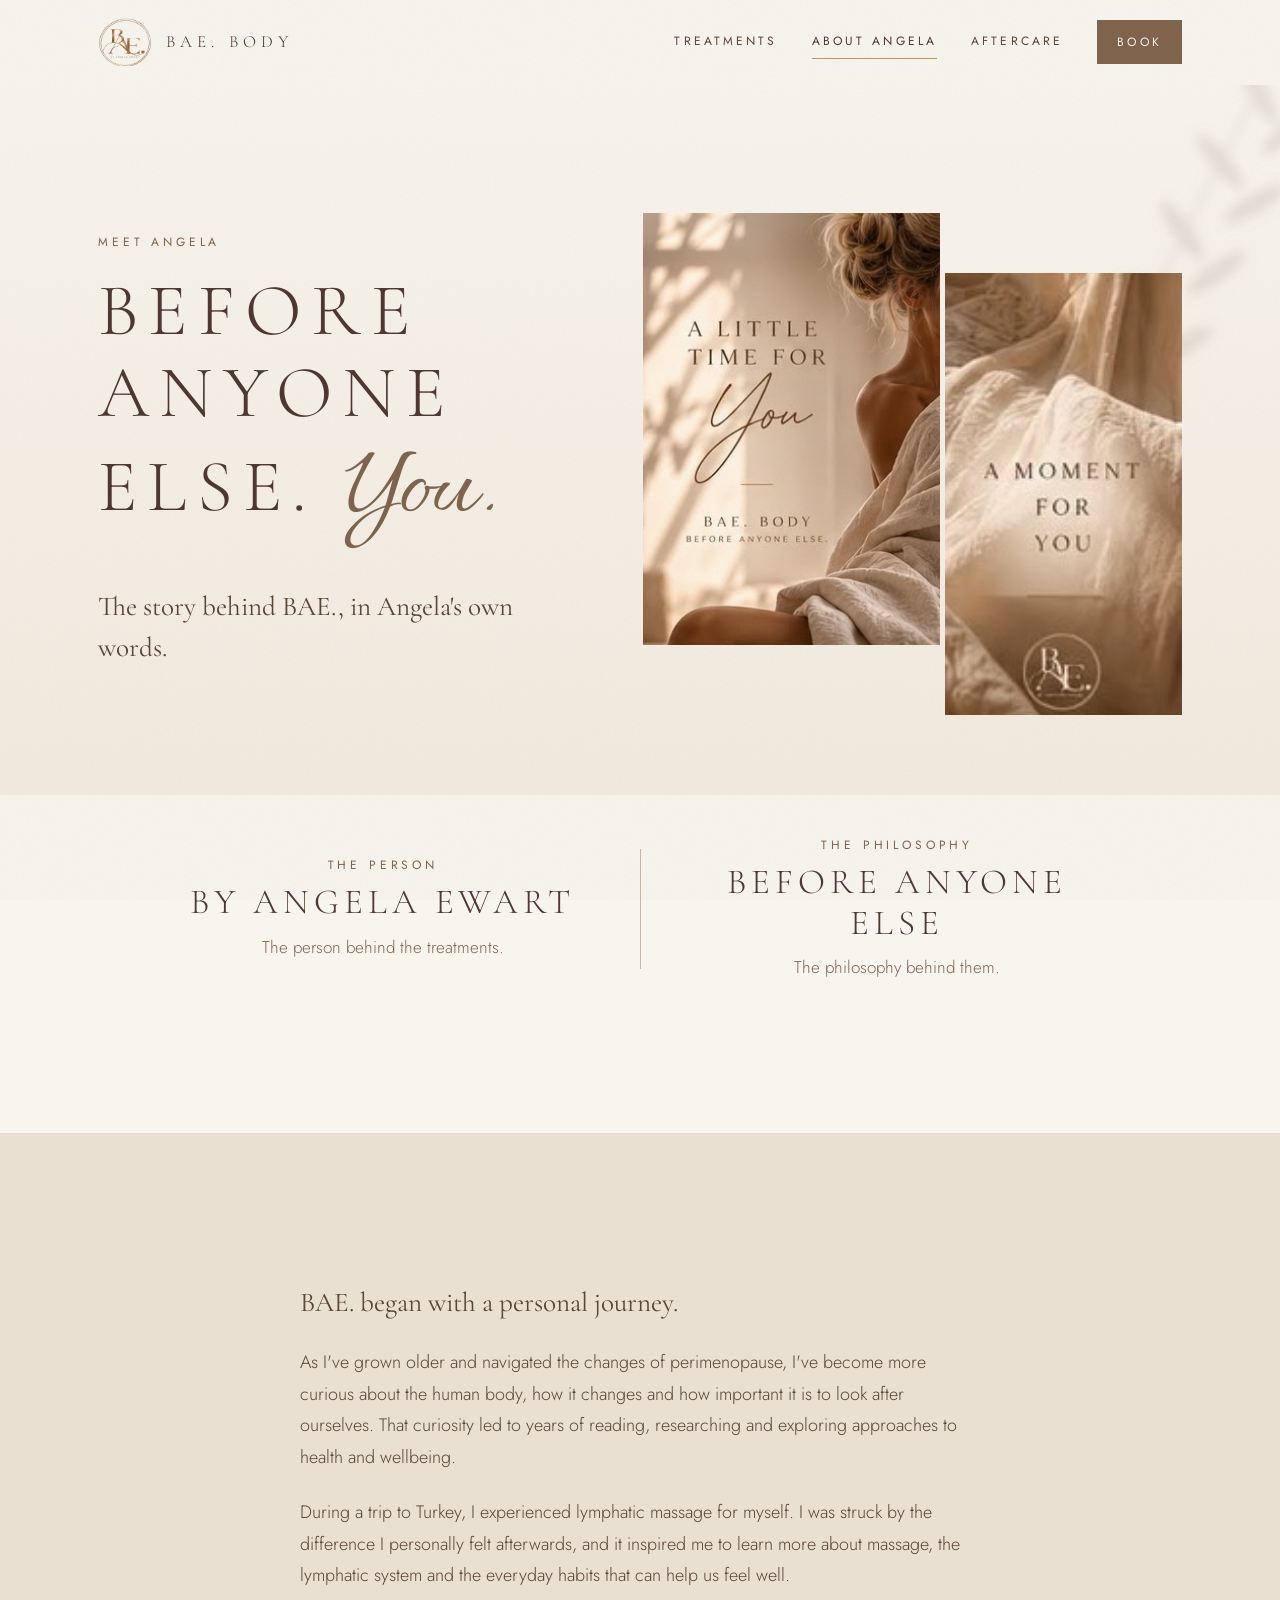
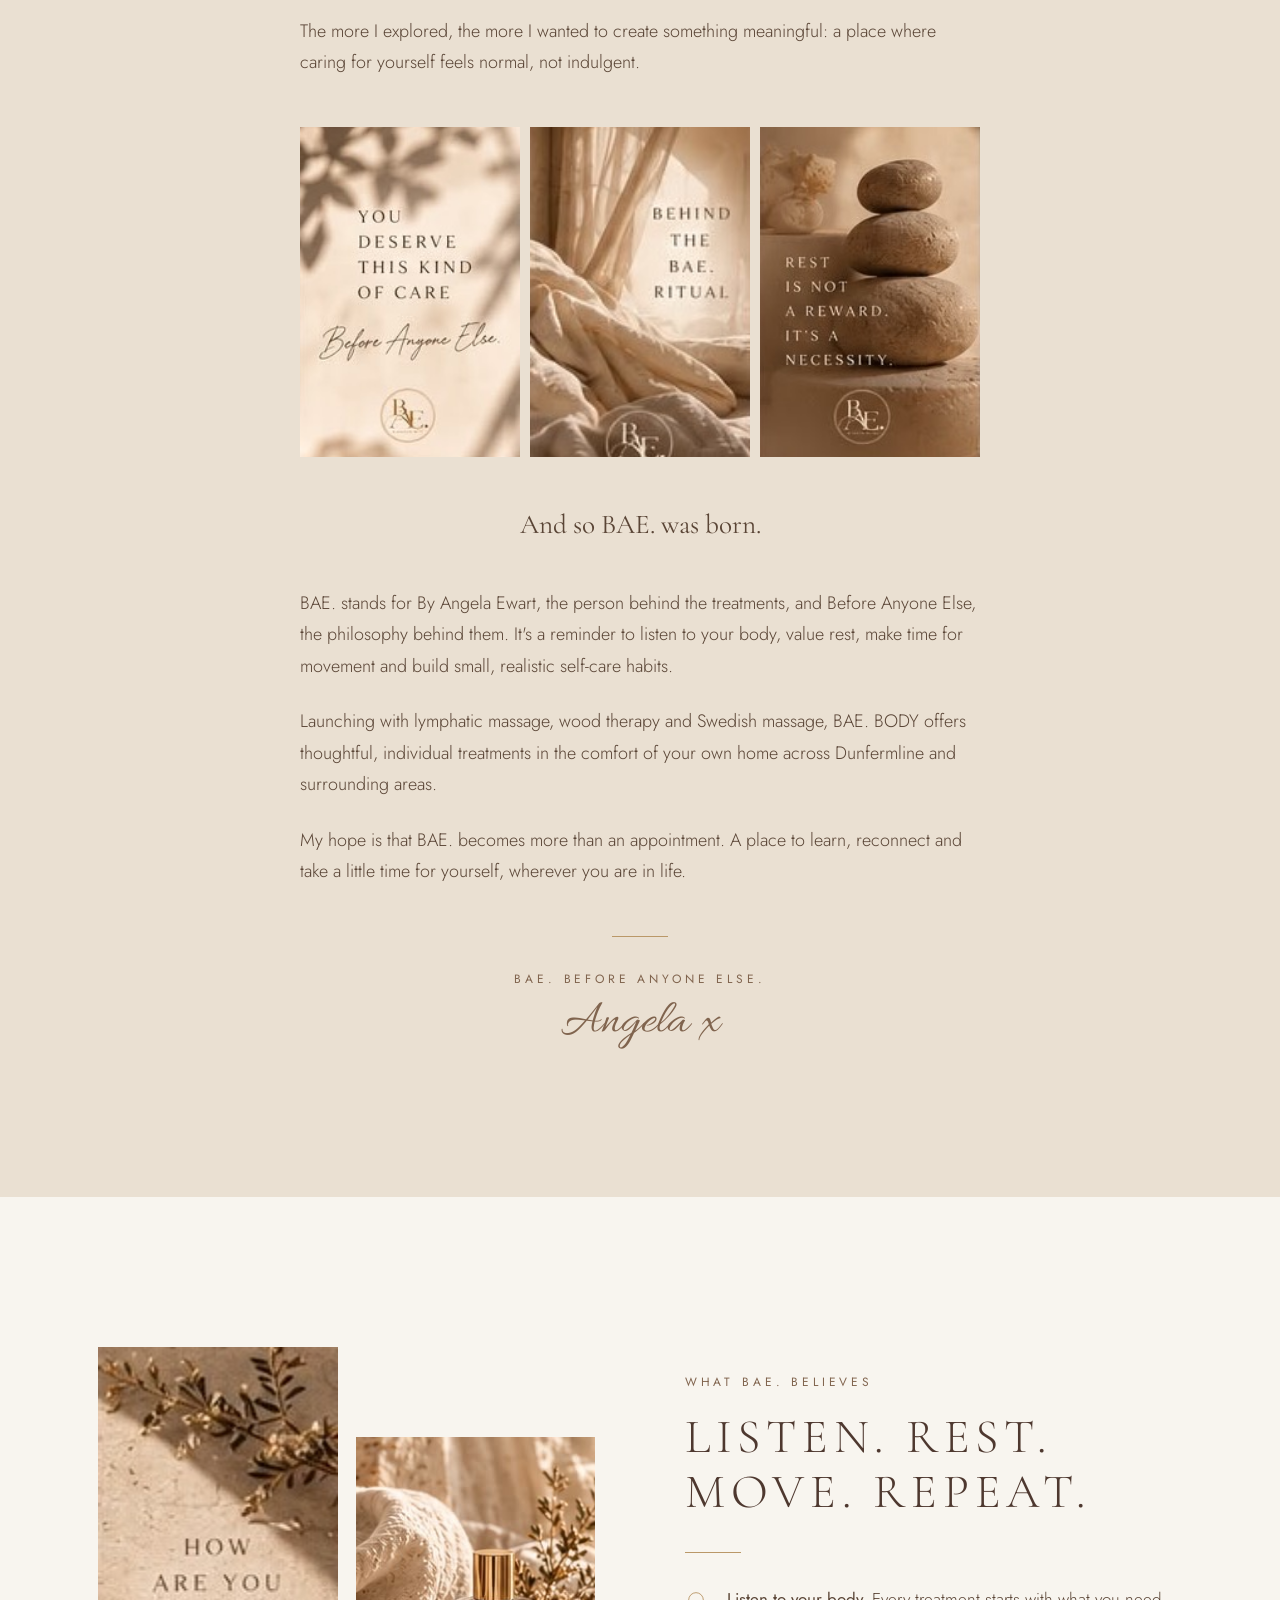
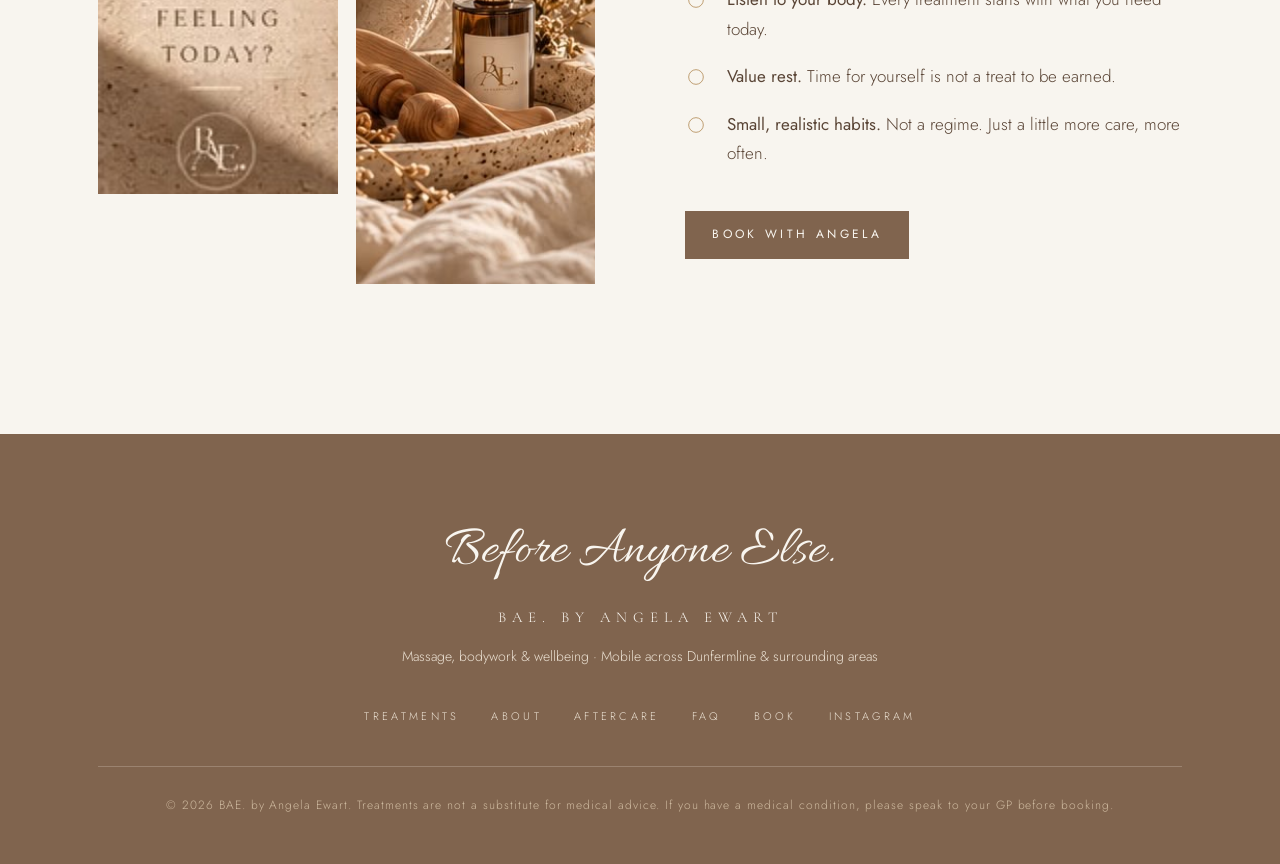
==== about.html @ 6d790719 "BAE. by Angela Ewart: first draft of the BAE. BODY site Four pages (home, treatments, about, book) b" ====
<!doctype html>
<html lang="en-GB">
<head>
  <meta charset="utf-8">
  <meta name="viewport" content="width=device-width, initial-scale=1">
  <!-- Draft: keep out of search results until launch. Remove this line to go live. -->
  <meta name="robots" content="noindex">
  <title>About Angela | BAE. by Angela Ewart</title>
  <meta name="description" content="BAE. stands for By Angela Ewart and Before Anyone Else. The story behind BAE. BODY, mobile massage across Dunfermline.">
  <meta name="theme-color" content="#F8F5EF">
  <link rel="icon" href="assets/img/logo.png">
  <link rel="preconnect" href="https://fonts.googleapis.com">
  <link rel="preconnect" href="https://fonts.gstatic.com" crossorigin>
  <link href="https://fonts.googleapis.com/css2?family=Allura&family=Cormorant+Garamond:wght@300;400;500&family=Jost:wght@300;400&display=swap" rel="stylesheet">
  <link rel="stylesheet" href="css/style.css">
</head>
<body>

<header class="site-header">
  <div class="wrap">
    <a class="brand" href="index.html" aria-label="BAE. by Angela Ewart, home">
      <img src="assets/img/logo.png" alt="">
      <span>BAE. Body</span>
    </a>
    <button class="nav-toggle" aria-label="Menu" aria-expanded="false" aria-controls="nav"><span></span><span></span></button>
    <nav class="nav" id="nav">
      <a href="treatments.html">Treatments</a>
      <a href="about.html" aria-current="page">About Angela</a>
      <a href="treatments.html#aftercare">Aftercare</a>
      <a class="btn" href="contact.html">Book</a>
    </nav>
  </div>
</header>

<main>

  <section class="page-head">
    <div class="leaves" aria-hidden="true"></div>
    <div class="wrap head-split">
      <div class="reveal">
        <span class="eyebrow">Meet Angela</span>
        <h1 class="display">Before anyone else. <span class="script" style="font-size:1.4em">You.</span></h1>
        <p class="lede">The story behind BAE., in Angela's own words.</p>
      </div>
      <div class="head-strip reveal" style="grid-template-columns:1.25fr 1fr">
        <figure class="tile" style="aspect-ratio:293/427"><img src="assets/img/hero-woman.jpg" alt="A woman wrapped in soft linen in warm sunlight. A little time for you."></figure>
        <figure class="tile" style="margin-top:60px"><img src="assets/img/story-moment.jpg" alt="Soft linen in morning light. A moment for you."></figure>
      </div>
    </div>
  </section>

  <section class="pad" style="padding-top:40px">
    <div class="meaning reveal">
      <div>
        <span class="eyebrow" style="margin-bottom:.4rem">The person</span>
        <h3>By Angela Ewart</h3>
        <p class="muted">The person behind the treatments.</p>
      </div>
      <div class="divider" aria-hidden="true"></div>
      <div>
        <span class="eyebrow" style="margin-bottom:.4rem">The philosophy</span>
        <h3>Before Anyone Else</h3>
        <p class="muted">The philosophy behind them.</p>
      </div>
    </div>
  </section>

  <section class="pad tone-linen">
    <div class="wrap">
      <div class="story reveal">
        <p class="lede">BAE. began with a personal journey.</p>
        <p>As I've grown older and navigated the changes of perimenopause, I've become more curious about the human body, how it changes and how important it is to look after ourselves. That curiosity led to years of reading, researching and exploring approaches to health and wellbeing.</p>
        <p>During a trip to Turkey, I experienced lymphatic massage for myself. I was struck by the difference I personally felt afterwards, and it inspired me to learn more about massage, the lymphatic system and the everyday habits that can help us feel well.</p>
        <p>The more I explored, the more I wanted to create something meaningful: a place where caring for yourself feels normal, not indulgent.</p>
        <div class="quotes" style="grid-template-columns:repeat(3,1fr);margin:3rem 0">
          <figure class="tile"><img src="assets/img/quote-care.jpg" alt="You deserve this kind of care. Before Anyone Else."></figure>
          <figure class="tile"><img src="assets/img/story-ritual.jpg" alt="Behind the BAE. ritual."></figure>
          <figure class="tile"><img src="assets/img/quote-rest.jpg" alt="Rest is not a reward. It's a necessity."></figure>
        </div>
        <p class="lede center" style="margin:2.6rem 0">And so BAE. was born.</p>
        <p>BAE. stands for By Angela Ewart, the person behind the treatments, and Before Anyone Else, the philosophy behind them. It's a reminder to listen to your body, value rest, make time for movement and build small, realistic self-care habits.</p>
        <p>Launching with lymphatic massage, wood therapy and Swedish massage, BAE. BODY offers thoughtful, individual treatments in the comfort of your own home across Dunfermline and surrounding areas.</p>
        <p>My hope is that BAE. becomes more than an appointment. A place to learn, reconnect and take a little time for yourself, wherever you are in life.</p>
        <div class="signoff">
          <hr class="rule center">
          <span class="eyebrow" style="margin:0">BAE. Before Anyone Else.</span>
          <span class="script">Angela x</span>
        </div>
      </div>
    </div>
  </section>

  <section class="pad">
    <div class="wrap split">
      <div class="pair reveal">
        <figure class="tile"><img src="assets/img/story-feeling.jpg" alt="An olive branch on natural stone. How are you feeling today?"></figure>
        <figure class="tile"><img src="assets/img/ritual-tray.jpg" alt="Wooden massage tools and a BAE. oil bottle on a speckled stone tray"></figure>
      </div>
      <div class="reveal">
        <span class="eyebrow">What BAE. believes</span>
        <h2 class="title">Listen. Rest. <br>Move. Repeat.</h2>
        <hr class="rule">
        <ul class="points">
          <li>
            <svg viewBox="0 0 24 24" fill="none" stroke="currentColor" stroke-width="1"><circle cx="12" cy="12" r="8"/></svg>
            <span><strong style="font-weight:400">Listen to your body.</strong> Every treatment starts with what you need today.</span>
          </li>
          <li>
            <svg viewBox="0 0 24 24" fill="none" stroke="currentColor" stroke-width="1"><circle cx="12" cy="12" r="8"/></svg>
            <span><strong style="font-weight:400">Value rest.</strong> Time for yourself is not a treat to be earned.</span>
          </li>
          <li>
            <svg viewBox="0 0 24 24" fill="none" stroke="currentColor" stroke-width="1"><circle cx="12" cy="12" r="8"/></svg>
            <span><strong style="font-weight:400">Small, realistic habits.</strong> Not a regime. Just a little more care, more often.</span>
          </li>
        </ul>
        <a class="btn" href="contact.html">Book with Angela</a>
      </div>
    </div>
  </section>

</main>

<footer class="site-footer">
  <div class="wrap">
    <span class="script">Before Anyone Else.</span>
    <p class="name">BAE. by Angela Ewart</p>
    <p>Massage, bodywork &amp; wellbeing · Mobile across Dunfermline &amp; surrounding areas</p>
    <nav class="footer-nav">
      <a href="treatments.html">Treatments</a>
      <a href="about.html">About</a>
      <a href="treatments.html#aftercare">Aftercare</a>
      <a href="treatments.html#faq">FAQ</a>
      <a href="contact.html">Book</a>
      <a href="#" aria-label="Instagram (handle to confirm)">Instagram</a>
    </nav>
    <p class="fine">© <span data-year>2026</span> BAE. by Angela Ewart. Treatments are not a substitute for medical advice. If you have a medical condition, please speak to your GP before booking.</p>
  </div>
</footer>

<script src="js/site.js"></script>
</body>
</html>
---- css/style.css ----
/* BAE. by Angela Ewart — site styles
   Palette and type follow the Brand Bible (Oct 2026), section 03. */

:root {
  --ivory: #F8F5EF;
  --linen: #EAE0D2;
  --oat: #CDB99F;
  --coffee: #80644E;
  --gold: #BA9868;
  /* Deeper coffee for headings and small text, so it reads at AA without harsh black. */
  --espresso: #4E382F;
  --ink: #5A4536;

  --display: "Cormorant Garamond", "Cormorant", Georgia, serif;
  --text: "Jost", "Helvetica Neue", Arial, sans-serif;
  --script: "Allura", "Snell Roundhand", cursive;

  --wrap: 1180px;
  --gutter: clamp(20px, 5vw, 48px);
  --ease: cubic-bezier(.22, .61, .36, 1);
}

*, *::before, *::after { box-sizing: border-box; }

html { scroll-behavior: smooth; }

body {
  margin: 0;
  background: var(--ivory);
  color: var(--ink);
  font-family: var(--text);
  font-weight: 300;
  font-size: 17px;
  line-height: 1.75;
  -webkit-font-smoothing: antialiased;
  overflow-x: hidden;
}

/* Paper grain over everything: the "textured ivory muslin" of the brand. */
body::before {
  content: "";
  position: fixed;
  inset: 0;
  pointer-events: none;
  z-index: 100;
  opacity: .32;
  mix-blend-mode: multiply;
  background-image: url("data:image/svg+xml,%3Csvg xmlns='http://www.w3.org/2000/svg' width='220' height='220'%3E%3Cfilter id='n'%3E%3CfeTurbulence type='fractalNoise' baseFrequency='.85' numOctaves='3' stitchTiles='stitch'/%3E%3CfeColorMatrix values='0 0 0 0 .45 0 0 0 0 .37 0 0 0 0 .29 0 0 0 .22 0'/%3E%3C/filter%3E%3Crect width='100%25' height='100%25' filter='url(%23n)'/%3E%3C/svg%3E");
}

img { max-width: 100%; display: block; }

a { color: inherit; }

::selection { background: var(--oat); color: var(--espresso); }

.wrap {
  width: 100%;
  max-width: var(--wrap);
  margin: 0 auto;
  padding: 0 var(--gutter);
}

/* ---------- Type ---------- */

h1, h2, h3 {
  font-family: var(--display);
  font-weight: 300;
  color: var(--espresso);
  line-height: 1.15;
  margin: 0 0 .5em;
}

.eyebrow {
  display: block;
  font-family: var(--text);
  font-size: 12px;
  font-weight: 400;
  letter-spacing: .32em;
  text-transform: uppercase;
  color: var(--coffee);
  margin-bottom: 1.4em;
}

.caps {
  text-transform: uppercase;
  letter-spacing: .2em;
}

.display {
  font-size: clamp(2.3rem, 6vw, 4.6rem);
  text-transform: uppercase;
  letter-spacing: .14em;
  line-height: 1.12;
}

.title {
  font-size: clamp(1.9rem, 4vw, 3rem);
  text-transform: uppercase;
  letter-spacing: .12em;
}

.script {
  font-family: var(--script);
  font-weight: 400;
  text-transform: none;
  letter-spacing: 0;
  color: var(--coffee);
}

.lede {
  font-family: var(--display);
  font-size: clamp(1.3rem, 2.4vw, 1.7rem);
  font-weight: 400;
  line-height: 1.5;
  color: var(--ink);
}

.rule {
  width: 56px;
  height: 1px;
  background: var(--gold);
  border: 0;
  margin: 2rem 0;
}
.center .rule, .rule.center { margin-left: auto; margin-right: auto; }

.center { text-align: center; }

.muted { color: var(--coffee); }

.small { font-size: 14px; line-height: 1.65; }

/* A value Angela still has to confirm (price, duration, contact). */
.tbc {
  display: inline-block;
  padding: 0 .55em;
  border: 1px dashed var(--gold);
  border-radius: 3px;
  color: var(--coffee);
  font-size: .9em;
  white-space: nowrap;
}

/* ---------- Buttons ---------- */

.btn {
  display: inline-flex;
  align-items: center;
  justify-content: center;
  gap: .6em;
  padding: 1.05em 2.2em;
  border: 1px solid var(--coffee);
  background: var(--coffee);
  color: var(--ivory);
  font-family: var(--text);
  font-size: 12px;
  font-weight: 400;
  letter-spacing: .28em;
  text-transform: uppercase;
  text-decoration: none;
  cursor: pointer;
  transition: background .4s var(--ease), color .4s var(--ease), border-color .4s var(--ease);
}
.btn:hover { background: var(--espresso); border-color: var(--espresso); }
.btn.ghost { background: transparent; color: var(--espresso); }
.btn.ghost:hover { background: var(--espresso); color: var(--ivory); }

.link {
  font-size: 12px;
  font-weight: 400;
  letter-spacing: .28em;
  text-transform: uppercase;
  text-decoration: none;
  color: var(--espresso);
  border-bottom: 1px solid var(--gold);
  padding-bottom: .35em;
  transition: color .3s, border-color .3s;
}
.link:hover { color: var(--gold); }

:focus-visible { outline: 1px solid var(--gold); outline-offset: 4px; }

/* ---------- Header ---------- */

.site-header {
  position: sticky;
  top: 0;
  z-index: 50;
  background: rgba(248, 245, 239, .86);
  -webkit-backdrop-filter: blur(10px);
  backdrop-filter: blur(10px);
  border-bottom: 1px solid transparent;
  transition: border-color .4s var(--ease);
}
.site-header.scrolled { border-bottom-color: rgba(186, 152, 104, .35); }

.site-header .wrap {
  display: flex;
  align-items: center;
  justify-content: space-between;
  height: 84px;
}

.brand {
  display: flex;
  align-items: center;
  gap: 14px;
  text-decoration: none;
}
.brand img {
  width: 54px;
  height: auto;
}
.brand span {
  font-family: var(--display);
  font-size: 17px;
  letter-spacing: .3em;
  text-transform: uppercase;
  color: var(--espresso);
}

.nav { display: flex; align-items: center; gap: 34px; }
.nav a {
  font-size: 12px;
  font-weight: 400;
  letter-spacing: .26em;
  text-transform: uppercase;
  text-decoration: none;
  color: var(--ink);
  padding: 6px 0;
  border-bottom: 1px solid transparent;
  transition: border-color .3s, color .3s;
}
.nav a:hover, .nav a[aria-current="page"] { border-bottom-color: var(--gold); color: var(--espresso); }
.nav .btn { padding: .9em 1.6em; color: var(--ivory); border-bottom: 1px solid var(--coffee); }
.nav .btn:hover { color: var(--ivory); }

.nav-toggle {
  display: none;
  width: 44px;
  height: 44px;
  border: 0;
  background: none;
  padding: 0;
  cursor: pointer;
  color: var(--espresso);
}
.nav-toggle span {
  display: block;
  width: 26px;
  height: 1px;
  background: currentColor;
  margin: 7px auto;
  transition: transform .4s var(--ease), opacity .3s;
}
.nav-open .nav-toggle span:first-child { transform: translateY(4px) rotate(45deg); }
.nav-open .nav-toggle span:last-child { transform: translateY(-4px) rotate(-45deg); }

@media (max-width: 860px) {
  .site-header .wrap { height: 72px; }
  .brand img { width: 46px; }
  .brand span { font-size: 15px; }
  .nav-toggle { display: block; }
  .nav {
    position: fixed;
    inset: 72px 0 auto 0;
    flex-direction: column;
    gap: 6px;
    padding: 28px var(--gutter) 40px;
    background: var(--ivory);
    border-bottom: 1px solid rgba(186, 152, 104, .35);
    transform: translateY(-12px);
    opacity: 0;
    visibility: hidden;
    transition: opacity .35s var(--ease), transform .35s var(--ease), visibility .35s;
  }
  .nav-open .nav { opacity: 1; transform: none; visibility: visible; }
  .nav a { font-size: 13px; padding: 12px 0; }
  .nav .btn { margin-top: 14px; width: 100%; }
}

/* ---------- Sections ---------- */

section { position: relative; }

.pad { padding: clamp(80px, 12vw, 150px) 0; }

.tone-linen { background: var(--linen); }
.tone-coffee { background: var(--coffee); color: var(--ivory); }
.tone-coffee h2, .tone-coffee h3 { color: var(--ivory); }
.tone-coffee .eyebrow, .tone-coffee .script { color: var(--linen); }
.tone-coffee .rule { background: var(--oat); }

.leaves {
  position: absolute;
  pointer-events: none;
  background: url("../assets/img/leaf-shadow.svg") no-repeat center / contain;
  opacity: .11;
  mix-blend-mode: multiply;
  transform-origin: top right;
  animation: sway 14s ease-in-out infinite alternate;
}
@keyframes sway {
  from { transform: rotate(-1.5deg) translateX(0); }
  to { transform: rotate(1.5deg) translateX(-8px); }
}

/* ---------- Hero ---------- */

.hero {
  min-height: calc(100svh - 84px);
  display: flex;
  align-items: center;
  padding: 60px 0 90px;
  overflow: hidden;
  background:
    radial-gradient(ellipse 70% 60% at 80% 20%, rgba(255, 252, 245, .9), transparent 70%),
    linear-gradient(160deg, var(--ivory) 0%, #F1EADF 60%, var(--linen) 100%);
}
.hero .leaves { top: -40px; right: -60px; width: min(620px, 70vw); height: 860px; }

.hero-grid {
  display: grid;
  grid-template-columns: 1.1fr .9fr;
  align-items: center;
  gap: clamp(40px, 6vw, 90px);
}

.hero h1 .script {
  display: block;
  font-size: 1.9em;
  line-height: .8;
  margin: .1em 0 .15em -.04em;
}

.hero .lede { max-width: 30ch; margin: 0 0 2.4rem; }

.hero-actions { display: flex; flex-wrap: wrap; gap: 18px 28px; align-items: center; }

.hero-mark {
  position: relative;
  justify-self: center;
  width: min(420px, 100%);
  aspect-ratio: 1;
  display: grid;
  place-items: center;
}
.hero-mark img {
  width: 62%;
}
.hero-mark .ring {
  position: absolute;
  inset: 0;
  width: 100%;
  height: 100%;
  color: var(--gold);
  animation: turn 90s linear infinite;
}
@keyframes turn { to { transform: rotate(360deg); } }

@media (max-width: 860px) {
  .hero { min-height: auto; padding: 40px 0 100px; }
  .hero-grid { grid-template-columns: 1fr; }
  .hero-mark { order: -1; width: min(300px, 78%); margin-bottom: 8px; }
  .display { letter-spacing: .1em; }
  .hero .lede { max-width: none; }
}

/* ---------- Split (image + text) ---------- */

.split {
  display: grid;
  grid-template-columns: 1fr 1fr;
  align-items: center;
  gap: clamp(40px, 7vw, 110px);
}
.split.flip > :first-child { order: 2; }

.frame {
  position: relative;
  aspect-ratio: 4 / 5;
  overflow: hidden;
  background: var(--oat);
}
.frame img {
  width: 100%;
  height: 100%;
  object-fit: cover;
  filter: saturate(.92) contrast(.97);
}
/* Hairline inset border, like the aftercare cards. */
.frame::after {
  content: "";
  position: absolute;
  inset: 14px;
  border: 1px solid rgba(248, 245, 239, .55);
  pointer-events: none;
}

@media (max-width: 860px) {
  .split { grid-template-columns: 1fr; }
  .split.flip > :first-child { order: 0; }
  .frame { max-width: 460px; }
}

/* ---------- Treatments ---------- */

.cards {
  display: grid;
  grid-template-columns: repeat(3, 1fr);
  gap: 28px;
  margin-top: 60px;
}

.card {
  position: relative;
  display: flex;
  flex-direction: column;
  padding: 48px 36px 40px;
  background: var(--ivory);
  border: 1px solid rgba(186, 152, 104, .4);
  text-decoration: none;
  transition: transform .6s var(--ease), box-shadow .6s var(--ease);
}
.card:hover {
  transform: translateY(-4px);
  box-shadow: 0 24px 50px -30px rgba(78, 56, 47, .45);
}
.card .num {
  font-family: var(--display);
  font-size: 15px;
  letter-spacing: .3em;
  color: var(--gold);
}
.card h3 {
  font-size: 1.85rem;
  text-transform: uppercase;
  letter-spacing: .12em;
  margin: 1.1rem 0 .3rem;
}
.card .words {
  font-size: 11px;
  letter-spacing: .3em;
  text-transform: uppercase;
  color: var(--coffee);
  margin-bottom: 1.4rem;
}
.card p { margin: 0 0 2rem; }
.card .link { margin-top: auto; align-self: flex-start; }

@media (max-width: 960px) {
  .cards { grid-template-columns: 1fr; max-width: 560px; margin-left: auto; margin-right: auto; }
}

/* ---------- Mobile service ---------- */

.points {
  list-style: none;
  padding: 0;
  margin: 2rem 0 2.6rem;
  display: grid;
  gap: 1.1rem;
}
.points li {
  display: grid;
  grid-template-columns: 26px 1fr;
  gap: 16px;
  align-items: start;
}
.points svg { width: 22px; height: 22px; margin-top: 4px; color: var(--gold); }

/* ---------- Quote band ---------- */

.quote {
  text-align: center;
  overflow: hidden;
}
.quote blockquote {
  margin: 0 auto;
  max-width: 18ch;
  font-family: var(--display);
  font-weight: 300;
  font-size: clamp(2rem, 5vw, 3.6rem);
  line-height: 1.25;
  text-transform: uppercase;
  letter-spacing: .14em;
  color: var(--espresso);
}
.quote .script { display: block; font-size: clamp(2rem, 4vw, 3rem); margin-top: 1.6rem; }
.quote .leaves { top: -120px; left: -80px; width: 480px; height: 700px; transform-origin: top left; }

/* ---------- Treatment detail page ---------- */

.page-head {
  padding: clamp(70px, 10vw, 130px) 0 clamp(50px, 7vw, 80px);
  overflow: hidden;
  background: linear-gradient(180deg, var(--ivory), #F2EBE0);
}
.page-head .leaves { top: -60px; right: -40px; width: 460px; height: 640px; }
.page-head .lede { max-width: 38ch; }
.page-head.center .lede { margin-left: auto; margin-right: auto; }

.jump {
  display: flex;
  flex-wrap: wrap;
  gap: 14px 34px;
  margin-top: 2.4rem;
}

.treatment {
  display: grid;
  grid-template-columns: 300px 1fr;
  gap: clamp(30px, 6vw, 90px);
  padding: clamp(60px, 8vw, 100px) 0;
  border-top: 1px solid rgba(186, 152, 104, .35);
  scroll-margin-top: 100px;
}
.treatment:first-of-type { border-top: 0; }
.treatment h2 { font-size: clamp(2rem, 4vw, 2.8rem); text-transform: uppercase; letter-spacing: .12em; }

.facts {
  list-style: none;
  padding: 0;
  margin: 1.6rem 0 0;
  font-size: 14px;
}
.facts li {
  display: flex;
  justify-content: space-between;
  gap: 12px;
  padding: .85rem 0;
  border-bottom: 1px solid rgba(186, 152, 104, .3);
}
.facts li span:first-child { letter-spacing: .22em; text-transform: uppercase; font-size: 11px; color: var(--coffee); padding-top: 3px; }

.treatment h3 {
  font-family: var(--text);
  font-size: 12px;
  font-weight: 400;
  letter-spacing: .3em;
  text-transform: uppercase;
  color: var(--coffee);
  margin: 2.2rem 0 .8rem;
}
.treatment p { margin: 0 0 1rem; max-width: 62ch; }

.note {
  margin-top: 2rem;
  padding: 1.3rem 1.5rem;
  background: rgba(234, 224, 210, .6);
  border-left: 1px solid var(--gold);
  font-size: 15px;
  max-width: 62ch;
}

@media (max-width: 860px) {
  .treatment { grid-template-columns: 1fr; gap: 10px; }
}

/* Aftercare cards — modelled on the moodboard's aftercare sheets. */
.aftercare {
  display: grid;
  grid-template-columns: repeat(3, 1fr);
  gap: 24px;
  margin-top: 56px;
}
.aftercare article {
  padding: 44px 32px 36px;
  background: var(--ivory);
  border: 1px solid rgba(186, 152, 104, .4);
  outline: 1px solid rgba(186, 152, 104, .25);
  outline-offset: -10px;
}
.aftercare h3 {
  font-size: 1.35rem;
  text-transform: uppercase;
  letter-spacing: .16em;
  text-align: center;
  line-height: 1.5;
  margin-bottom: 1.6rem;
}
.aftercare ul { list-style: none; margin: 0; padding: 0; font-size: 15px; }
.aftercare li {
  position: relative;
  padding: .7rem 0 .7rem 1.6rem;
  border-bottom: 1px solid rgba(186, 152, 104, .22);
}
.aftercare li::before {
  content: "";
  position: absolute;
  left: 2px;
  top: 1.32rem;
  width: 6px;
  height: 6px;
  border: 1px solid var(--gold);
  border-radius: 50%;
}
.aftercare .foot {
  margin-top: 1.6rem;
  text-align: center;
  font-size: 11px;
  letter-spacing: .32em;
  text-transform: uppercase;
  color: var(--coffee);
}
@media (max-width: 960px) {
  .aftercare { grid-template-columns: 1fr; max-width: 520px; margin-left: auto; margin-right: auto; }
}

/* ---------- FAQ ---------- */

.faq { max-width: 780px; margin: 50px auto 0; }
.faq details {
  border-top: 1px solid rgba(186, 152, 104, .4);
}
.faq details:last-child { border-bottom: 1px solid rgba(186, 152, 104, .4); }
.faq summary {
  list-style: none;
  display: flex;
  justify-content: space-between;
  align-items: center;
  gap: 20px;
  padding: 1.5rem 0;
  font-family: var(--display);
  font-size: 1.35rem;
  color: var(--espresso);
  cursor: pointer;
}
.faq summary::-webkit-details-marker { display: none; }
.faq summary::after {
  content: "";
  flex: none;
  width: 11px;
  height: 11px;
  border-right: 1px solid var(--gold);
  border-bottom: 1px solid var(--gold);
  transform: rotate(45deg) translateY(-3px);
  transition: transform .4s var(--ease);
}
.faq details[open] summary::after { transform: rotate(-135deg) translateY(-3px); }
.faq details p { margin: 0 0 1.6rem; max-width: 64ch; }

/* ---------- About ---------- */

.story {
  max-width: 680px;
  margin: 0 auto;
  font-size: 18px;
}
.story p { margin: 0 0 1.5rem; }
.story .signoff {
  margin-top: 3rem;
  text-align: center;
}
.story .signoff .script { font-size: 3rem; line-height: 1; display: block; margin-top: .6rem; }

.meaning {
  display: grid;
  grid-template-columns: 1fr auto 1fr;
  align-items: center;
  gap: clamp(20px, 5vw, 70px);
  max-width: 900px;
  margin: 0 auto;
  text-align: center;
}
.meaning .divider { width: 1px; height: 120px; background: var(--oat); }
.meaning h3 { font-size: clamp(1.6rem, 3vw, 2.2rem); text-transform: uppercase; letter-spacing: .14em; margin: .4rem 0 .6rem; }
.meaning p { margin: 0; }
@media (max-width: 700px) {
  .meaning { grid-template-columns: 1fr; }
  .meaning .divider { width: 56px; height: 1px; margin: 0 auto; }
}

/* ---------- Contact ---------- */

.contact-grid {
  display: grid;
  grid-template-columns: .9fr 1.1fr;
  gap: clamp(40px, 7vw, 100px);
  align-items: start;
}
@media (max-width: 860px) { .contact-grid { grid-template-columns: 1fr; } }

.ways { list-style: none; padding: 0; margin: 2rem 0; }
.ways li { padding: 1.2rem 0; border-bottom: 1px solid rgba(186, 152, 104, .35); }
.ways li:first-child { border-top: 1px solid rgba(186, 152, 104, .35); }
.ways .label { display: block; font-size: 11px; letter-spacing: .3em; text-transform: uppercase; color: var(--coffee); }
.ways a, .ways .value { font-family: var(--display); font-size: 1.45rem; color: var(--espresso); text-decoration: none; }
.ways a:hover { color: var(--gold); }

form.enquiry {
  padding: clamp(32px, 5vw, 56px);
  background: var(--ivory);
  border: 1px solid rgba(186, 152, 104, .4);
}
.field { margin-bottom: 1.5rem; }
.field label {
  display: block;
  font-size: 11px;
  font-weight: 400;
  letter-spacing: .28em;
  text-transform: uppercase;
  color: var(--coffee);
  margin-bottom: .5rem;
}
.field input, .field select, .field textarea {
  width: 100%;
  padding: .85rem 0;
  border: 0;
  border-bottom: 1px solid var(--oat);
  border-radius: 0;
  background: transparent;
  font-family: var(--text);
  font-weight: 300;
  font-size: 17px;
  color: var(--espresso);
  -webkit-appearance: none;
  appearance: none;
  transition: border-color .3s;
}
.field select {
  background: url("data:image/svg+xml,%3Csvg xmlns='http://www.w3.org/2000/svg' width='12' height='8'%3E%3Cpath d='M1 1l5 5 5-5' fill='none' stroke='%23BA9868'/%3E%3C/svg%3E") no-repeat right 4px center;
  padding-right: 24px;
}
.field textarea { min-height: 120px; resize: vertical; }
.field input:focus, .field select:focus, .field textarea:focus { outline: 0; border-bottom-color: var(--gold); }
.two { display: grid; grid-template-columns: 1fr 1fr; gap: 0 28px; }
@media (max-width: 560px) { .two { grid-template-columns: 1fr; } }
.privacy { font-size: 13px; line-height: 1.6; color: var(--coffee); margin: 0 0 1.8rem; }
.form-done { display: none; text-align: center; padding: 2rem 0; }
.form-done .script { font-size: 3rem; display: block; }
form.sent .fields { display: none; }
form.sent .form-done { display: block; }

/* ---------- Footer ---------- */

.site-footer {
  background: var(--coffee);
  color: var(--linen);
  padding: 90px 0 36px;
  text-align: center;
  font-size: 14px;
}
.site-footer .script { color: var(--ivory); font-size: clamp(2.4rem, 5vw, 3.4rem); line-height: 1; display: block; }
.site-footer .name {
  font-family: var(--display);
  font-size: 15px;
  letter-spacing: .4em;
  text-transform: uppercase;
  color: var(--ivory);
  margin: 1.6rem 0 .4rem;
}
.footer-nav { display: flex; flex-wrap: wrap; justify-content: center; gap: 10px 32px; margin: 2.4rem 0; }
.footer-nav a { font-size: 11px; letter-spacing: .3em; text-transform: uppercase; text-decoration: none; color: var(--linen); }
.footer-nav a:hover { color: var(--ivory); }
.site-footer .fine {
  border-top: 1px solid rgba(234, 224, 210, .25);
  padding-top: 28px;
  margin-top: 40px;
  font-size: 12px;
  letter-spacing: .08em;
  color: var(--oat);
}
.site-footer .tbc { border-color: var(--oat); color: var(--linen); }

/* ---------- Reveal on scroll ---------- */

.js .reveal {
  opacity: 0;
  transform: translateY(18px);
  transition: opacity 1.1s var(--ease), transform 1.1s var(--ease);
}
.js .reveal.in { opacity: 1; transform: none; }

@media (prefers-reduced-motion: reduce) {
  html { scroll-behavior: auto; }
  .leaves, .hero-mark .ring { animation: none; }
  .js .reveal { opacity: 1; transform: none; transition: none; }
}

/* =========================================================
   Photography-led layout (moodboard tiles)
   ========================================================= */

/* ---------- Photo hero: the moodboard's top row ---------- */

.photo-hero {
  display: grid;
  grid-template-columns: 1.05fr 2.3fr;
  gap: 5px;
  background: var(--ivory);
}
.hero-panel {
  display: flex;
  flex-direction: column;
  align-items: center;
  justify-content: center;
  text-align: center;
  padding: 40px clamp(20px, 3vw, 48px);
}
.hero-panel .mark { width: min(250px, 72%); }
.hero-panel .name {
  font-family: var(--display);
  font-size: clamp(1.5rem, 2.2vw, 2.1rem);
  letter-spacing: .34em;
  text-transform: uppercase;
  color: var(--coffee);
  margin: 1.4rem 0 .2rem;
  padding-top: 1.1rem;
  border-top: 1px solid var(--gold);
  width: 86%;
}
.hero-panel .tag { font-size: 11px; letter-spacing: .4em; text-transform: uppercase; color: var(--coffee); margin: 0 0 1.4rem; }
.hero-panel .words { font-size: 10px; letter-spacing: .34em; text-transform: uppercase; color: var(--coffee); margin: 0 0 1.8rem; }
.hero-panel .words span { color: var(--gold); padding: 0 .6em; }
.hero-panel .hero-actions { justify-content: center; }

.hero-photos {
  display: grid;
  grid-template-columns: .685fr .912fr .698fr;
  gap: 5px;
}
.hero-photos figure, .tile { margin: 0; overflow: hidden; background: var(--oat); position: relative; }
.hero-photos img, .tile img { width: 100%; height: 100%; object-fit: cover; }
.hero-photos figure:nth-child(1) { aspect-ratio: 293 / 427; }
.hero-photos figure:nth-child(2) { aspect-ratio: 391 / 427; }
.hero-photos figure:nth-child(3) { aspect-ratio: 300 / 430; }

@media (max-width: 960px) {
  .photo-hero { grid-template-columns: 1fr; }
  .hero-panel { padding: 48px var(--gutter) 40px; }
  .hero-photos {
    display: flex;
    overflow-x: auto;
    scroll-snap-type: x mandatory;
    scrollbar-width: none;
  }
  .hero-photos::-webkit-scrollbar { display: none; }
  .hero-photos figure { flex: none; height: min(440px, 62vh); scroll-snap-align: start; }
}

/* Slow zoom on hover for any tile, like a reel cover coming alive. */
.tile img, .hero-photos img { transition: transform 1.6s var(--ease); }
.tile:hover img, .hero-photos figure:hover img { transform: scale(1.035); }

/* ---------- Frosted plate ----------
   Sits over the printed words on a moodboard tile and carries our own.
   Used where the tile's words are claims the Brand Bible rules out
   (detox, depuff, sculpt, tone, real results). */
.plate {
  position: absolute;
  left: 8%;
  right: 8%;
  top: 41%;
  height: 39%;
  display: flex;
  flex-direction: column;
  align-items: center;
  justify-content: center;
  gap: .5rem;
  padding: 12px;
  text-align: center;
  color: var(--ivory);
  background: rgba(110, 84, 64, .5);
  -webkit-backdrop-filter: blur(10px) saturate(.9);
  backdrop-filter: blur(10px) saturate(.9);
  border: 1px solid rgba(248, 245, 239, .35);
}
@supports not ((backdrop-filter: blur(1px)) or (-webkit-backdrop-filter: blur(1px))) {
  .plate { background: rgba(110, 84, 64, .94); }
}
.plate strong {
  font-family: var(--display);
  font-weight: 400;
  font-size: clamp(1.05rem, 1.7vw, 1.4rem);
  letter-spacing: .2em;
  line-height: 1.3;
  text-transform: uppercase;
}
.plate span { font-size: 10px; letter-spacing: .32em; text-transform: uppercase; opacity: .9; }
.plate .script { font-size: 2.6rem; text-transform: none; letter-spacing: 0; opacity: 1; color: var(--ivory); line-height: 1; }

/* ---------- Treatment cards with reel-cover photos ---------- */

.tcards {
  display: grid;
  grid-template-columns: repeat(3, 1fr);
  gap: clamp(18px, 3vw, 36px);
  max-width: 1000px;
  margin: 60px auto 0;
}
.tcard { text-decoration: none; display: flex; flex-direction: column; }
.tcard .tile { aspect-ratio: 131 / 244; }
.tcard .body { padding: 26px 4px 0; }
.tcard p { margin: 0 0 1.4rem; font-size: 16px; }
@media (max-width: 860px) {
  .tcards { grid-template-columns: 1fr; max-width: 360px; gap: 56px; }
}

/* ---------- Staggered pair of photos ---------- */

.pair {
  display: grid;
  grid-template-columns: 1fr 1fr;
  gap: 18px;
  align-items: start;
}
.pair .tile { aspect-ratio: 131 / 244; }
.pair .tile:nth-child(2) { margin-top: 90px; }
@media (max-width: 860px) {
  .pair { max-width: 460px; }
  .pair .tile:nth-child(2) { margin-top: 50px; }
}

/* ---------- Quote posts ---------- */

.quotes {
  display: grid;
  grid-template-columns: repeat(3, 1fr);
  gap: 10px;
  max-width: 1000px;
  margin: 56px auto 0;
}
.quotes .tile { aspect-ratio: 177 / 266; }
@media (max-width: 700px) {
  .quotes { grid-template-columns: none; grid-auto-flow: column; grid-auto-columns: 72%; overflow-x: auto; scroll-snap-type: x mandatory; padding: 0 var(--gutter); margin-left: calc(var(--gutter) * -1); margin-right: calc(var(--gutter) * -1); scrollbar-width: none; }
  .quotes .tile { scroll-snap-align: center; }
}

/* ---------- Instagram strip ---------- */

.gram {
  display: grid;
  grid-auto-flow: column;
  grid-auto-columns: minmax(170px, 1fr);
  gap: 5px;
  margin-top: 50px;
  overflow-x: auto;
  scroll-snap-type: x mandatory;
  scrollbar-width: none;
}
.gram::-webkit-scrollbar { display: none; }
.gram .tile { aspect-ratio: 131 / 244; scroll-snap-align: start; }
@media (max-width: 700px) { .gram { grid-auto-columns: 46%; } }

/* ---------- Photo-backed band ---------- */

.photo-band { position: relative; overflow: hidden; isolation: isolate; }
.photo-band > img {
  position: absolute;
  inset: -20px;
  width: calc(100% + 40px);
  height: calc(100% + 40px);
  object-fit: cover;
  filter: blur(3px);
  z-index: -2;
}
.photo-band::before {
  content: "";
  position: absolute;
  inset: 0;
  background: linear-gradient(180deg, rgba(110, 84, 64, .78), rgba(78, 56, 47, .86));
  z-index: -1;
}

/* ---------- Page heads with a photo strip ---------- */

.head-split {
  display: grid;
  grid-template-columns: 1fr 1.15fr;
  gap: clamp(36px, 6vw, 90px);
  align-items: center;
}
.head-strip { display: grid; grid-template-columns: repeat(3, 1fr); gap: 5px; }
.head-strip .tile { aspect-ratio: 131 / 244; }
.head-strip .tile:nth-child(2) { margin-top: 40px; }
@media (max-width: 860px) {
  .head-split { grid-template-columns: 1fr; }
  .head-strip { max-width: 480px; }
}

/* Treatment article photo column */
.treatment .tile { aspect-ratio: 131 / 244; max-width: 260px; margin-bottom: 1.4rem; }
@media (max-width: 860px) { .treatment .tile { max-width: 220px; } }
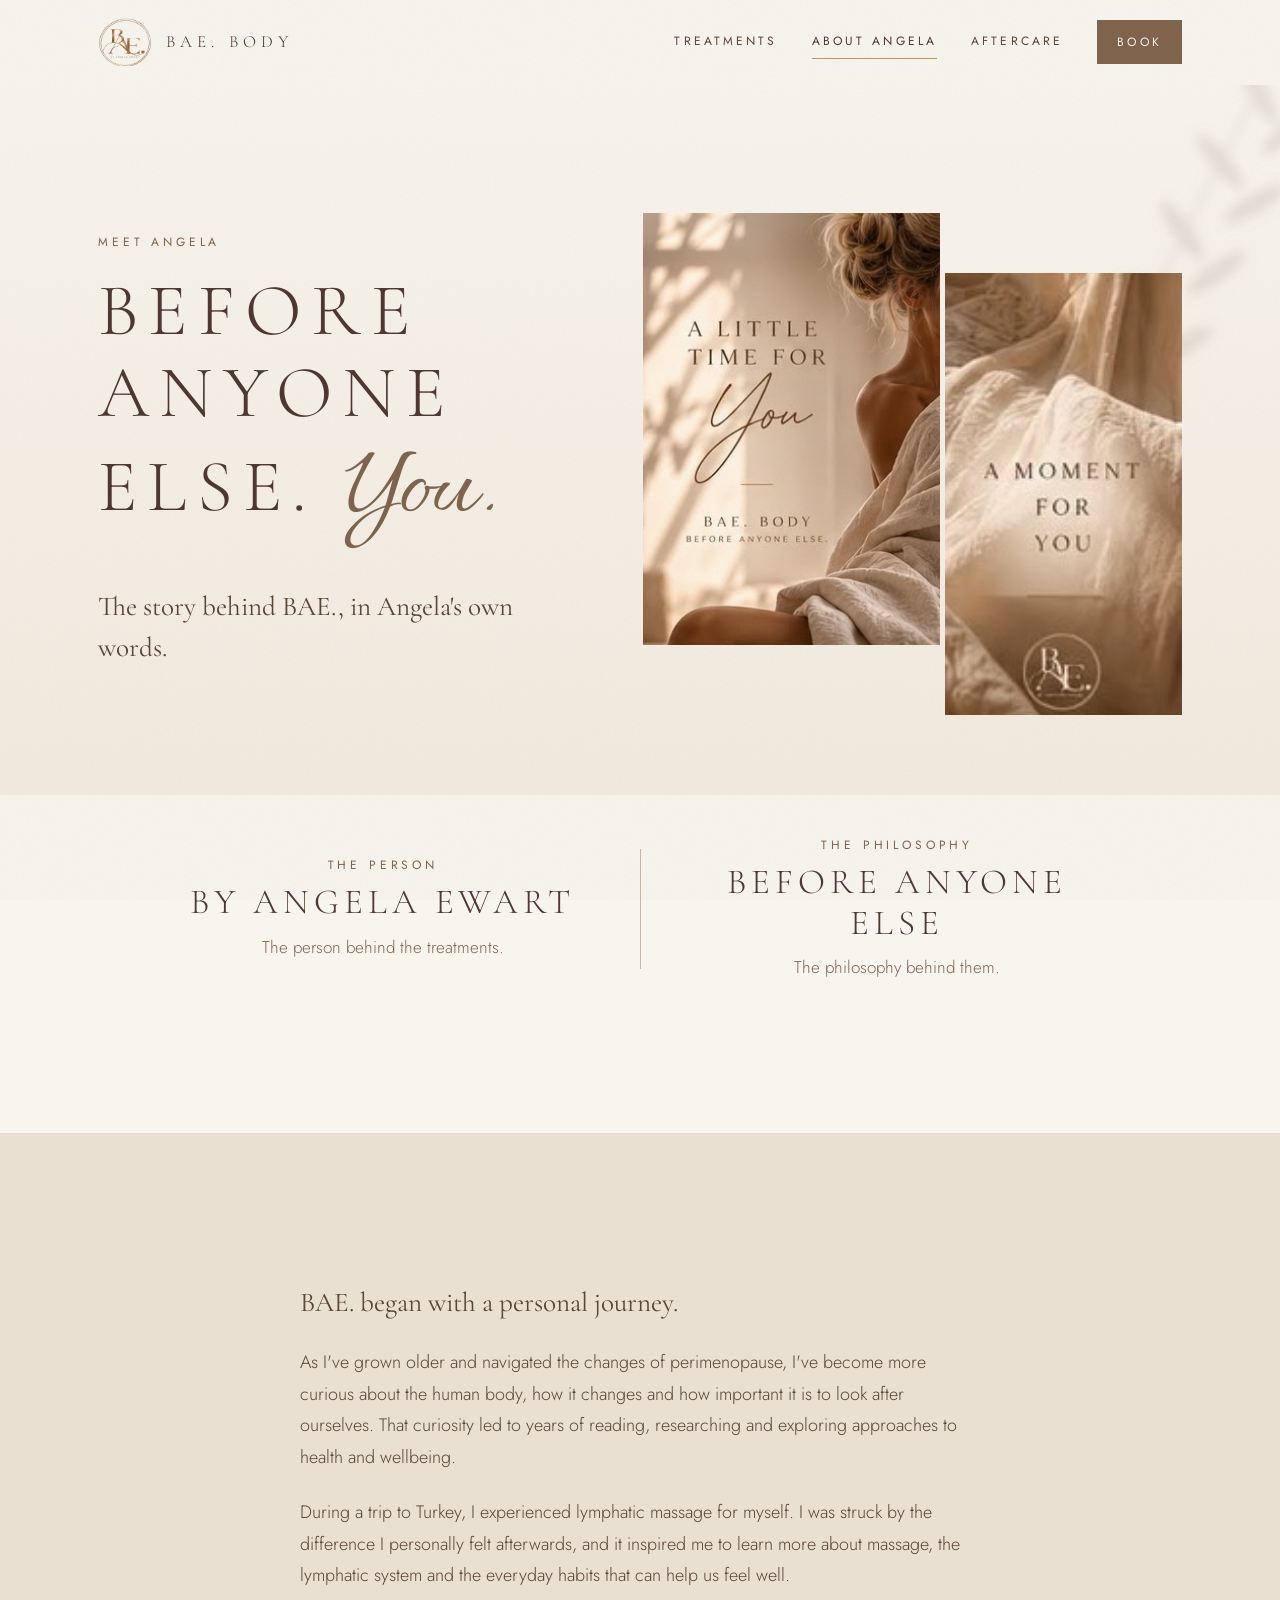
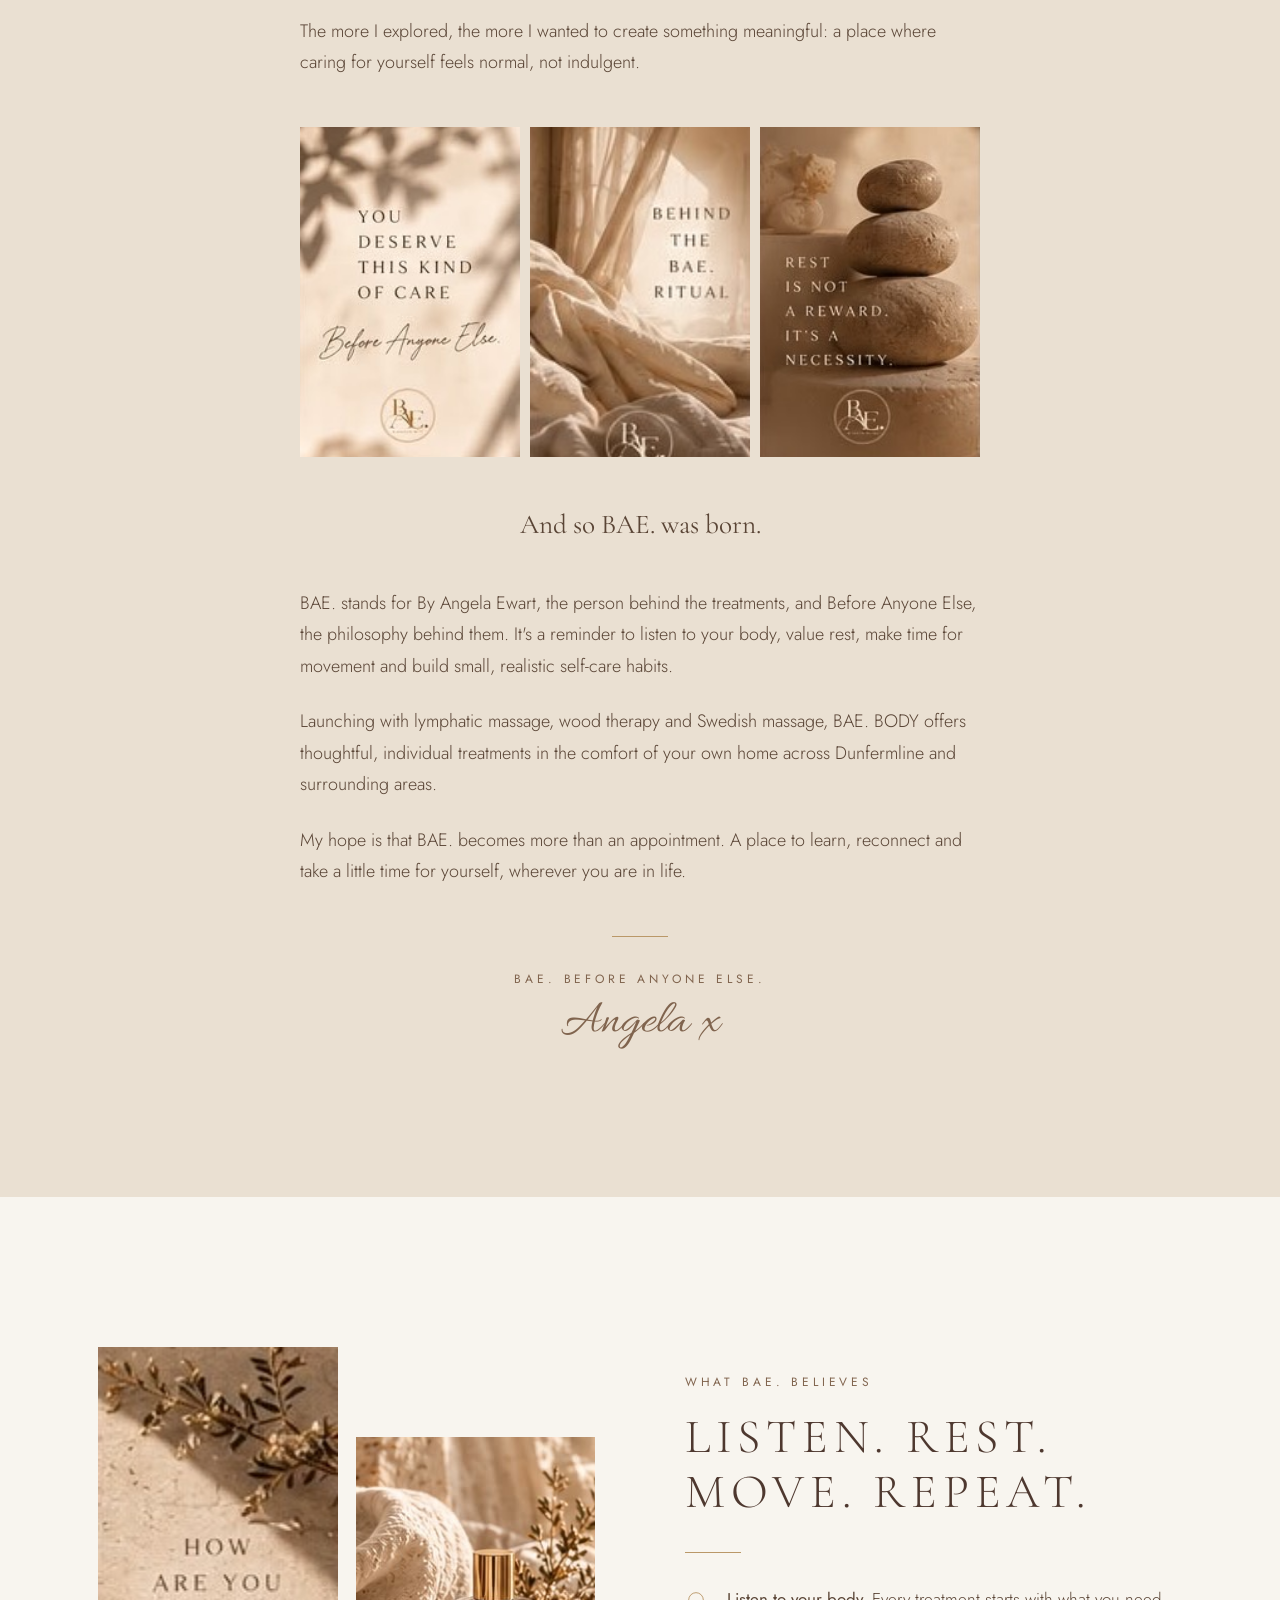
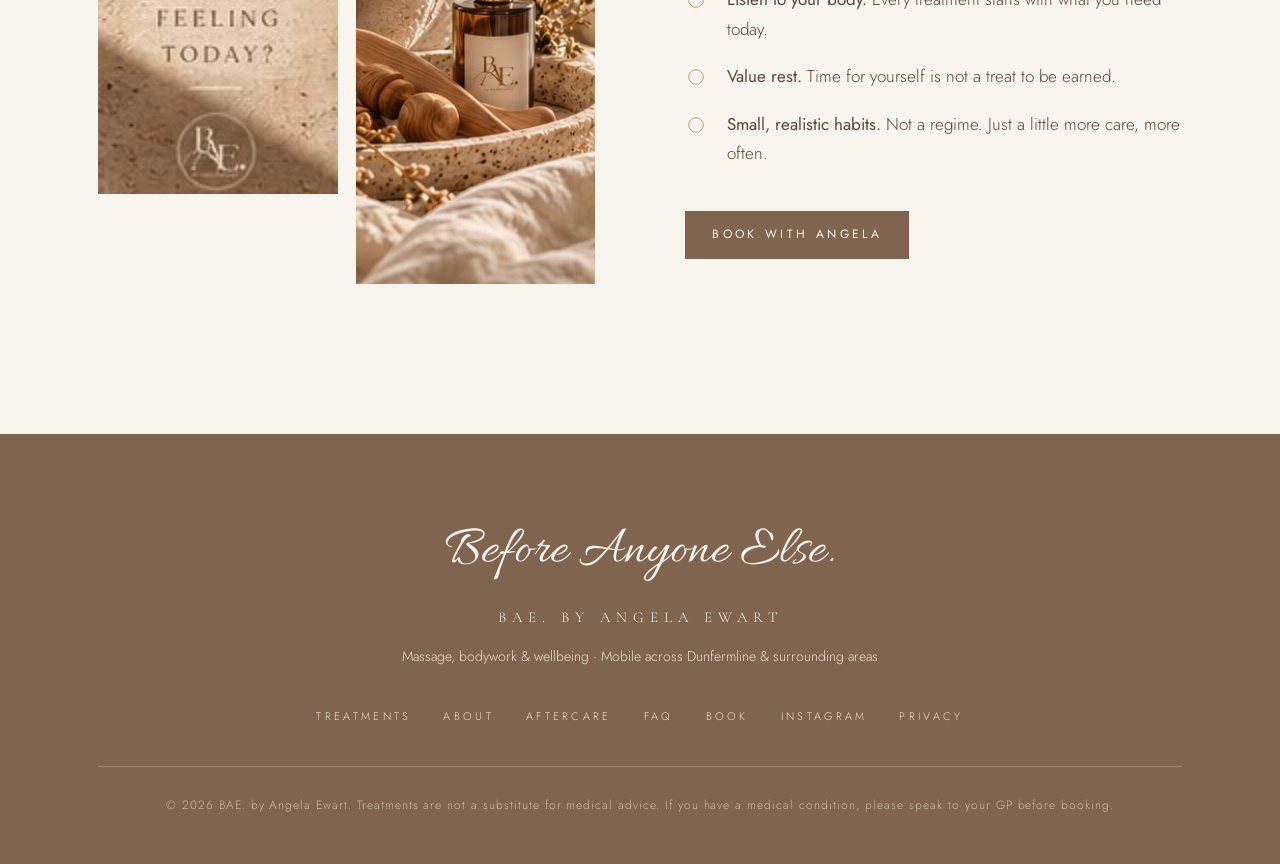
==== commit 23f87d3f: "Cover the rest of the Brand Bible - The BAE. family on Home: BODY now; Movement, Rituals, Retreats a" ====
--- a/about.html
+++ b/about.html
@@ -133,6 +133,7 @@
       <a href="treatments.html#faq">FAQ</a>
       <a href="contact.html">Book</a>
       <a href="#" aria-label="Instagram (handle to confirm)">Instagram</a>
+      <a href="privacy.html">Privacy</a>
     </nav>
     <p class="fine">© <span data-year>2026</span> BAE. by Angela Ewart. Treatments are not a substitute for medical advice. If you have a medical condition, please speak to your GP before booking.</p>
   </div>
--- a/css/style.css
+++ b/css/style.css
@@ -983,3 +983,67 @@
 /* Treatment article photo column */
 .treatment .tile { aspect-ratio: 131 / 244; max-width: 260px; margin-bottom: 1.4rem; }
 @media (max-width: 860px) { .treatment .tile { max-width: 220px; } }
+
+/* ---------- The BAE. family ---------- */
+
+.family {
+  display: grid;
+  grid-template-columns: repeat(5, 1fr);
+  gap: clamp(12px, 2vw, 24px);
+  margin-top: 56px;
+}
+.branch { display: block; text-decoration: none; }
+.branch .tile { aspect-ratio: 131 / 244; }
+.branch:not(.now) .tile img { filter: saturate(.75) brightness(1.04); }
+.branch .when {
+  display: inline-block;
+  margin: 1.1rem 0 .5rem;
+  font-size: 10px;
+  letter-spacing: .3em;
+  text-transform: uppercase;
+  color: var(--coffee);
+  border-bottom: 1px solid var(--oat);
+  padding-bottom: .3em;
+}
+.branch.now .when { color: var(--espresso); border-bottom-color: var(--gold); }
+.branch p { margin: 0; font-size: 15px; line-height: 1.6; }
+@media (max-width: 960px) {
+  .family {
+    grid-template-columns: none;
+    grid-auto-flow: column;
+    grid-auto-columns: 44%;
+    overflow-x: auto;
+    scroll-snap-type: x mandatory;
+    scrollbar-width: none;
+    padding-bottom: 6px;
+  }
+  .family::-webkit-scrollbar { display: none; }
+  .branch { scroll-snap-align: start; }
+}
+@media (max-width: 560px) { .family { grid-auto-columns: 62%; } }
+
+/* ---------- Offers ---------- */
+
+.offers {
+  display: grid;
+  grid-template-columns: repeat(4, 1fr);
+  gap: 20px;
+  margin-top: 56px;
+}
+.offers article {
+  padding: 36px 26px 30px;
+  background: var(--ivory);
+  border: 1px solid rgba(186, 152, 104, .4);
+  text-align: center;
+}
+.offers h3 { font-size: 1.35rem; text-transform: uppercase; letter-spacing: .14em; margin-bottom: .8rem; }
+.offers p { margin: 0 0 1rem; font-size: 15px; line-height: 1.6; }
+@media (max-width: 960px) { .offers { grid-template-columns: 1fr 1fr; } }
+@media (max-width: 560px) { .offers { grid-template-columns: 1fr; } }
+
+/* ---------- Privacy page ---------- */
+
+.prose { max-width: 720px; margin: 0 auto; }
+.prose h2 { font-size: 1.6rem; text-transform: uppercase; letter-spacing: .12em; margin: 2.6rem 0 .8rem; }
+.prose p, .prose li { max-width: 66ch; }
+.prose ul { padding-left: 1.2rem; }
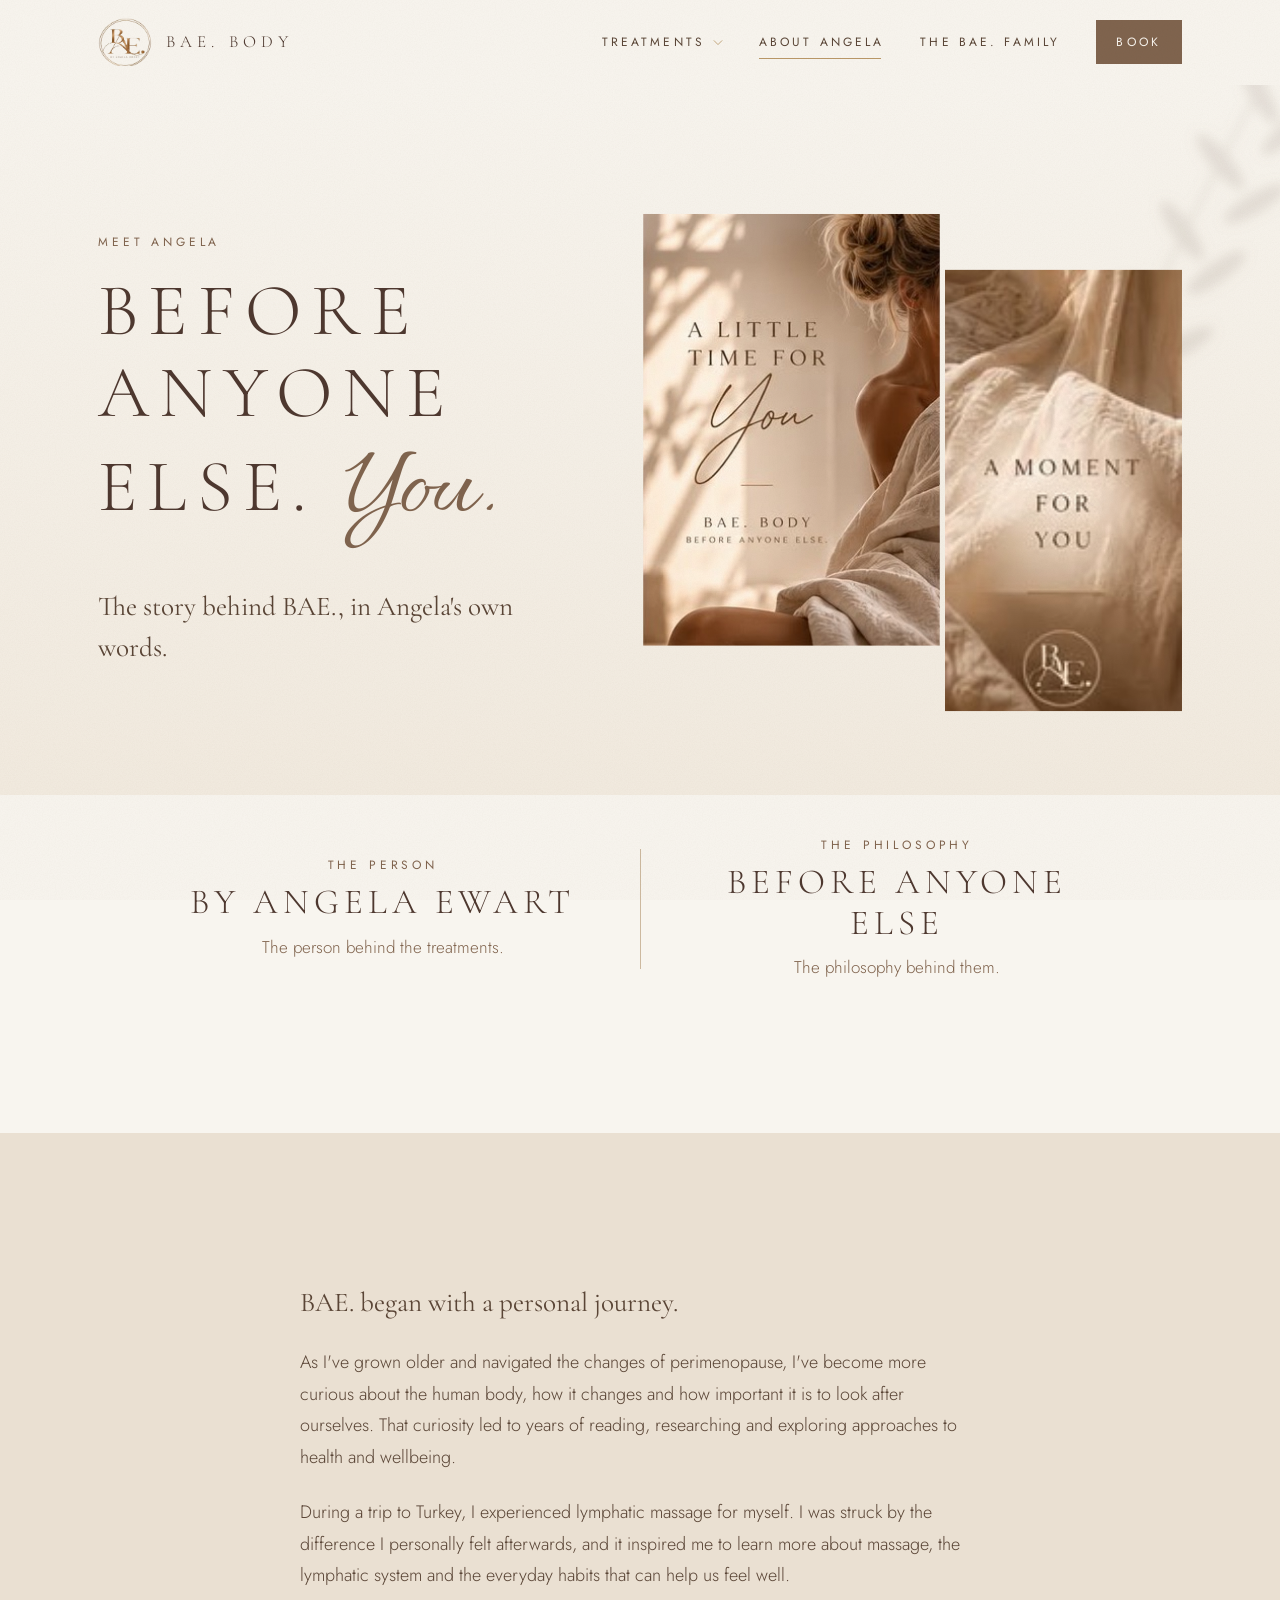
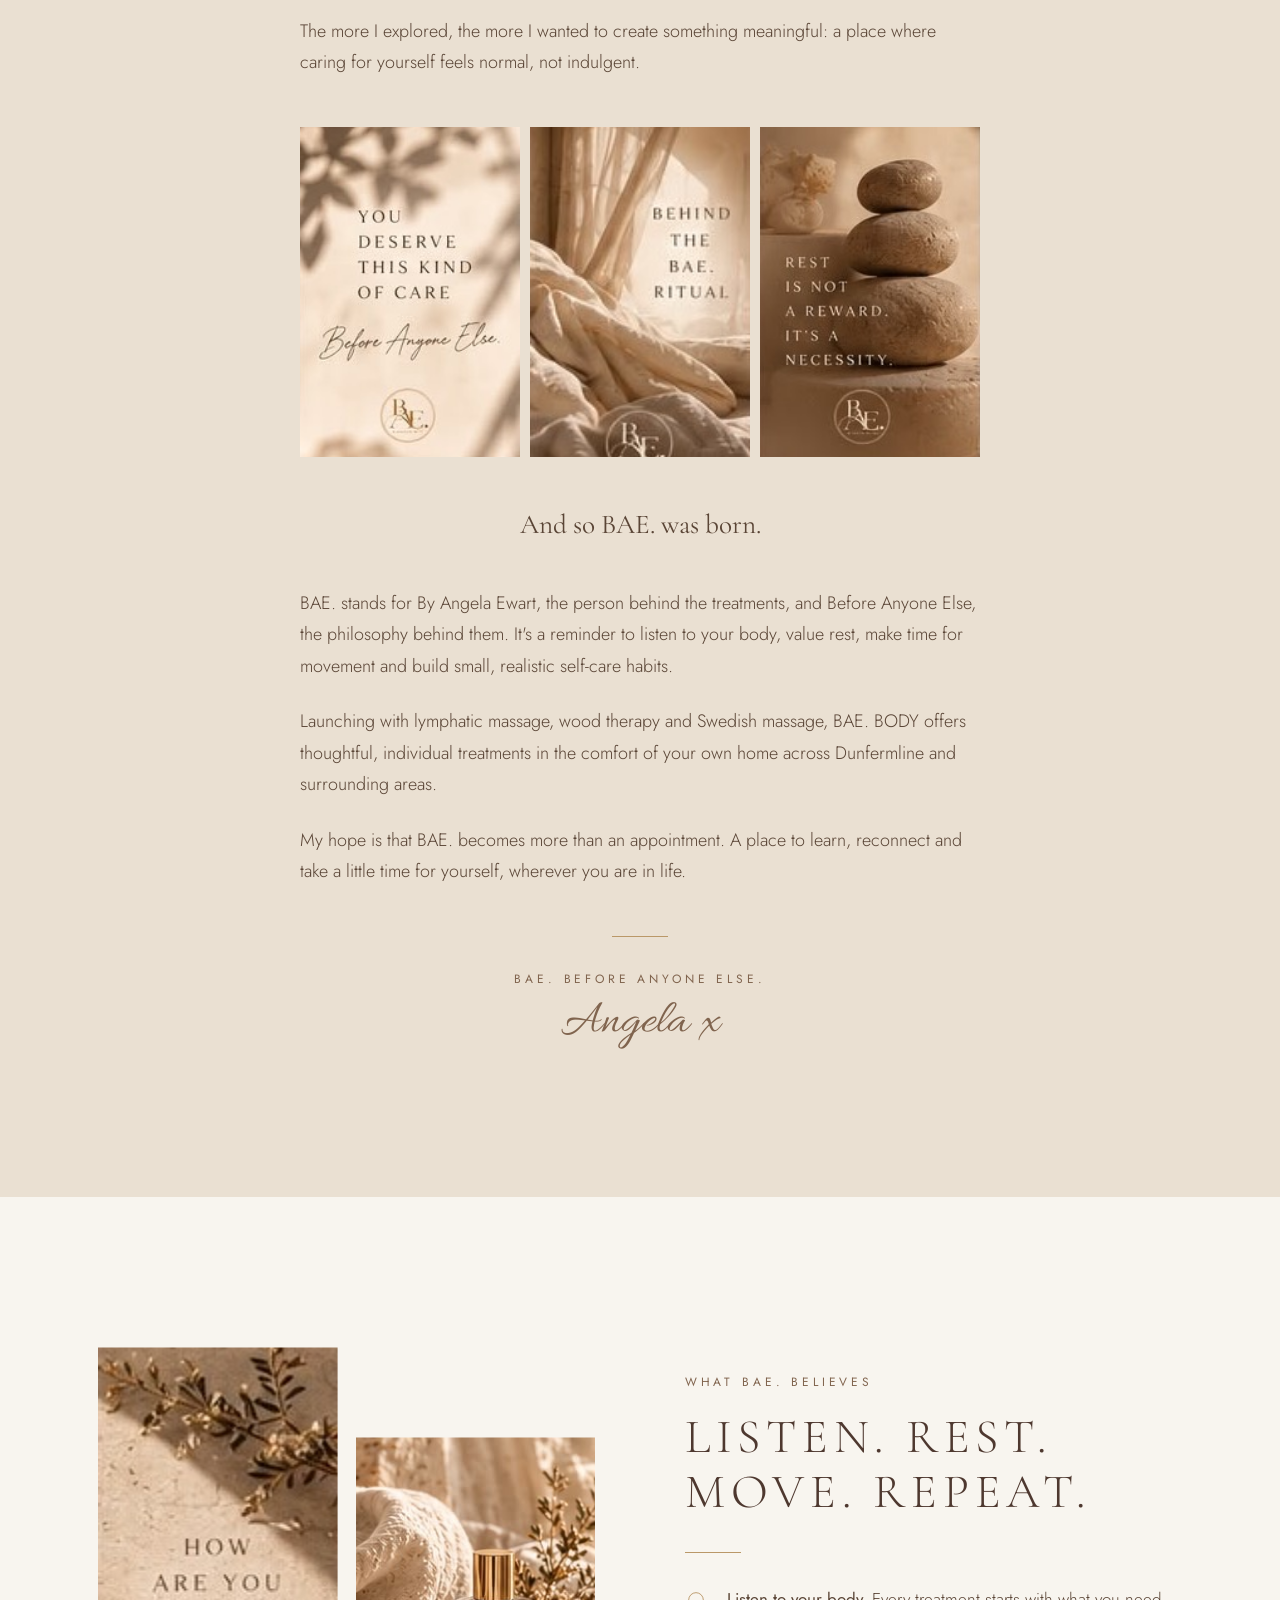
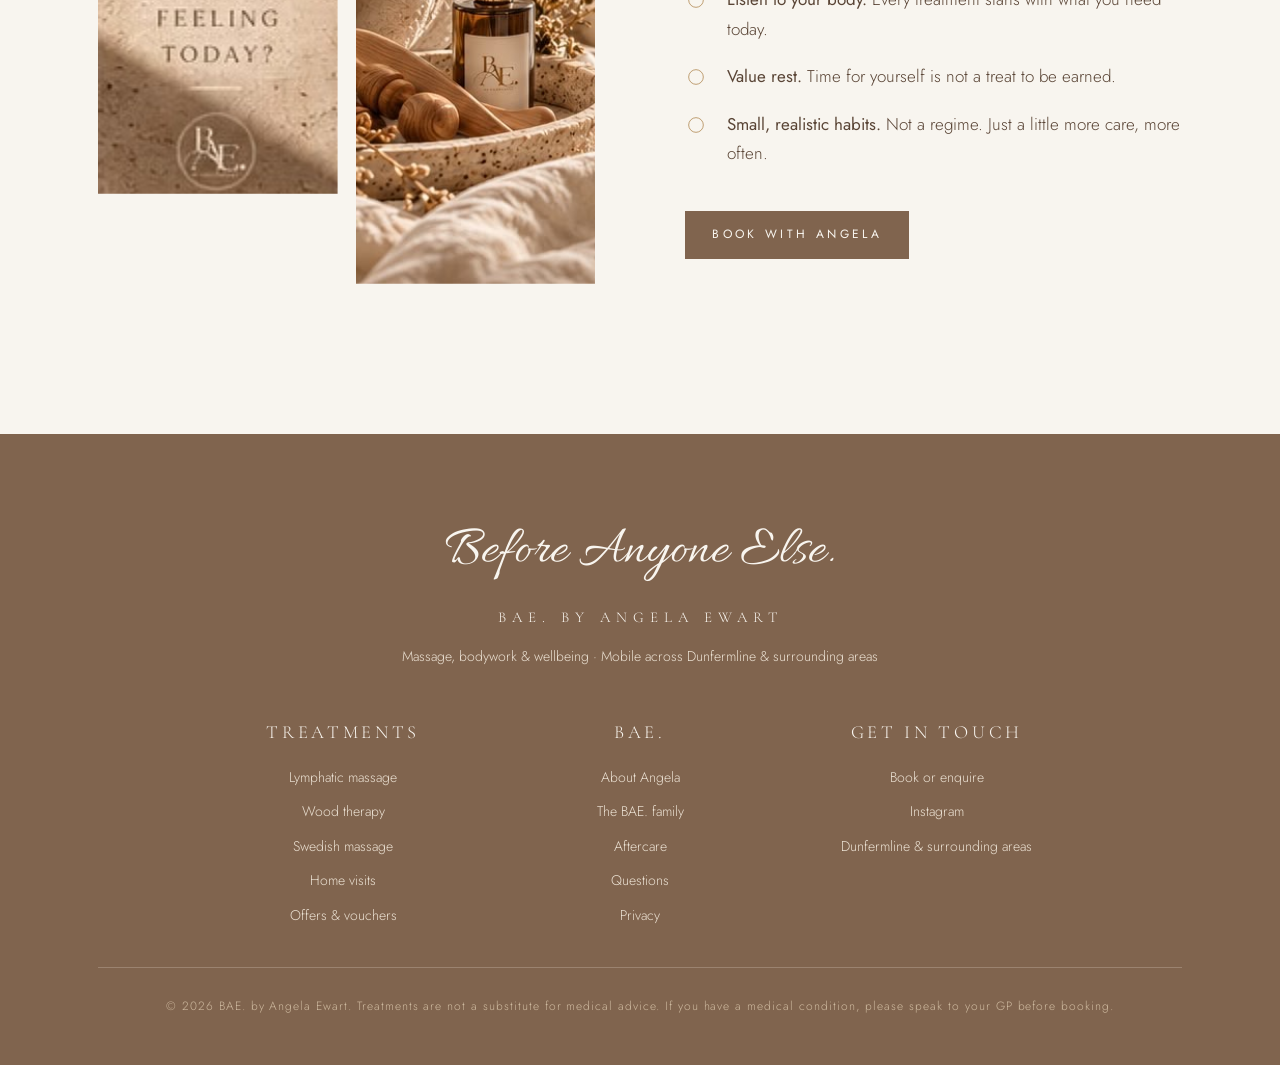
==== commit c729a133: "Clearer way around, and a calmer way of moving Navigation - Header: a Treatments panel (all three tr" ====
--- a/about.html
+++ b/about.html
@@ -23,10 +23,27 @@
       <span>BAE. Body</span>
     </a>
     <button class="nav-toggle" aria-label="Menu" aria-expanded="false" aria-controls="nav"><span></span><span></span></button>
-    <nav class="nav" id="nav">
-      <a href="treatments.html">Treatments</a>
-      <a href="about.html" aria-current="page">About Angela</a>
-      <a href="treatments.html#aftercare">Aftercare</a>
+    <nav class="nav" id="nav" aria-label="Main">
+      <div class="nav-item has-panel">
+        <a class="nav-link" href="treatments.html">Treatments <svg class="chev" viewBox="0 0 12 8" aria-hidden="true"><path d="M1 1.5l5 5 5-5" fill="none" stroke="currentColor"/></svg></a>
+        <div class="panel">
+          <div class="panel-inner">
+            <div class="panel-treatments">
+              <a class="ptreat" href="treatments.html#lymphatic"><img src="assets/img/thumb-lymphatic.jpg" alt=""><span><strong>Lymphatic massage</strong><em>Gentle · Rhythmic · Restful</em></span></a>
+              <a class="ptreat" href="treatments.html#wood-therapy"><img src="assets/img/thumb-wood.jpg" alt=""><span><strong>Wood therapy</strong><em>Warm · Grounding · Rhythmic</em></span></a>
+              <a class="ptreat" href="treatments.html#swedish"><img src="assets/img/thumb-swedish.jpg" alt=""><span><strong>Swedish massage</strong><em>Relax · Release · Rebalance</em></span></a>
+            </div>
+            <div class="panel-more">
+              <a href="treatments.html#mobile">How a home visit works</a>
+              <a href="treatments.html#offers">Offers &amp; vouchers</a>
+              <a href="treatments.html#aftercare">Aftercare</a>
+              <a href="treatments.html#faq">Questions</a>
+            </div>
+          </div>
+        </div>
+      </div>
+      <a class="nav-link" href="about.html" aria-current="page">About Angela</a>
+      <a class="nav-link" href="index.html#family">The BAE. family</a>
       <a class="btn" href="contact.html">Book</a>
     </nav>
   </div>
@@ -43,8 +60,8 @@
         <p class="lede">The story behind BAE., in Angela's own words.</p>
       </div>
       <div class="head-strip reveal" style="grid-template-columns:1.25fr 1fr">
-        <figure class="tile" style="aspect-ratio:293/427"><img src="assets/img/hero-woman.jpg" alt="A woman wrapped in soft linen in warm sunlight. A little time for you."></figure>
-        <figure class="tile" style="margin-top:60px"><img src="assets/img/story-moment.jpg" alt="Soft linen in morning light. A moment for you."></figure>
+        <figure class="tile" data-drift="0.04" style="aspect-ratio:293/427"><img src="assets/img/hero-woman.jpg" alt="A woman wrapped in soft linen in warm sunlight. A little time for you."></figure>
+        <figure class="tile" data-drift="0.08" style="margin-top:60px"><img src="assets/img/story-moment.jpg" alt="Soft linen in morning light. A moment for you."></figure>
       </div>
     </div>
   </section>
@@ -94,7 +111,7 @@
     <div class="wrap split">
       <div class="pair reveal">
         <figure class="tile"><img src="assets/img/story-feeling.jpg" alt="An olive branch on natural stone. How are you feeling today?"></figure>
-        <figure class="tile"><img src="assets/img/ritual-tray.jpg" alt="Wooden massage tools and a BAE. oil bottle on a speckled stone tray"></figure>
+        <figure class="tile" data-drift="0.06"><img src="assets/img/ritual-tray.jpg" alt="Wooden massage tools and a BAE. oil bottle on a speckled stone tray"></figure>
       </div>
       <div class="reveal">
         <span class="eyebrow">What BAE. believes</span>
@@ -126,15 +143,30 @@
     <span class="script">Before Anyone Else.</span>
     <p class="name">BAE. by Angela Ewart</p>
     <p>Massage, bodywork &amp; wellbeing · Mobile across Dunfermline &amp; surrounding areas</p>
-    <nav class="footer-nav">
-      <a href="treatments.html">Treatments</a>
-      <a href="about.html">About</a>
-      <a href="treatments.html#aftercare">Aftercare</a>
-      <a href="treatments.html#faq">FAQ</a>
-      <a href="contact.html">Book</a>
-      <a href="#" aria-label="Instagram (handle to confirm)">Instagram</a>
-      <a href="privacy.html">Privacy</a>
-    </nav>
+    <div class="footer-cols">
+      <nav aria-label="Treatments">
+        <span class="fh">Treatments</span>
+        <a href="treatments.html#lymphatic">Lymphatic massage</a>
+        <a href="treatments.html#wood-therapy">Wood therapy</a>
+        <a href="treatments.html#swedish">Swedish massage</a>
+        <a href="treatments.html#mobile">Home visits</a>
+        <a href="treatments.html#offers">Offers &amp; vouchers</a>
+      </nav>
+      <nav aria-label="BAE.">
+        <span class="fh">BAE.</span>
+        <a href="about.html">About Angela</a>
+        <a href="index.html#family">The BAE. family</a>
+        <a href="treatments.html#aftercare">Aftercare</a>
+        <a href="treatments.html#faq">Questions</a>
+        <a href="privacy.html">Privacy</a>
+      </nav>
+      <nav aria-label="Get in touch">
+        <span class="fh">Get in touch</span>
+        <a href="contact.html">Book or enquire</a>
+        <a href="#" aria-label="Instagram (handle to confirm)">Instagram</a>
+        <span>Dunfermline &amp; surrounding areas</span>
+      </nav>
+    </div>
     <p class="fine">© <span data-year>2026</span> BAE. by Angela Ewart. Treatments are not a substitute for medical advice. If you have a medical condition, please speak to your GP before booking.</p>
   </div>
 </footer>
--- a/css/style.css
+++ b/css/style.css
@@ -17,7 +17,17 @@
 
   --wrap: 1180px;
   --gutter: clamp(20px, 5vw, 48px);
+  --header-h: 84px;
+
+  /* Motion language. Nothing is quick and nothing bounces; everything eases in and out.
+     settle : 1.4s, things arriving (reveals, menus, hovers)
+     breath : 10s, one slow breath (in 4s, hold 1s, out 5s): rings, halos
+     drift  : 26s, light and photographs moving the way afternoon sun does */
   --ease: cubic-bezier(.22, .61, .36, 1);
+  --ease-breath: cubic-bezier(.45, .05, .55, .95);
+  --settle: 1.4s;
+  --breath: 10s;
+  --drift: 26s;
 }
 
 *, *::before, *::after { box-sizing: border-box; }
@@ -160,7 +170,7 @@
   text-transform: uppercase;
   text-decoration: none;
   cursor: pointer;
-  transition: background .4s var(--ease), color .4s var(--ease), border-color .4s var(--ease);
+  transition: background .8s var(--ease), color .8s var(--ease), border-color .8s var(--ease);
 }
 .btn:hover { background: var(--espresso); border-color: var(--espresso); }
 .btn.ghost { background: transparent; color: var(--espresso); }
@@ -181,17 +191,18 @@
 
 :focus-visible { outline: 1px solid var(--gold); outline-offset: 4px; }
 
-/* ---------- Header ---------- */
+/* ---------- Header and navigation ---------- */
 
 .site-header {
   position: sticky;
   top: 0;
   z-index: 50;
-  background: rgba(248, 245, 239, .86);
-  -webkit-backdrop-filter: blur(10px);
-  backdrop-filter: blur(10px);
+  background: rgba(248, 245, 239, .9);
+  -webkit-backdrop-filter: blur(12px);
+  backdrop-filter: blur(12px);
   border-bottom: 1px solid transparent;
-  transition: border-color .4s var(--ease);
+  transition: border-color var(--settle) var(--ease);
+  view-transition-name: site-header;
 }
 .site-header.scrolled { border-bottom-color: rgba(186, 152, 104, .35); }
 
@@ -199,7 +210,7 @@
   display: flex;
   align-items: center;
   justify-content: space-between;
-  height: 84px;
+  height: var(--header-h);
 }
 
 .brand {
@@ -208,10 +219,7 @@
   gap: 14px;
   text-decoration: none;
 }
-.brand img {
-  width: 54px;
-  height: auto;
-}
+.brand img { width: 54px; height: auto; }
 .brand span {
   font-family: var(--display);
   font-size: 17px;
@@ -220,21 +228,97 @@
   color: var(--espresso);
 }
 
-.nav { display: flex; align-items: center; gap: 34px; }
-.nav a {
+.nav { display: flex; align-items: center; gap: 36px; }
+.nav-link {
+  position: relative;
+  display: inline-flex;
+  align-items: center;
+  gap: 8px;
   font-size: 12px;
   font-weight: 400;
   letter-spacing: .26em;
   text-transform: uppercase;
   text-decoration: none;
   color: var(--ink);
-  padding: 6px 0;
-  border-bottom: 1px solid transparent;
-  transition: border-color .3s, color .3s;
-}
-.nav a:hover, .nav a[aria-current="page"] { border-bottom-color: var(--gold); color: var(--espresso); }
-.nav .btn { padding: .9em 1.6em; color: var(--ivory); border-bottom: 1px solid var(--coffee); }
-.nav .btn:hover { color: var(--ivory); }
+  padding: 10px 0;
+}
+/* A hairline that draws out from the middle, slowly. */
+.nav-link::after {
+  content: "";
+  position: absolute;
+  left: 0;
+  right: .26em;
+  bottom: 4px;
+  height: 1px;
+  background: var(--gold);
+  transform: scaleX(0);
+  transition: transform .8s var(--ease);
+}
+.nav-link:hover::after, .nav-link[aria-current="page"]::after, .has-panel:hover > .nav-link::after, .has-panel:focus-within > .nav-link::after { transform: scaleX(1); }
+.nav-link .chev { width: 10px; height: 7px; color: var(--gold); transition: transform .8s var(--ease); }
+.has-panel:hover .chev, .has-panel:focus-within .chev { transform: rotate(180deg); }
+.nav .btn { padding: .9em 1.6em; }
+
+/* Treatments panel: drifts down under the header on hover or focus. */
+.panel {
+  position: absolute;
+  top: 100%;
+  left: 50%;
+  width: min(880px, calc(100vw - 2 * var(--gutter)));
+  padding-top: 1px;
+  opacity: 0;
+  visibility: hidden;
+  transform: translate(-50%, -8px);
+  transition: opacity .6s var(--ease) .15s, transform .8s var(--ease) .15s, visibility 0s linear .95s;
+}
+.has-panel:hover .panel, .has-panel:focus-within .panel {
+  opacity: 1;
+  visibility: visible;
+  transform: translate(-50%, 0);
+  transition: opacity .7s var(--ease) .08s, transform .9s var(--ease) .08s, visibility 0s;
+}
+.panel-inner {
+  display: grid;
+  grid-template-columns: 1.6fr 1fr;
+  gap: 36px;
+  padding: 30px 34px;
+  background: var(--ivory);
+  border: 1px solid rgba(186, 152, 104, .35);
+  box-shadow: 0 30px 60px -40px rgba(78, 56, 47, .45);
+}
+.panel-treatments { display: grid; gap: 6px; }
+.ptreat {
+  display: grid;
+  grid-template-columns: 88px 1fr;
+  gap: 20px;
+  align-items: center;
+  padding: 8px;
+  text-decoration: none;
+  transition: background .8s var(--ease);
+}
+.ptreat:hover, .ptreat:focus-visible { background: rgba(234, 224, 210, .6); }
+.ptreat img { width: 88px; height: 67px; object-fit: cover; transition: transform 1.6s var(--ease); }
+.ptreat:hover img { transform: scale(1.04); }
+.ptreat strong { display: block; font-family: var(--display); font-weight: 400; font-size: 1.35rem; color: var(--espresso); line-height: 1.2; }
+.ptreat em { font-style: normal; font-size: 10px; letter-spacing: .28em; text-transform: uppercase; color: var(--coffee); }
+.panel-more {
+  display: flex;
+  flex-direction: column;
+  justify-content: center;
+  gap: 4px;
+  padding-left: 34px;
+  border-left: 1px solid rgba(186, 152, 104, .3);
+}
+.panel-more a {
+  padding: 9px 0;
+  font-size: 12px;
+  letter-spacing: .22em;
+  text-transform: uppercase;
+  text-decoration: none;
+  color: var(--ink);
+  transition: color .6s var(--ease), padding-left .8s var(--ease);
+}
+.panel-more a:hover { color: var(--gold); padding-left: 6px; }
 
 .nav-toggle {
   display: none;
@@ -252,32 +336,65 @@
   height: 1px;
   background: currentColor;
   margin: 7px auto;
-  transition: transform .4s var(--ease), opacity .3s;
+  transition: transform .6s var(--ease);
 }
 .nav-open .nav-toggle span:first-child { transform: translateY(4px) rotate(45deg); }
 .nav-open .nav-toggle span:last-child { transform: translateY(-4px) rotate(-45deg); }
 
-@media (max-width: 860px) {
-  .site-header .wrap { height: 72px; }
+@media (max-width: 960px) {
+  :root { --header-h: 72px; }
   .brand img { width: 46px; }
   .brand span { font-size: 15px; }
   .nav-toggle { display: block; }
+  /* Phone menu: a quiet full-height page, every treatment visible at once. */
+  /* The header's backdrop blur makes it the containing block for this fixed layer,
+     so it hangs from the header's bottom edge with an explicit height. */
   .nav {
     position: fixed;
-    inset: 72px 0 auto 0;
+    top: 100%;
+    left: 0;
+    right: 0;
+    height: calc(100dvh - var(--header-h));
     flex-direction: column;
-    gap: 6px;
-    padding: 28px var(--gutter) 40px;
+    align-items: stretch;
+    gap: 0;
+    padding: 18px var(--gutter) 40px;
+    overflow-y: auto;
     background: var(--ivory);
-    border-bottom: 1px solid rgba(186, 152, 104, .35);
-    transform: translateY(-12px);
     opacity: 0;
     visibility: hidden;
-    transition: opacity .35s var(--ease), transform .35s var(--ease), visibility .35s;
+    transition: opacity .7s var(--ease), visibility 0s linear .7s;
   }
-  .nav-open .nav { opacity: 1; transform: none; visibility: visible; }
-  .nav a { font-size: 13px; padding: 12px 0; }
-  .nav .btn { margin-top: 14px; width: 100%; }
+  .nav-open { overflow: hidden; }
+  .nav-open .nav { opacity: 1; visibility: visible; transition: opacity .7s var(--ease); }
+  .nav > * {
+    opacity: 0;
+    transform: translateY(10px);
+    transition: opacity .8s var(--ease), transform .9s var(--ease);
+  }
+  .nav-open .nav > * {
+    opacity: 1;
+    transform: none;
+    transition-delay: calc(.12s + var(--i, 0) * .09s);
+  }
+  .nav-link { font-size: 13px; padding: 16px 0; border-bottom: 1px solid rgba(186, 152, 104, .25); }
+  .nav-link::after, .nav-link .chev { display: none; }
+  .has-panel > .nav-link { border-bottom: 0; padding-bottom: 6px; }
+  .panel, .has-panel:hover .panel, .has-panel:focus-within .panel {
+    position: static;
+    width: auto;
+    opacity: 1;
+    visibility: visible;
+    transform: none;
+    transition: none;
+  }
+  .panel-inner { grid-template-columns: 1fr; gap: 6px; padding: 0 0 14px; background: none; border: 0; box-shadow: none; border-bottom: 1px solid rgba(186, 152, 104, .25); }
+  .ptreat { grid-template-columns: 72px 1fr; gap: 16px; padding: 6px 0; }
+  .ptreat img { width: 72px; height: 55px; }
+  .ptreat strong { font-size: 1.25rem; }
+  .panel-more { padding: 8px 0 0; border-left: 0; flex-direction: row; flex-wrap: wrap; gap: 0 22px; }
+  .panel-more a { font-size: 11px; }
+  .nav .btn { margin-top: 26px; width: 100%; padding: 1.2em; }
 }
 
 /* ---------- Sections ---------- */
@@ -299,72 +416,7 @@
   opacity: .11;
   mix-blend-mode: multiply;
   transform-origin: top right;
-  animation: sway 14s ease-in-out infinite alternate;
-}
-@keyframes sway {
-  from { transform: rotate(-1.5deg) translateX(0); }
-  to { transform: rotate(1.5deg) translateX(-8px); }
-}
-
-/* ---------- Hero ---------- */
-
-.hero {
-  min-height: calc(100svh - 84px);
-  display: flex;
-  align-items: center;
-  padding: 60px 0 90px;
-  overflow: hidden;
-  background:
-    radial-gradient(ellipse 70% 60% at 80% 20%, rgba(255, 252, 245, .9), transparent 70%),
-    linear-gradient(160deg, var(--ivory) 0%, #F1EADF 60%, var(--linen) 100%);
-}
-.hero .leaves { top: -40px; right: -60px; width: min(620px, 70vw); height: 860px; }
-
-.hero-grid {
-  display: grid;
-  grid-template-columns: 1.1fr .9fr;
-  align-items: center;
-  gap: clamp(40px, 6vw, 90px);
-}
-
-.hero h1 .script {
-  display: block;
-  font-size: 1.9em;
-  line-height: .8;
-  margin: .1em 0 .15em -.04em;
-}
-
-.hero .lede { max-width: 30ch; margin: 0 0 2.4rem; }
-
-.hero-actions { display: flex; flex-wrap: wrap; gap: 18px 28px; align-items: center; }
-
-.hero-mark {
-  position: relative;
-  justify-self: center;
-  width: min(420px, 100%);
-  aspect-ratio: 1;
-  display: grid;
-  place-items: center;
-}
-.hero-mark img {
-  width: 62%;
-}
-.hero-mark .ring {
-  position: absolute;
-  inset: 0;
-  width: 100%;
-  height: 100%;
-  color: var(--gold);
-  animation: turn 90s linear infinite;
-}
-@keyframes turn { to { transform: rotate(360deg); } }
-
-@media (max-width: 860px) {
-  .hero { min-height: auto; padding: 40px 0 100px; }
-  .hero-grid { grid-template-columns: 1fr; }
-  .hero-mark { order: -1; width: min(300px, 78%); margin-bottom: 8px; }
-  .display { letter-spacing: .1em; }
-  .hero .lede { max-width: none; }
+  animation: breeze 19s var(--ease-breath) infinite;
 }
 
 /* ---------- Split (image + text) ---------- */
@@ -404,55 +456,6 @@
   .frame { max-width: 460px; }
 }
 
-/* ---------- Treatments ---------- */
-
-.cards {
-  display: grid;
-  grid-template-columns: repeat(3, 1fr);
-  gap: 28px;
-  margin-top: 60px;
-}
-
-.card {
-  position: relative;
-  display: flex;
-  flex-direction: column;
-  padding: 48px 36px 40px;
-  background: var(--ivory);
-  border: 1px solid rgba(186, 152, 104, .4);
-  text-decoration: none;
-  transition: transform .6s var(--ease), box-shadow .6s var(--ease);
-}
-.card:hover {
-  transform: translateY(-4px);
-  box-shadow: 0 24px 50px -30px rgba(78, 56, 47, .45);
-}
-.card .num {
-  font-family: var(--display);
-  font-size: 15px;
-  letter-spacing: .3em;
-  color: var(--gold);
-}
-.card h3 {
-  font-size: 1.85rem;
-  text-transform: uppercase;
-  letter-spacing: .12em;
-  margin: 1.1rem 0 .3rem;
-}
-.card .words {
-  font-size: 11px;
-  letter-spacing: .3em;
-  text-transform: uppercase;
-  color: var(--coffee);
-  margin-bottom: 1.4rem;
-}
-.card p { margin: 0 0 2rem; }
-.card .link { margin-top: auto; align-self: flex-start; }
-
-@media (max-width: 960px) {
-  .cards { grid-template-columns: 1fr; max-width: 560px; margin-left: auto; margin-right: auto; }
-}
-
 /* ---------- Mobile service ---------- */
 
 .points {
@@ -469,26 +472,6 @@
   align-items: start;
 }
 .points svg { width: 22px; height: 22px; margin-top: 4px; color: var(--gold); }
-
-/* ---------- Quote band ---------- */
-
-.quote {
-  text-align: center;
-  overflow: hidden;
-}
-.quote blockquote {
-  margin: 0 auto;
-  max-width: 18ch;
-  font-family: var(--display);
-  font-weight: 300;
-  font-size: clamp(2rem, 5vw, 3.6rem);
-  line-height: 1.25;
-  text-transform: uppercase;
-  letter-spacing: .14em;
-  color: var(--espresso);
-}
-.quote .script { display: block; font-size: clamp(2rem, 4vw, 3rem); margin-top: 1.6rem; }
-.quote .leaves { top: -120px; left: -80px; width: 480px; height: 700px; transform-origin: top left; }
 
 /* ---------- Treatment detail page ---------- */
 
@@ -751,9 +734,18 @@
   color: var(--ivory);
   margin: 1.6rem 0 .4rem;
 }
-.footer-nav { display: flex; flex-wrap: wrap; justify-content: center; gap: 10px 32px; margin: 2.4rem 0; }
-.footer-nav a { font-size: 11px; letter-spacing: .3em; text-transform: uppercase; text-decoration: none; color: var(--linen); }
-.footer-nav a:hover { color: var(--ivory); }
+.footer-cols {
+  display: grid;
+  grid-template-columns: repeat(3, minmax(0, 220px));
+  justify-content: center;
+  gap: 40px clamp(30px, 6vw, 90px);
+  margin: 3rem 0 1rem;
+}
+.footer-cols nav { display: flex; flex-direction: column; gap: 10px; }
+.footer-cols .fh { font-family: var(--display); font-size: 1.15rem; letter-spacing: .2em; text-transform: uppercase; color: var(--ivory); margin-bottom: 6px; }
+.footer-cols a, .footer-cols span:not(.fh) { font-size: 14px; text-decoration: none; color: var(--linen); transition: color .6s var(--ease); }
+.footer-cols a:hover { color: var(--ivory); }
+@media (max-width: 700px) { .footer-cols { grid-template-columns: 1fr; } }
 .site-footer .fine {
   border-top: 1px solid rgba(234, 224, 210, .25);
   padding-top: 28px;
@@ -764,21 +756,6 @@
 }
 .site-footer .tbc { border-color: var(--oat); color: var(--linen); }
 
-/* ---------- Reveal on scroll ---------- */
-
-.js .reveal {
-  opacity: 0;
-  transform: translateY(18px);
-  transition: opacity 1.1s var(--ease), transform 1.1s var(--ease);
-}
-.js .reveal.in { opacity: 1; transform: none; }
-
-@media (prefers-reduced-motion: reduce) {
-  html { scroll-behavior: auto; }
-  .leaves, .hero-mark .ring { animation: none; }
-  .js .reveal { opacity: 1; transform: none; transition: none; }
-}
-
 /* =========================================================
    Photography-led layout (moodboard tiles)
    ========================================================= */
@@ -814,6 +791,7 @@
 .hero-panel .tag { font-size: 11px; letter-spacing: .4em; text-transform: uppercase; color: var(--coffee); margin: 0 0 1.4rem; }
 .hero-panel .words { font-size: 10px; letter-spacing: .34em; text-transform: uppercase; color: var(--coffee); margin: 0 0 1.8rem; }
 .hero-panel .words span { color: var(--gold); padding: 0 .6em; }
+.hero-actions { display: flex; flex-wrap: wrap; gap: 18px 28px; align-items: center; }
 .hero-panel .hero-actions { justify-content: center; }
 
 .hero-photos {
@@ -841,8 +819,8 @@
 }
 
 /* Slow zoom on hover for any tile, like a reel cover coming alive. */
-.tile img, .hero-photos img { transition: transform 1.6s var(--ease); }
-.tile:hover img, .hero-photos figure:hover img { transform: scale(1.035); }
+.tile img { transition: transform 1.8s var(--ease); }
+.tile:hover img { transform: scale(1.035); }
 
 /* ---------- Frosted plate ----------
    Sits over the printed words on a moodboard tile and carries our own.
@@ -1047,3 +1025,226 @@
 .prose h2 { font-size: 1.6rem; text-transform: uppercase; letter-spacing: .12em; margin: 2.6rem 0 .8rem; }
 .prose p, .prose li { max-width: 66ch; }
 .prose ul { padding-left: 1.2rem; }
+
+/* ---------- Section bar (treatments page) ---------- */
+
+.subnav {
+  position: sticky;
+  top: var(--header-h);
+  z-index: 40;
+  background: rgba(248, 245, 239, .92);
+  -webkit-backdrop-filter: blur(12px);
+  backdrop-filter: blur(12px);
+  border-top: 1px solid rgba(186, 152, 104, .25);
+  border-bottom: 1px solid rgba(186, 152, 104, .25);
+}
+.subnav-track {
+  position: relative;
+  display: flex;
+  justify-content: center;
+  gap: clamp(22px, 3.4vw, 46px);
+  max-width: var(--wrap);
+  margin: 0 auto;
+  padding: 0 var(--gutter);
+  overflow-x: auto;
+  scrollbar-width: none;
+}
+.subnav-track::-webkit-scrollbar { display: none; }
+.subnav a {
+  flex: none;
+  padding: 17px 0 16px;
+  font-size: 11px;
+  letter-spacing: .26em;
+  text-transform: uppercase;
+  text-decoration: none;
+  color: var(--coffee);
+  transition: color .8s var(--ease);
+}
+.subnav a:hover, .subnav a.active { color: var(--espresso); }
+/* The gold line glides to whichever section you're reading. */
+.subnav-ink {
+  position: absolute;
+  left: 0;
+  bottom: 0;
+  height: 1px;
+  width: 0;
+  background: var(--gold);
+  transition: transform 1.1s var(--ease), width 1.1s var(--ease);
+}
+@media (max-width: 960px) { .subnav-track { justify-content: flex-start; } }
+
+.treatment, #mobile, #offers, #aftercare, #faq { scroll-margin-top: calc(var(--header-h) + 54px); }
+#treatments, #family { scroll-margin-top: var(--header-h); }
+
+.next { margin: 2.6rem 0 0; }
+.next a {
+  display: inline-flex;
+  align-items: baseline;
+  gap: 14px;
+  font-size: 11px;
+  letter-spacing: .3em;
+  text-transform: uppercase;
+  text-decoration: none;
+  color: var(--coffee);
+}
+.next span {
+  font-family: var(--display);
+  font-size: 1.5rem;
+  letter-spacing: .06em;
+  text-transform: none;
+  color: var(--espresso);
+  border-bottom: 1px solid var(--gold);
+  transition: color .8s var(--ease);
+}
+.next a::after { content: "→"; color: var(--gold); transition: transform 1s var(--ease); }
+.next a:hover::after { transform: translateX(6px); }
+.next a:hover span { color: var(--gold); }
+
+.hero-panel .words a { text-decoration: none; color: inherit; transition: color .8s var(--ease); }
+.hero-panel .words a:hover { color: var(--espresso); }
+
+/* =========================================================
+   Motion language (tokens at the top of the file)
+   ========================================================= */
+
+/* Arriving: content fades up out of a soft blur, photos unveil
+   from the top like linen drawn back. Siblings arrive one after another. */
+.js .reveal {
+  opacity: 0;
+  transform: translateY(26px);
+  filter: blur(6px);
+  transition:
+    opacity var(--settle) var(--ease) var(--delay, 0s),
+    transform calc(var(--settle) * 1.2) var(--ease) var(--delay, 0s),
+    filter var(--settle) var(--ease) var(--delay, 0s);
+}
+.js .reveal.in { opacity: 1; transform: none; filter: none; }
+.js .reveal .tile, .js .tile.reveal {
+  clip-path: inset(0 0 16% 0);
+  transition: clip-path 2.2s var(--ease) calc(var(--delay, 0s) + .1s);
+}
+.js .reveal.in .tile, .js .tile.reveal.in { clip-path: inset(0); }
+
+/* Hero photographs: arrive one by one, then breathe with the light. */
+.js .hero-photos figure { opacity: 0; animation: arrive 2.2s var(--ease) forwards; }
+.js .hero-photos figure:nth-child(1) { animation-delay: .25s; }
+.js .hero-photos figure:nth-child(2) { animation-delay: .6s; }
+.js .hero-photos figure:nth-child(3) { animation-delay: .95s; }
+@keyframes arrive {
+  from { opacity: 0; transform: translateY(14px); }
+  to { opacity: 1; transform: none; }
+}
+.hero-photos img { animation: drift var(--drift) var(--ease-breath) infinite alternate; transform-origin: 35% 40%; }
+.hero-photos figure:nth-child(2) img { animation-delay: -9s; transform-origin: 65% 55%; }
+.hero-photos figure:nth-child(3) img { animation-delay: -17s; transform-origin: 50% 30%; }
+@keyframes drift {
+  from { transform: scale(1.01); }
+  to { transform: scale(1.075) translate(-1%, -.6%); }
+}
+/* Sunlight wandering slowly across the photographs. */
+.hero-photos figure::after, .tcard .tile::after {
+  content: "";
+  position: absolute;
+  inset: -30%;
+  pointer-events: none;
+  background: radial-gradient(closest-side, rgba(255, 238, 210, .42), rgba(255, 238, 210, 0) 70%);
+  mix-blend-mode: soft-light;
+  animation: sun calc(var(--drift) * 1.2) var(--ease-breath) infinite alternate;
+}
+.hero-photos figure:nth-child(2)::after, .tcard:nth-child(2) .tile::after { animation-delay: -11s; }
+.hero-photos figure:nth-child(3)::after, .tcard:nth-child(3) .tile::after { animation-delay: -21s; }
+@keyframes sun {
+  from { transform: translate(-22%, -14%); }
+  to { transform: translate(22%, 16%); }
+}
+
+/* The hero logo breathes, barely. */
+.hero-panel .mark { animation: breathe-soft var(--breath) var(--ease-breath) infinite; }
+@keyframes breathe-soft {
+  0%, 100% { transform: scale(.985); }
+  40%, 50% { transform: scale(1.015); }
+}
+
+/* Leaf shadows: a branch outside the window in a light breeze. */
+@keyframes breeze {
+  0%   { transform: rotate(-1.2deg) translate(0, 0); opacity: .10; }
+  28%  { transform: rotate(.9deg) translate(-7px, 3px); opacity: .13; }
+  52%  { transform: rotate(-.3deg) translate(-2px, -2px); opacity: .11; }
+  78%  { transform: rotate(1.5deg) translate(-10px, 5px); opacity: .14; }
+  100% { transform: rotate(-1.2deg) translate(0, 0); opacity: .10; }
+}
+section { overflow: clip; }
+
+/* ---------- Take a breath ---------- */
+
+.breathe {
+  position: relative;
+  width: min(260px, 64vw);
+  aspect-ratio: 1;
+  margin: 8px auto 18px;
+  display: grid;
+  place-items: center;
+}
+.breathe .ring, .breathe .halo {
+  position: absolute;
+  inset: 0;
+  border-radius: 50%;
+  animation: breath var(--breath) var(--ease-breath) infinite;
+}
+.breathe .ring { border: 1px solid var(--gold); }
+.breathe .ring.two { inset: 9%; border-color: rgba(186, 152, 104, .45); animation-delay: -.35s; }
+.breathe .halo {
+  inset: -14%;
+  background: radial-gradient(circle, rgba(205, 185, 159, .5), rgba(205, 185, 159, 0) 66%);
+}
+.breathe img { width: 42%; animation: breath-logo var(--breath) var(--ease-breath) infinite; }
+@keyframes breath {
+  0%, 100% { transform: scale(.8); opacity: .5; }
+  40%, 50% { transform: scale(1); opacity: 1; }
+}
+@keyframes breath-logo {
+  0%, 100% { transform: scale(.94); }
+  40%, 50% { transform: scale(1.02); }
+}
+.breathe-words {
+  position: relative;
+  height: 3.4rem;
+  margin: 0 0 .4rem;
+  font-family: var(--script);
+  font-size: 2.8rem;
+  color: var(--coffee);
+}
+.breathe-words span {
+  position: absolute;
+  inset: 0;
+  opacity: 0;
+  animation: word-in var(--breath) var(--ease-breath) infinite;
+}
+.breathe-words span + span { animation-name: word-out; }
+@keyframes word-in {
+  0% { opacity: 0; } 8%, 34% { opacity: 1; } 44%, 100% { opacity: 0; }
+}
+@keyframes word-out {
+  0%, 48% { opacity: 0; } 58%, 88% { opacity: 1; } 100% { opacity: 0; }
+}
+
+/* ---------- Between pages: a slow cross-fade (where supported) ---------- */
+
+@view-transition { navigation: auto; }
+::view-transition-old(root), ::view-transition-new(root) {
+  animation-duration: .9s;
+  animation-timing-function: var(--ease);
+}
+
+/* ---------- Reduced motion: everything still, nothing hidden ---------- */
+
+@media (prefers-reduced-motion: reduce) {
+  html { scroll-behavior: auto; }
+  *, *::before, *::after { animation: none !important; }
+  .js .reveal, .js .reveal .tile, .js .tile.reveal { opacity: 1; transform: none; filter: none; clip-path: none; transition: none; }
+  .js .hero-photos figure { opacity: 1; }
+  .breathe-words span:first-child { opacity: 1; }
+  .breathe-words span:first-child::after { content: ", slowly"; }
+  .subnav-ink, .panel, .nav, .nav > * { transition: none !important; }
+  ::view-transition-old(root), ::view-transition-new(root) { animation: none; }
+}
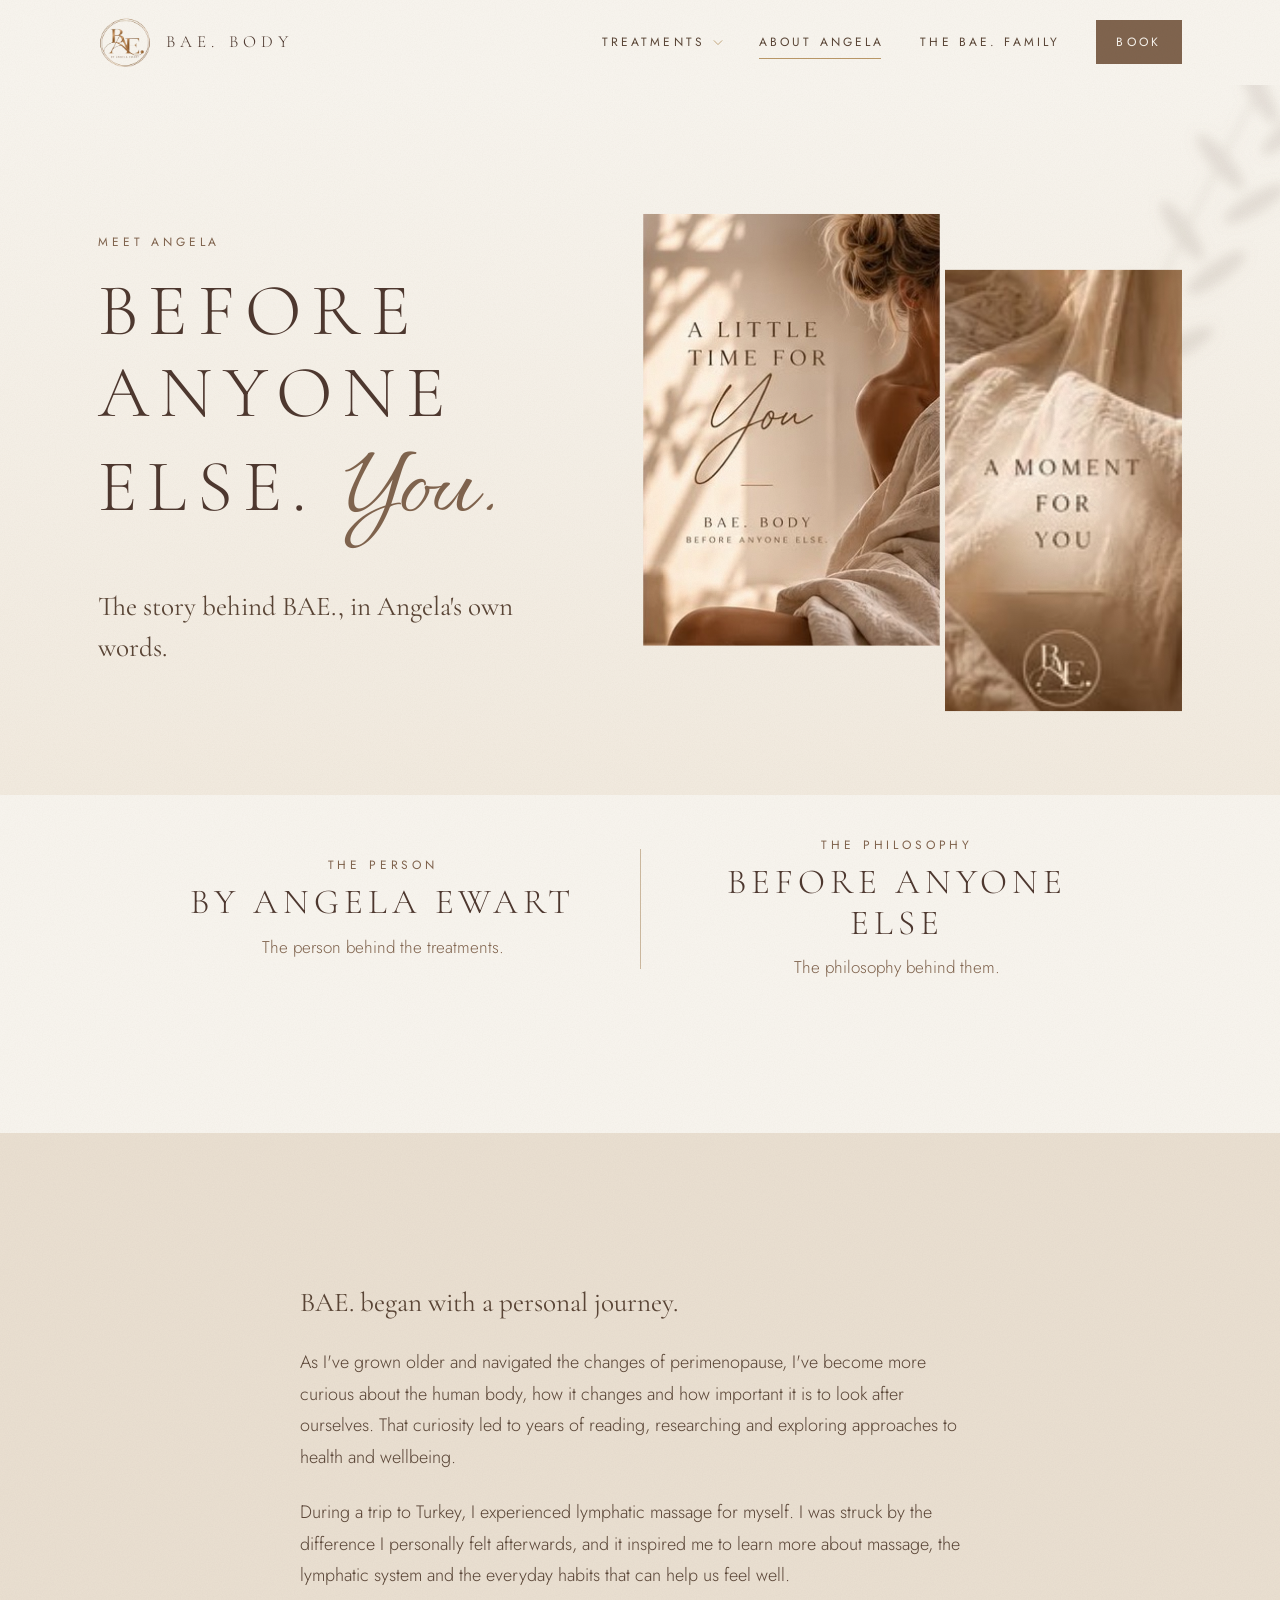
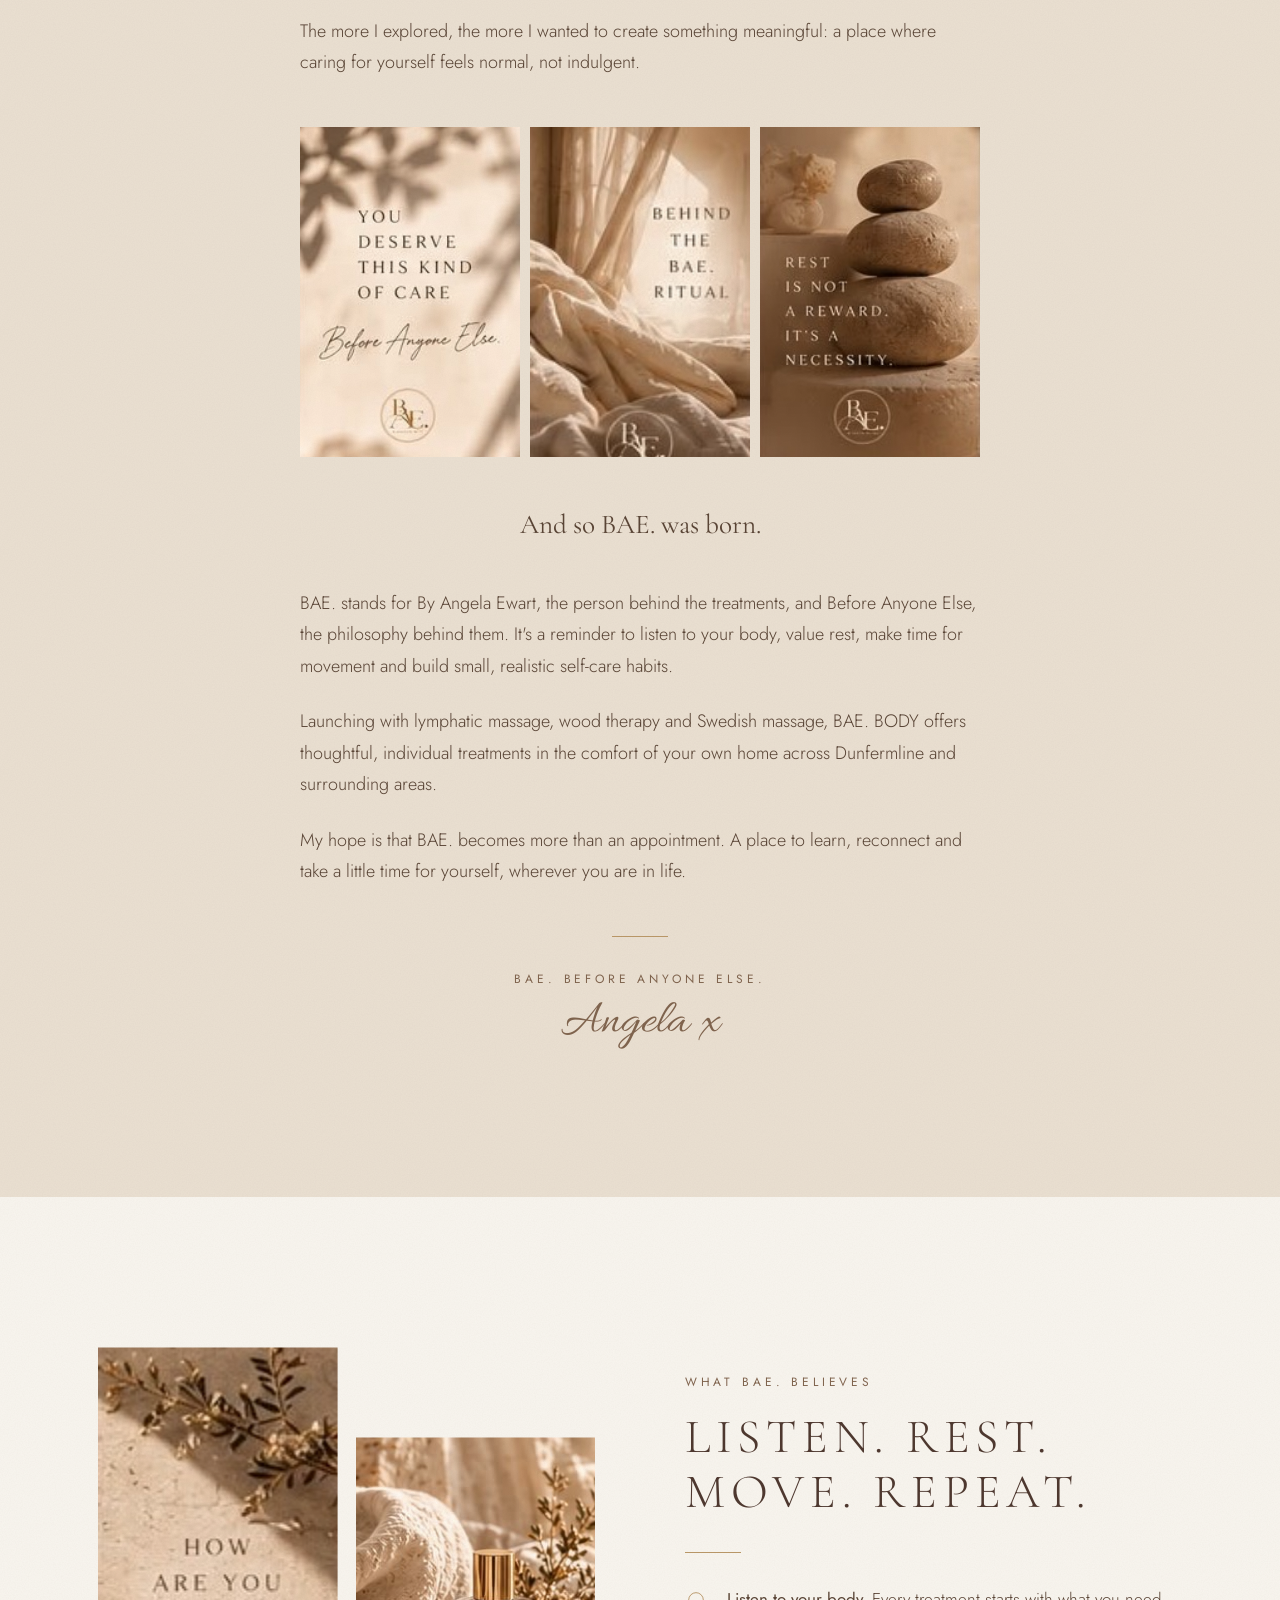
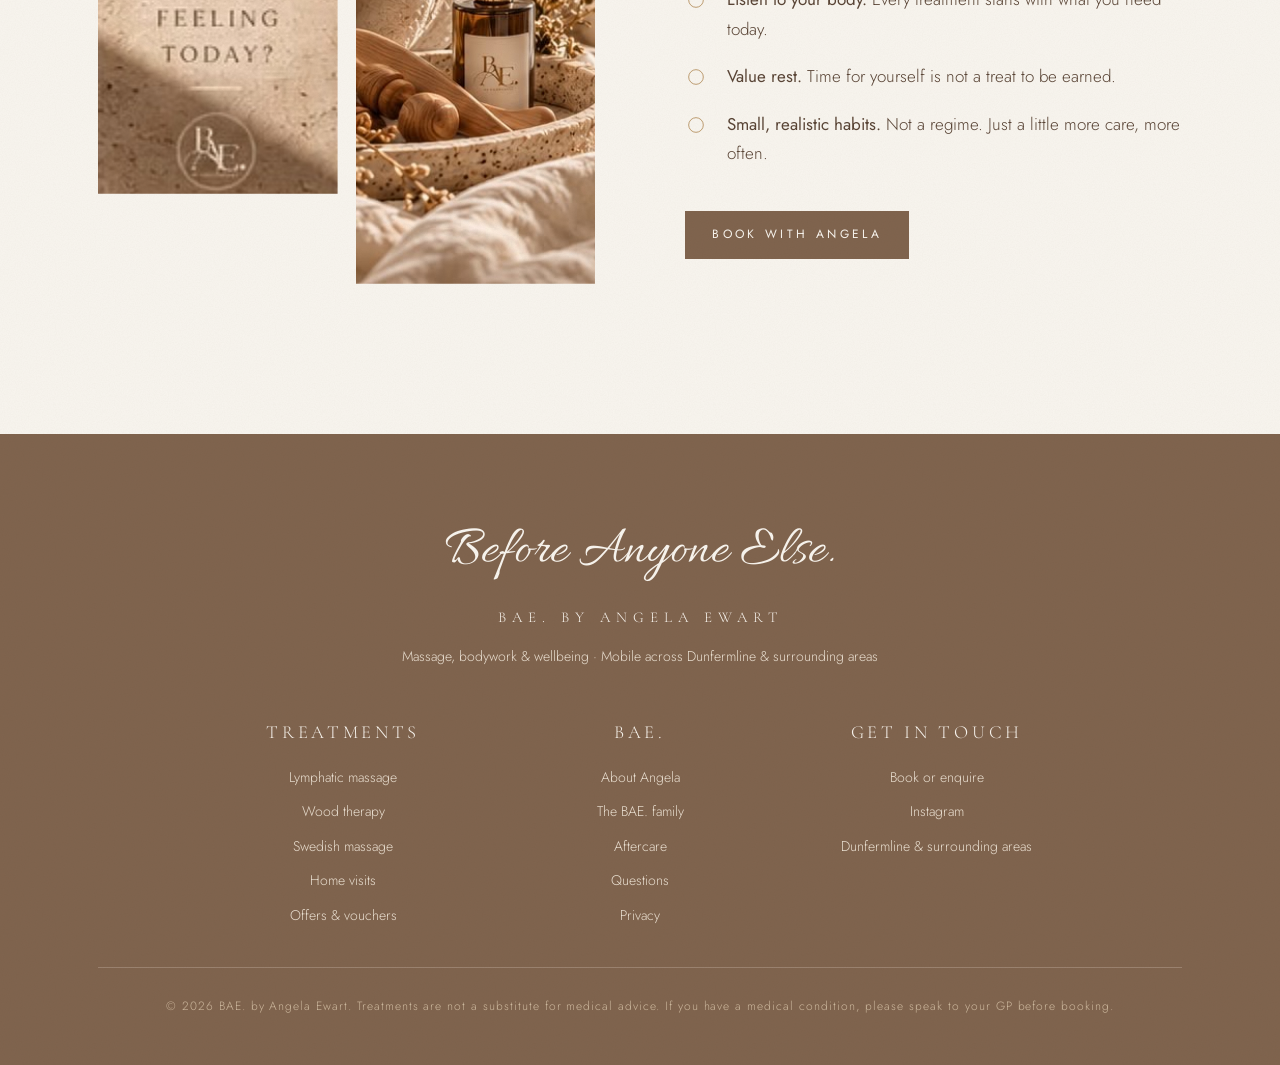
==== commit 4a819bd1: "Phone header fills the status bar; a page for every BAE. branch - iPhone Safari: the header now runs" ====
--- a/about.html
+++ b/about.html
@@ -2,24 +2,24 @@
 <html lang="en-GB">
 <head>
   <meta charset="utf-8">
-  <meta name="viewport" content="width=device-width, initial-scale=1">
+  <meta name="viewport" content="width=device-width, initial-scale=1, viewport-fit=cover">
   <!-- Draft: keep out of search results until launch. Remove this line to go live. -->
   <meta name="robots" content="noindex">
   <title>About Angela | BAE. by Angela Ewart</title>
   <meta name="description" content="BAE. stands for By Angela Ewart and Before Anyone Else. The story behind BAE. BODY, mobile massage across Dunfermline.">
   <meta name="theme-color" content="#F8F5EF">
-  <link rel="icon" href="assets/img/logo.png">
+  <link rel="icon" href="assets/img/logo.png?v=2">
   <link rel="preconnect" href="https://fonts.googleapis.com">
   <link rel="preconnect" href="https://fonts.gstatic.com" crossorigin>
   <link href="https://fonts.googleapis.com/css2?family=Allura&family=Cormorant+Garamond:wght@300;400;500&family=Jost:wght@300;400&display=swap" rel="stylesheet">
-  <link rel="stylesheet" href="css/style.css">
+  <link rel="stylesheet" href="css/style.css?v=7">
 </head>
 <body>
 
 <header class="site-header">
   <div class="wrap">
     <a class="brand" href="index.html" aria-label="BAE. by Angela Ewart, home">
-      <img src="assets/img/logo.png" alt="">
+      <img src="assets/img/logo.png?v=2" alt="">
       <span>BAE. Body</span>
     </a>
     <button class="nav-toggle" aria-label="Menu" aria-expanded="false" aria-controls="nav"><span></span><span></span></button>
@@ -43,7 +43,7 @@
         </div>
       </div>
       <a class="nav-link" href="about.html" aria-current="page">About Angela</a>
-      <a class="nav-link" href="index.html#family">The BAE. family</a>
+      <a class="nav-link" href="family.html">The BAE. family</a>
       <a class="btn" href="contact.html">Book</a>
     </nav>
   </div>
@@ -155,7 +155,7 @@
       <nav aria-label="BAE.">
         <span class="fh">BAE.</span>
         <a href="about.html">About Angela</a>
-        <a href="index.html#family">The BAE. family</a>
+        <a href="family.html">The BAE. family</a>
         <a href="treatments.html#aftercare">Aftercare</a>
         <a href="treatments.html#faq">Questions</a>
         <a href="privacy.html">Privacy</a>
@@ -171,6 +171,6 @@
   </div>
 </footer>
 
-<script src="js/site.js"></script>
+<script src="js/site.js?v=7"></script>
 </body>
 </html>
--- a/css/style.css
+++ b/css/style.css
@@ -16,8 +16,12 @@
   --script: "Allura", "Snell Roundhand", cursive;
 
   --wrap: 1180px;
-  --gutter: clamp(20px, 5vw, 48px);
+  /* Pages draw edge to edge on phones (viewport-fit=cover); keep text clear of notches. */
+  --gutter: max(clamp(20px, 5vw, 48px), env(safe-area-inset-left, 0px), env(safe-area-inset-right, 0px));
+  --safe-top: env(safe-area-inset-top, 0px);
   --header-h: 84px;
+  /* Header plus the status bar it sits under on a phone */
+  --header-total: calc(var(--header-h) + var(--safe-top));
 
   /* Motion language. Nothing is quick and nothing bounces; everything eases in and out.
      settle : 1.4s, things arriving (reveals, menus, hovers)
@@ -46,10 +50,13 @@
   overflow-x: hidden;
 }
 
-/* Paper grain over everything: the "textured ivory muslin" of the brand. */
+/* Paper grain over everything: the "textured ivory muslin" of the brand.
+   Pinned to the page, not the screen: iOS Safari tints its status bar from fixed
+   layers at the top edge, and a fixed full-screen grain would be the one it reads. */
+body { position: relative; }
 body::before {
   content: "";
-  position: fixed;
+  position: absolute;
   inset: 0;
   pointer-events: none;
   z-index: 100;
@@ -203,6 +210,8 @@
   border-bottom: 1px solid transparent;
   transition: border-color var(--settle) var(--ease);
   view-transition-name: site-header;
+  /* Reach up under the phone's status bar, so the page never shows above the header. */
+  padding-top: var(--safe-top);
 }
 .site-header.scrolled { border-bottom-color: rgba(186, 152, 104, .35); }
 
@@ -343,6 +352,9 @@
 
 @media (max-width: 960px) {
   :root { --header-h: 72px; }
+  /* Solid, no blur: iOS Safari fills the status-bar strip with the colour of a solid
+     header pinned to the top; a translucent one leaves the page showing up there. */
+  .site-header { background: var(--ivory); -webkit-backdrop-filter: none; backdrop-filter: none; }
   .brand img { width: 46px; }
   .brand span { font-size: 15px; }
   .nav-toggle { display: block; }
@@ -354,7 +366,7 @@
     top: 100%;
     left: 0;
     right: 0;
-    height: calc(100dvh - var(--header-h));
+    height: calc(100dvh - var(--header-total));
     flex-direction: column;
     align-items: stretch;
     gap: 0;
@@ -985,20 +997,33 @@
 }
 .branch.now .when { color: var(--espresso); border-bottom-color: var(--gold); }
 .branch p { margin: 0; font-size: 15px; line-height: 1.6; }
-@media (max-width: 960px) {
-  .family {
-    grid-template-columns: none;
-    grid-auto-flow: column;
-    grid-auto-columns: 44%;
-    overflow-x: auto;
-    scroll-snap-type: x mandatory;
-    scrollbar-width: none;
-    padding-bottom: 6px;
+.branch .bname { display: none; }
+/* Phones: all five as a list, photo beside words, so none hide off-screen. */
+@media (max-width: 860px) {
+  .family { grid-template-columns: 1fr; gap: 0; margin-top: 40px; }
+  .branch {
+    display: grid;
+    grid-template-columns: 104px 1fr;
+    gap: 20px;
+    align-items: center;
+    padding: 14px 0;
+    border-bottom: 1px solid rgba(186, 152, 104, .25);
   }
-  .family::-webkit-scrollbar { display: none; }
-  .branch { scroll-snap-align: start; }
-}
-@media (max-width: 560px) { .family { grid-auto-columns: 62%; } }
+  .branch:first-child { border-top: 1px solid rgba(186, 152, 104, .25); }
+  .branch .plate { left: 6%; right: 6%; padding: 4px; }
+  .branch .plate strong { font-size: 10px; letter-spacing: .14em; }
+  .branch .plate span { font-size: 8px; letter-spacing: .2em; }
+  .branch .bname {
+    display: block;
+    font-family: var(--display);
+    font-size: 1.45rem;
+    letter-spacing: .12em;
+    text-transform: uppercase;
+    color: var(--espresso);
+    line-height: 1.2;
+  }
+  .branch .when { margin: .4rem 0 .4rem; }
+}
 
 /* ---------- Offers ---------- */
 
@@ -1030,7 +1055,7 @@
 
 .subnav {
   position: sticky;
-  top: var(--header-h);
+  top: var(--header-total);
   z-index: 40;
   background: rgba(248, 245, 239, .92);
   -webkit-backdrop-filter: blur(12px);
@@ -1073,8 +1098,8 @@
 }
 @media (max-width: 960px) { .subnav-track { justify-content: flex-start; } }
 
-.treatment, #mobile, #offers, #aftercare, #faq { scroll-margin-top: calc(var(--header-h) + 54px); }
-#treatments, #family { scroll-margin-top: var(--header-h); }
+.treatment, #mobile, #offers, #aftercare, #faq, .branch-row { scroll-margin-top: calc(var(--header-total) + 54px); }
+#treatments, #family { scroll-margin-top: var(--header-total); }
 
 .next { margin: 2.6rem 0 0; }
 .next a {
@@ -1248,3 +1273,48 @@
   .subnav-ink, .panel, .nav, .nav > * { transition: none !important; }
   ::view-transition-old(root), ::view-transition-new(root) { animation: none; }
 }
+
+/* ---------- The BAE. family page ---------- */
+
+.branch-list { padding-bottom: clamp(40px, 6vw, 80px); }
+.branch-row {
+  padding: clamp(60px, 9vw, 120px) 0;
+  border-top: 1px solid rgba(186, 152, 104, .3);
+}
+.branch-row:first-child { border-top: 0; }
+.branch-row > .tile { aspect-ratio: 131 / 244; width: min(320px, 100%); justify-self: center; }
+.branch-row .status {
+  display: inline-block;
+  margin-bottom: 1.2rem;
+  padding: .45em 1.1em;
+  border: 1px solid var(--oat);
+  border-radius: 999px;
+  font-size: 10px;
+  letter-spacing: .3em;
+  text-transform: uppercase;
+  color: var(--coffee);
+}
+.branch-row .status.now { border-color: var(--gold); background: var(--coffee); color: var(--ivory); }
+.includes { list-style: none; padding: 0; margin: 1.6rem 0 2.2rem; }
+.includes li {
+  padding: .75rem 0 .75rem 1.6rem;
+  border-bottom: 1px solid rgba(186, 152, 104, .25);
+  position: relative;
+}
+.includes li::before {
+  content: "";
+  position: absolute;
+  left: 2px;
+  top: 1.35rem;
+  width: 6px;
+  height: 6px;
+  border: 1px solid var(--gold);
+  border-radius: 50%;
+}
+@media (max-width: 860px) {
+  .branch-row > .tile { width: min(240px, 70%); }
+}
+/* Small tiles in a page-head strip: caption text scales with the tile */
+.head-strip .plate { left: 6%; right: 6%; padding: 6px; }
+.head-strip .plate strong { font-size: clamp(10px, 1.15vw, 1.15rem); letter-spacing: .14em; }
+.head-strip .plate span { font-size: clamp(8px, .7vw, 10px); }
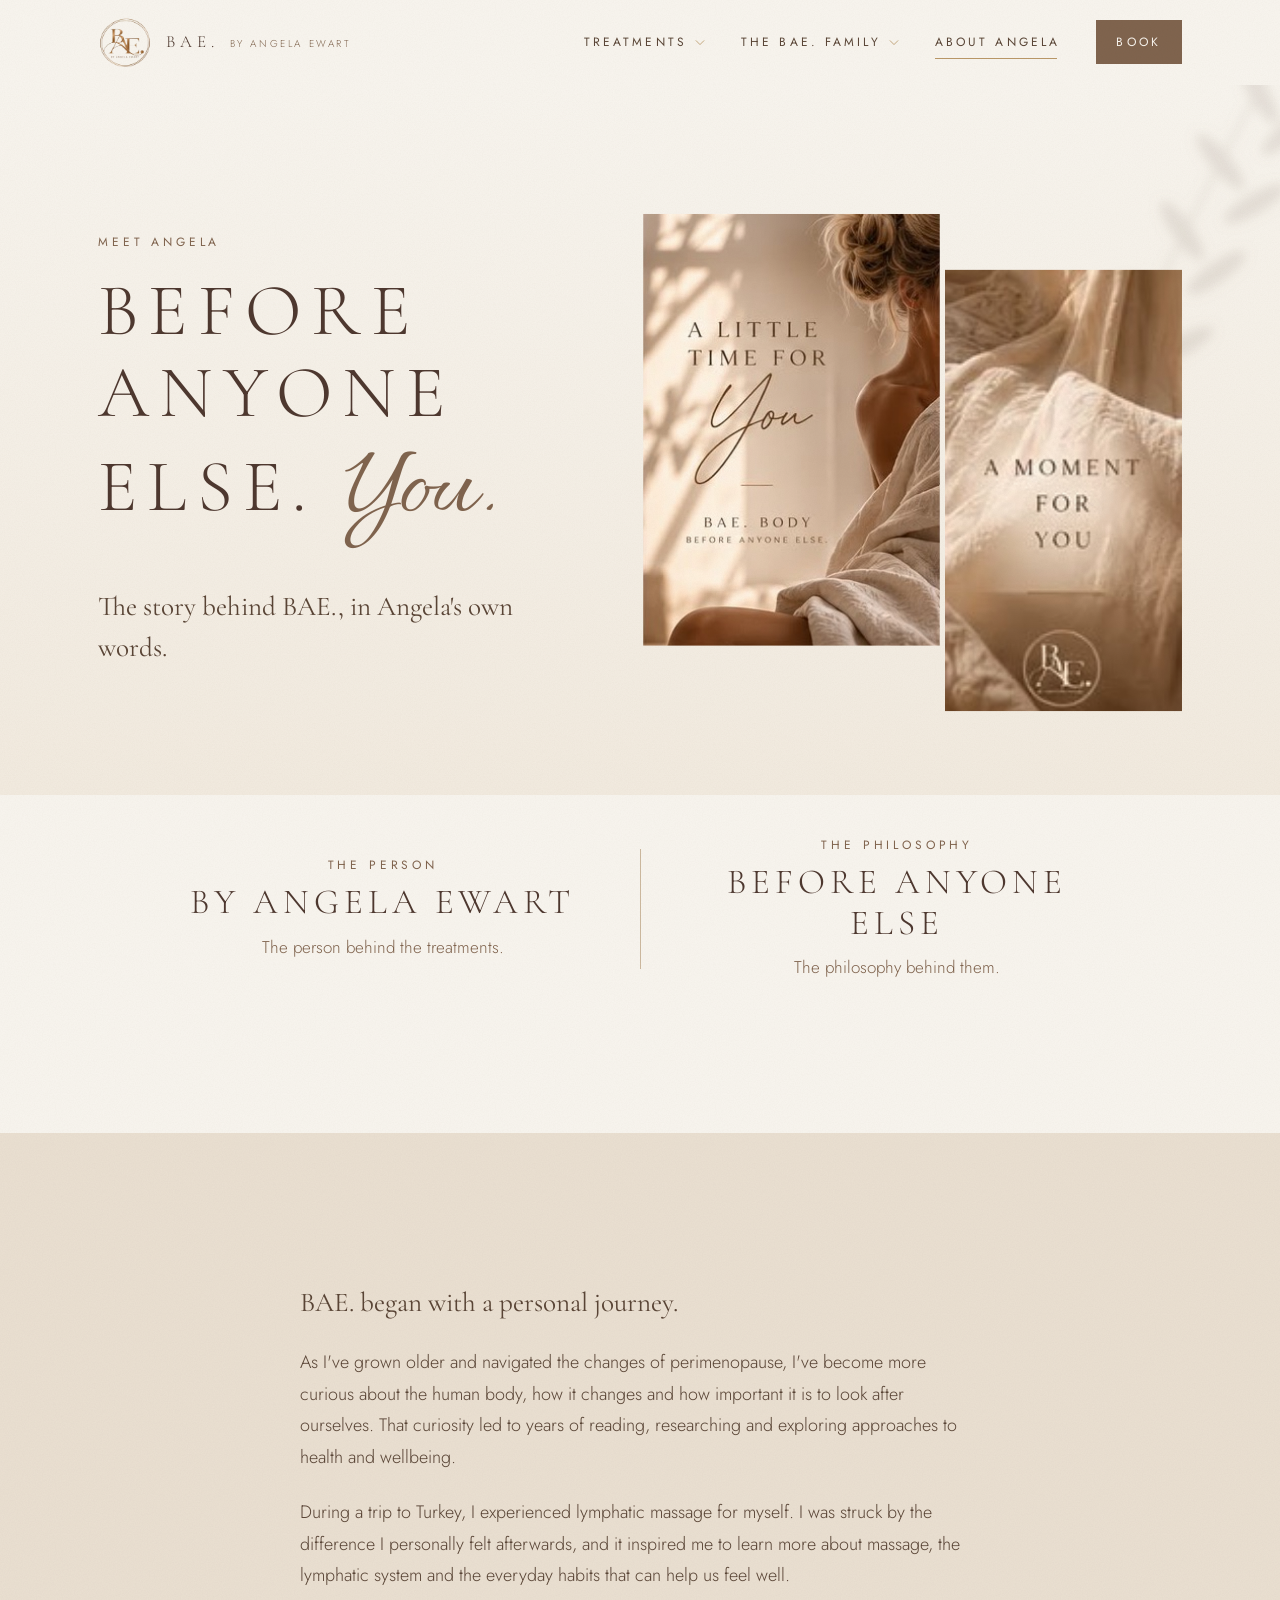
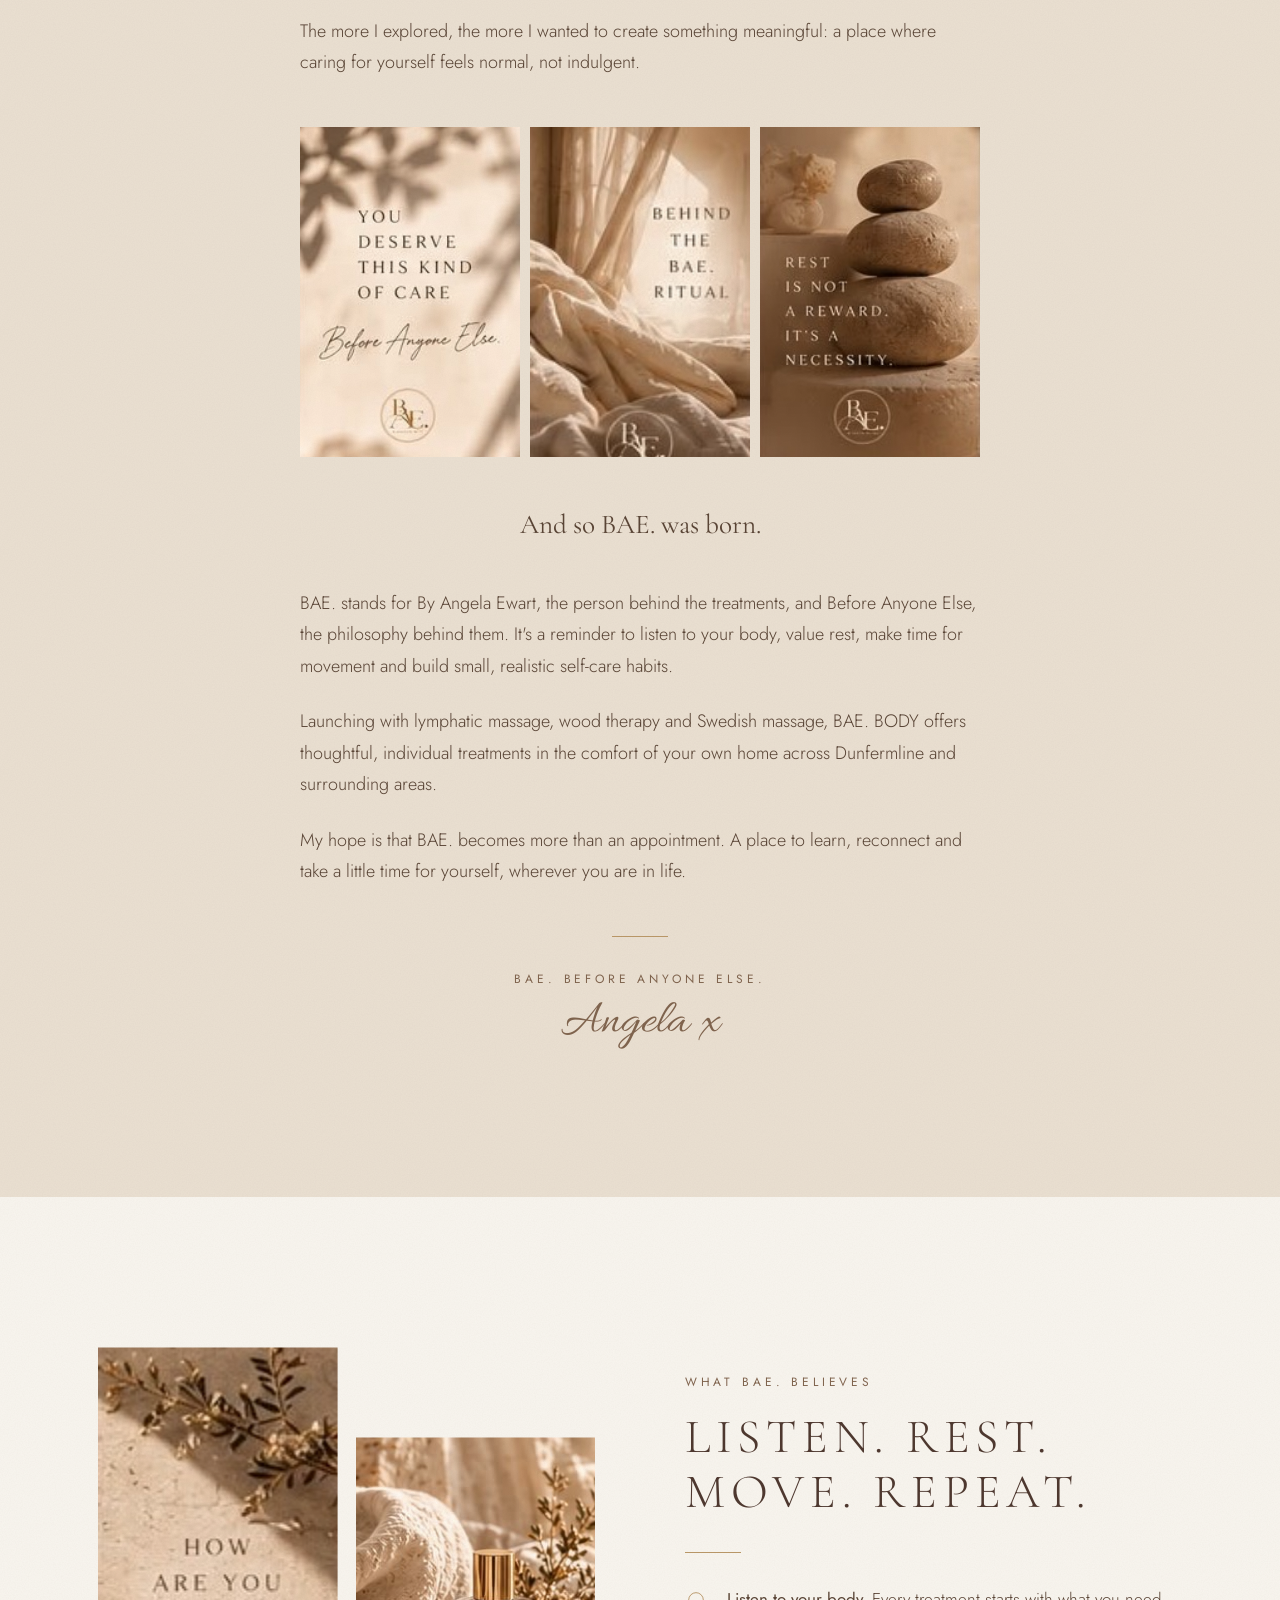
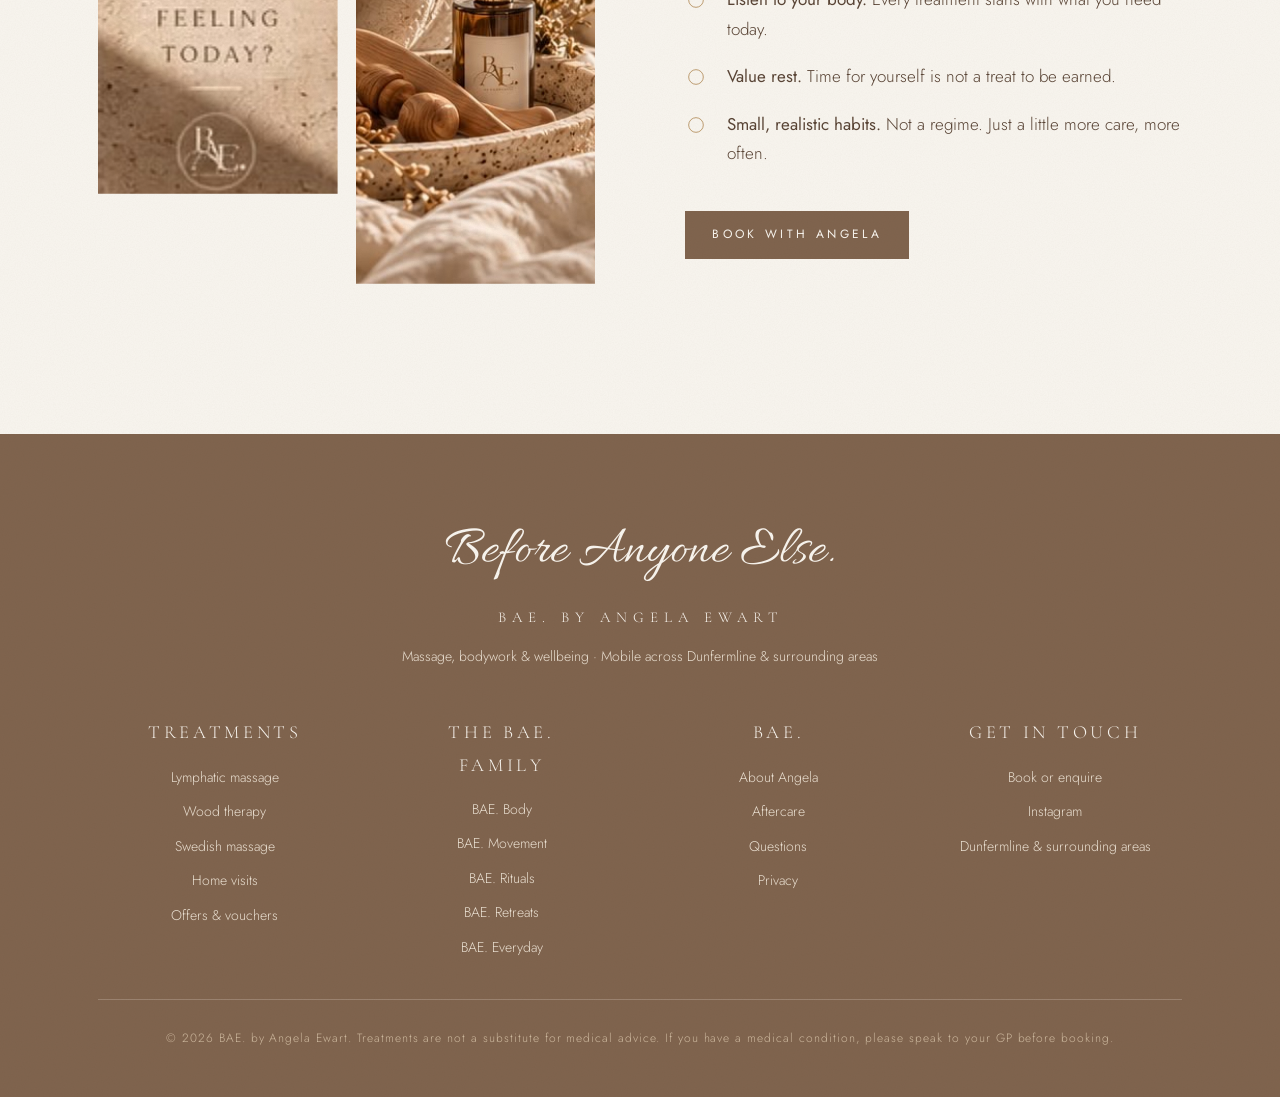
==== commit df3e22f9: "Phone menu opens again; every BAE. branch in the menu; calm logo transitions - Phone menu: it hung f" ====
--- a/about.html
+++ b/about.html
@@ -2,6 +2,8 @@
 <html lang="en-GB">
 <head>
   <meta charset="utf-8">
+  <!-- Ivory screen until the logo fade takes over, so nothing flashes on arrival -->
+  <script>document.documentElement.classList.add('js');if(!matchMedia('(prefers-reduced-motion: reduce)').matches)document.documentElement.classList.add('veiled');</script>
   <meta name="viewport" content="width=device-width, initial-scale=1, viewport-fit=cover">
   <!-- Draft: keep out of search results until launch. Remove this line to go live. -->
   <meta name="robots" content="noindex">
@@ -12,15 +14,15 @@
   <link rel="preconnect" href="https://fonts.googleapis.com">
   <link rel="preconnect" href="https://fonts.gstatic.com" crossorigin>
   <link href="https://fonts.googleapis.com/css2?family=Allura&family=Cormorant+Garamond:wght@300;400;500&family=Jost:wght@300;400&display=swap" rel="stylesheet">
-  <link rel="stylesheet" href="css/style.css?v=7">
+  <link rel="stylesheet" href="css/style.css?v=13">
 </head>
-<body>
+<body data-brand="by Angela Ewart">
 
 <header class="site-header">
   <div class="wrap">
     <a class="brand" href="index.html" aria-label="BAE. by Angela Ewart, home">
       <img src="assets/img/logo.png?v=2" alt="">
-      <span>BAE. Body</span>
+      <span class="brand-word" aria-hidden="true"><span class="bae">BAE.</span><span class="sub master">by Angela Ewart</span></span>
     </a>
     <button class="nav-toggle" aria-label="Menu" aria-expanded="false" aria-controls="nav"><span></span><span></span></button>
     <nav class="nav" id="nav" aria-label="Main">
@@ -42,8 +44,25 @@
           </div>
         </div>
       </div>
+      <div class="nav-item has-panel">
+        <a class="nav-link" href="family.html">The BAE. family <svg class="chev" viewBox="0 0 12 8" aria-hidden="true"><path d="M1 1.5l5 5 5-5" fill="none" stroke="currentColor"/></svg></a>
+        <div class="panel">
+          <div class="panel-inner">
+            <div class="panel-treatments">
+              <a class="ptreat" href="family.html#body"><img src="assets/img/thumb-swedish.jpg" alt=""><span><strong>BAE. Body</strong><em>Available now</em></span></a>
+              <a class="ptreat" href="family.html#movement"><img src="assets/img/thumb-movement.jpg" alt=""><span><strong>BAE. Movement</strong><em>In the future</em></span></a>
+              <a class="ptreat" href="family.html#rituals"><img src="assets/img/thumb-rituals.jpg" alt=""><span><strong>BAE. Rituals</strong><em>In the future</em></span></a>
+              <a class="ptreat" href="family.html#retreats"><img src="assets/img/thumb-retreats.jpg" alt=""><span><strong>BAE. Retreats</strong><em>In the future</em></span></a>
+              <a class="ptreat" href="family.html#everyday"><img src="assets/img/thumb-everyday.jpg" alt=""><span><strong>BAE. Everyday</strong><em>One day, perhaps</em></span></a>
+            </div>
+            <div class="panel-more">
+              <a href="family.html">Explore the BAE. family</a>
+              <p class="panel-note">Only BAE. Body can be booked at the moment. The rest are on their way.</p>
+            </div>
+          </div>
+        </div>
+      </div>
       <a class="nav-link" href="about.html" aria-current="page">About Angela</a>
-      <a class="nav-link" href="family.html">The BAE. family</a>
       <a class="btn" href="contact.html">Book</a>
     </nav>
   </div>
@@ -152,10 +171,17 @@
         <a href="treatments.html#mobile">Home visits</a>
         <a href="treatments.html#offers">Offers &amp; vouchers</a>
       </nav>
+      <nav aria-label="The BAE. family">
+        <span class="fh">The BAE. family</span>
+        <a href="family.html#body">BAE. Body</a>
+        <a href="family.html#movement">BAE. Movement</a>
+        <a href="family.html#rituals">BAE. Rituals</a>
+        <a href="family.html#retreats">BAE. Retreats</a>
+        <a href="family.html#everyday">BAE. Everyday</a>
+      </nav>
       <nav aria-label="BAE.">
         <span class="fh">BAE.</span>
         <a href="about.html">About Angela</a>
-        <a href="family.html">The BAE. family</a>
         <a href="treatments.html#aftercare">Aftercare</a>
         <a href="treatments.html#faq">Questions</a>
         <a href="privacy.html">Privacy</a>
@@ -171,6 +197,6 @@
   </div>
 </footer>
 
-<script src="js/site.js?v=7"></script>
+<script src="js/site.js?v=13"></script>
 </body>
 </html>
--- a/css/style.css
+++ b/css/style.css
@@ -36,7 +36,6 @@
 
 *, *::before, *::after { box-sizing: border-box; }
 
-html { scroll-behavior: smooth; }
 
 body {
   margin: 0;
@@ -47,6 +46,8 @@
   font-size: 17px;
   line-height: 1.75;
   -webkit-font-smoothing: antialiased;
+  /* No grey flash on tap (iOS); focus rings still show for keyboards */
+  -webkit-tap-highlight-color: transparent;
   overflow-x: hidden;
 }
 
@@ -209,7 +210,6 @@
   backdrop-filter: blur(12px);
   border-bottom: 1px solid transparent;
   transition: border-color var(--settle) var(--ease);
-  view-transition-name: site-header;
   /* Reach up under the phone's status bar, so the page never shows above the header. */
   padding-top: var(--safe-top);
 }
@@ -229,13 +229,24 @@
   text-decoration: none;
 }
 .brand img { width: 54px; height: auto; }
-.brand span {
+/* "BAE." stays; the word after it follows the part of BAE. you're looking at */
+.brand-word {
+  display: flex;
+  align-items: baseline;
+  gap: .6em;
   font-family: var(--display);
   font-size: 17px;
   letter-spacing: .3em;
   text-transform: uppercase;
   color: var(--espresso);
-}
+  white-space: nowrap;
+}
+.brand .sub {
+  display: inline-block;
+  transition: opacity .5s var(--ease), filter .5s var(--ease), transform .6s var(--ease);
+}
+.brand .sub.master { font-family: var(--text); font-size: 10px; letter-spacing: .26em; color: var(--coffee); }
+.brand .sub.out { opacity: 0; filter: blur(4px); transform: translateY(-5px); }
 
 .nav { display: flex; align-items: center; gap: 36px; }
 .nav-link {
@@ -328,6 +339,7 @@
   transition: color .6s var(--ease), padding-left .8s var(--ease);
 }
 .panel-more a:hover { color: var(--gold); padding-left: 6px; }
+.panel-note { margin: 10px 0 0; font-size: 13px; line-height: 1.6; color: var(--coffee); }
 
 .nav-toggle {
   display: none;
@@ -356,14 +368,15 @@
      header pinned to the top; a translucent one leaves the page showing up there. */
   .site-header { background: var(--ivory); -webkit-backdrop-filter: none; backdrop-filter: none; }
   .brand img { width: 46px; }
-  .brand span { font-size: 15px; }
+  .brand-word { font-size: 15px; gap: .5em; }
+  .brand .sub.master { font-size: 9px; letter-spacing: .2em; }
   .nav-toggle { display: block; }
   /* Phone menu: a quiet full-height page, every treatment visible at once. */
-  /* The header's backdrop blur makes it the containing block for this fixed layer,
-     so it hangs from the header's bottom edge with an explicit height. */
+  /* Hangs just under the header. (The header has no blur on phones, so this is
+     measured from the screen; with a blur it would be measured from the header.) */
   .nav {
     position: fixed;
-    top: 100%;
+    top: var(--header-total);
     left: 0;
     right: 0;
     height: calc(100dvh - var(--header-total));
@@ -748,7 +761,7 @@
 }
 .footer-cols {
   display: grid;
-  grid-template-columns: repeat(3, minmax(0, 220px));
+  grid-template-columns: repeat(4, minmax(0, 200px));
   justify-content: center;
   gap: 40px clamp(30px, 6vw, 90px);
   margin: 3rem 0 1rem;
@@ -757,7 +770,8 @@
 .footer-cols .fh { font-family: var(--display); font-size: 1.15rem; letter-spacing: .2em; text-transform: uppercase; color: var(--ivory); margin-bottom: 6px; }
 .footer-cols a, .footer-cols span:not(.fh) { font-size: 14px; text-decoration: none; color: var(--linen); transition: color .6s var(--ease); }
 .footer-cols a:hover { color: var(--ivory); }
-@media (max-width: 700px) { .footer-cols { grid-template-columns: 1fr; } }
+@media (max-width: 860px) { .footer-cols { grid-template-columns: 1fr 1fr; } }
+@media (max-width: 520px) { .footer-cols { grid-template-columns: 1fr; } }
 .site-footer .fine {
   border-top: 1px solid rgba(234, 224, 210, .25);
   padding-top: 28px;
@@ -817,17 +831,18 @@
 .hero-photos figure:nth-child(2) { aspect-ratio: 391 / 427; }
 .hero-photos figure:nth-child(3) { aspect-ratio: 300 / 430; }
 
+/* Phones: the three photos sit still in a mosaic. A sideways-scrolling strip here
+   caught the first upward swipe on iPhone, moving the photos instead of the page. */
 @media (max-width: 960px) {
   .photo-hero { grid-template-columns: 1fr; }
   .hero-panel { padding: 48px var(--gutter) 40px; }
-  .hero-photos {
-    display: flex;
-    overflow-x: auto;
-    scroll-snap-type: x mandatory;
-    scrollbar-width: none;
-  }
-  .hero-photos::-webkit-scrollbar { display: none; }
-  .hero-photos figure { flex: none; height: min(440px, 62vh); scroll-snap-align: start; }
+  .hero-photos { grid-template-columns: 1.15fr 1fr; grid-template-rows: 1fr 1fr; }
+  .hero-photos figure:nth-child(1) { grid-row: 1 / 3; aspect-ratio: 293 / 427; }
+  /* The tall photo sets the height; the two beside it fill half each */
+  .hero-photos figure:nth-child(2), .hero-photos figure:nth-child(3) { aspect-ratio: auto; min-height: 0; }
+  .hero-photos figure:nth-child(2) img, .hero-photos figure:nth-child(3) img { position: absolute; inset: 0; }
+  .hero-photos figure:nth-child(2) img { object-position: 50% 12%; }
+  .hero-photos figure:nth-child(3) img { object-position: 50% 42%; }
 }
 
 /* Slow zoom on hover for any tile, like a reel cover coming alive. */
@@ -1253,12 +1268,60 @@
   0%, 48% { opacity: 0; } 58%, 88% { opacity: 1; } 100% { opacity: 0; }
 }
 
-/* ---------- Between pages: a slow cross-fade (where supported) ---------- */
-
-@view-transition { navigation: auto; }
-::view-transition-old(root), ::view-transition-new(root) {
-  animation-duration: .9s;
-  animation-timing-function: var(--ease);
+/* ---------- Between places: the logo veil ----------
+   Every link, to another page or a section of this one, fades to ivory, lets the
+   logo breathe while its ring draws, moves there out of sight, then fades back.
+   No fast scrolling anywhere. */
+
+html.veiled::after {
+  content: "";
+  position: fixed;
+  inset: 0;
+  z-index: 300;
+  background: var(--ivory);
+  /* Failsafe: if the script never runs, the page still appears */
+  animation: veil-failsafe 0s linear 3.5s forwards;
+}
+@keyframes veil-failsafe { to { visibility: hidden; } }
+.veil {
+  position: fixed;
+  inset: 0;
+  z-index: 300;
+  display: grid;
+  place-content: center;
+  justify-items: center;
+  gap: 22px;
+  background: var(--ivory);
+  opacity: 0;
+  visibility: hidden;
+  transition: opacity .9s var(--ease), visibility 0s linear .9s;
+}
+.veil.on { opacity: 1; visibility: visible; transition: opacity .65s var(--ease), visibility 0s; }
+.veil-mark { position: relative; width: 132px; aspect-ratio: 1; display: grid; place-items: center; }
+.veil-mark img { width: 74%; animation: veil-breathe 3.2s var(--ease-breath) infinite; }
+.veil-ring { position: absolute; inset: 0; width: 100%; height: 100%; transform: rotate(-90deg); }
+.veil-ring circle {
+  fill: none;
+  stroke: var(--gold);
+  stroke-width: .6;
+  stroke-dasharray: 296;
+  stroke-dashoffset: 296;
+}
+.veil.on.drawing .veil-ring circle { animation: veil-draw 1.5s var(--ease) forwards; }
+.veil-word {
+  min-height: 1.4em;
+  font-size: 11px;
+  letter-spacing: .34em;
+  text-transform: uppercase;
+  color: var(--coffee);
+  opacity: 0;
+  transition: opacity .8s var(--ease) .2s;
+}
+.veil.on .veil-word { opacity: 1; }
+@keyframes veil-draw { to { stroke-dashoffset: 0; } }
+@keyframes veil-breathe {
+  0%, 100% { transform: scale(.96); opacity: .82; }
+  50% { transform: scale(1.02); opacity: 1; }
 }
 
 /* ---------- Reduced motion: everything still, nothing hidden ---------- */
@@ -1271,7 +1334,7 @@
   .breathe-words span:first-child { opacity: 1; }
   .breathe-words span:first-child::after { content: ", slowly"; }
   .subnav-ink, .panel, .nav, .nav > * { transition: none !important; }
-  ::view-transition-old(root), ::view-transition-new(root) { animation: none; }
+  html.veiled::after, .veil { display: none; }
 }
 
 /* ---------- The BAE. family page ---------- */
@@ -1318,3 +1381,8 @@
 .head-strip .plate { left: 6%; right: 6%; padding: 6px; }
 .head-strip .plate strong { font-size: clamp(10px, 1.15vw, 1.15rem); letter-spacing: .14em; }
 .head-strip .plate span { font-size: clamp(8px, .7vw, 10px); }
+
+/* Sideways strips scroll sideways only, so an upward swipe that starts on one
+   always moves the page. */
+.gram, .subnav-track { overflow-y: hidden; overscroll-behavior-x: contain; }
+@media (max-width: 700px) { .quotes { overflow-y: hidden; overscroll-behavior-x: contain; } }
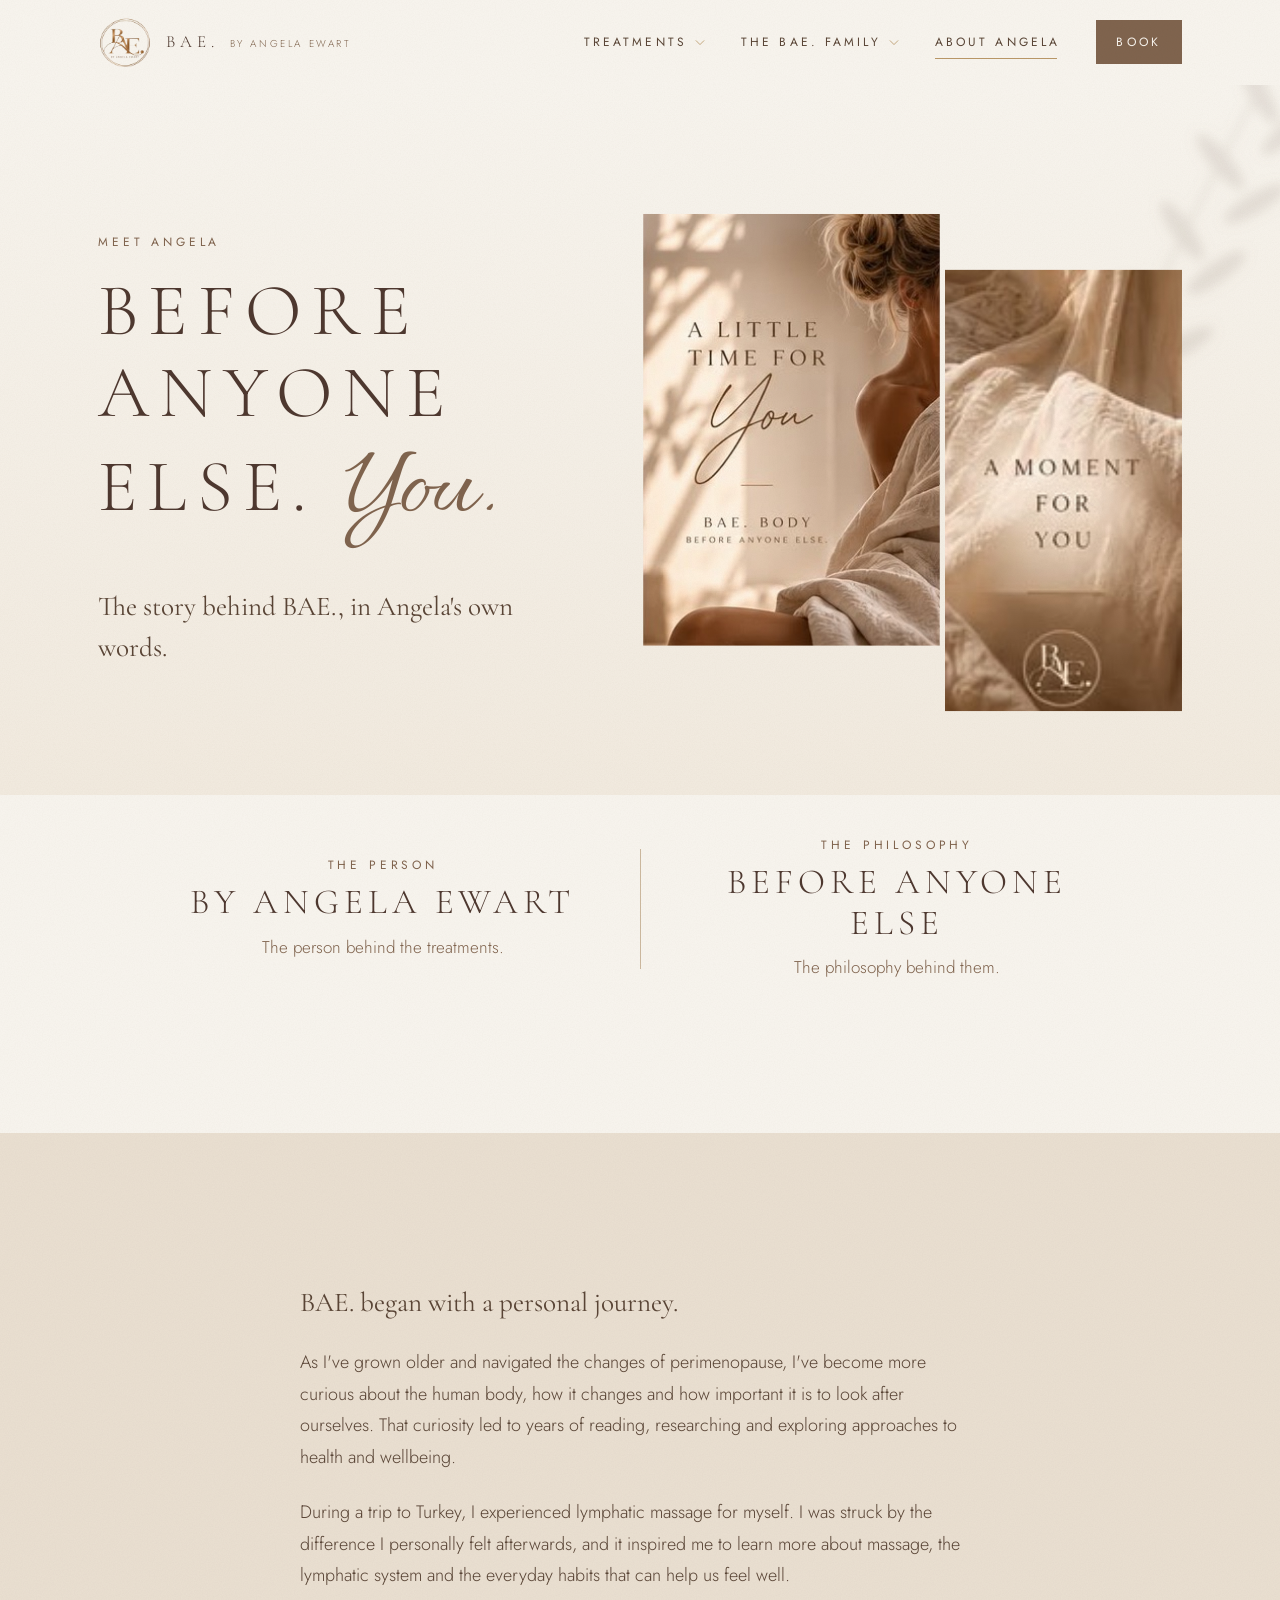
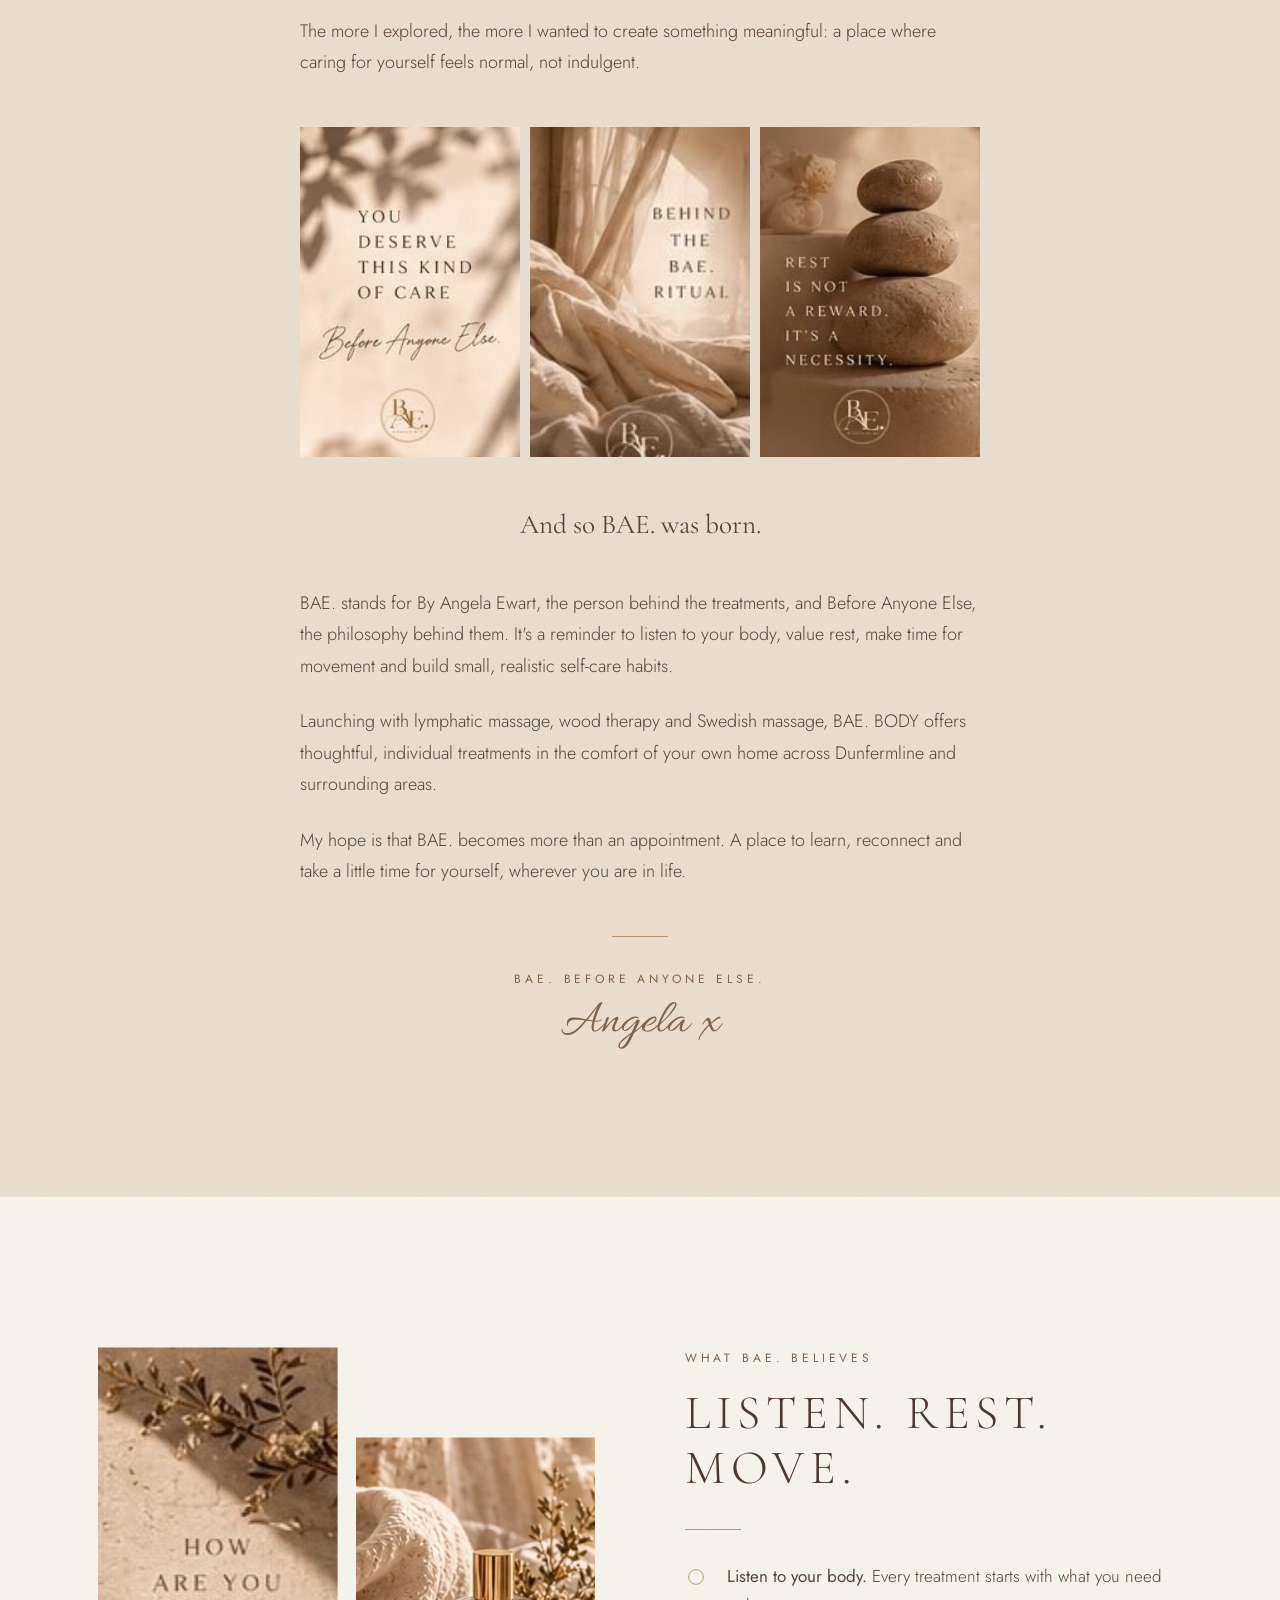
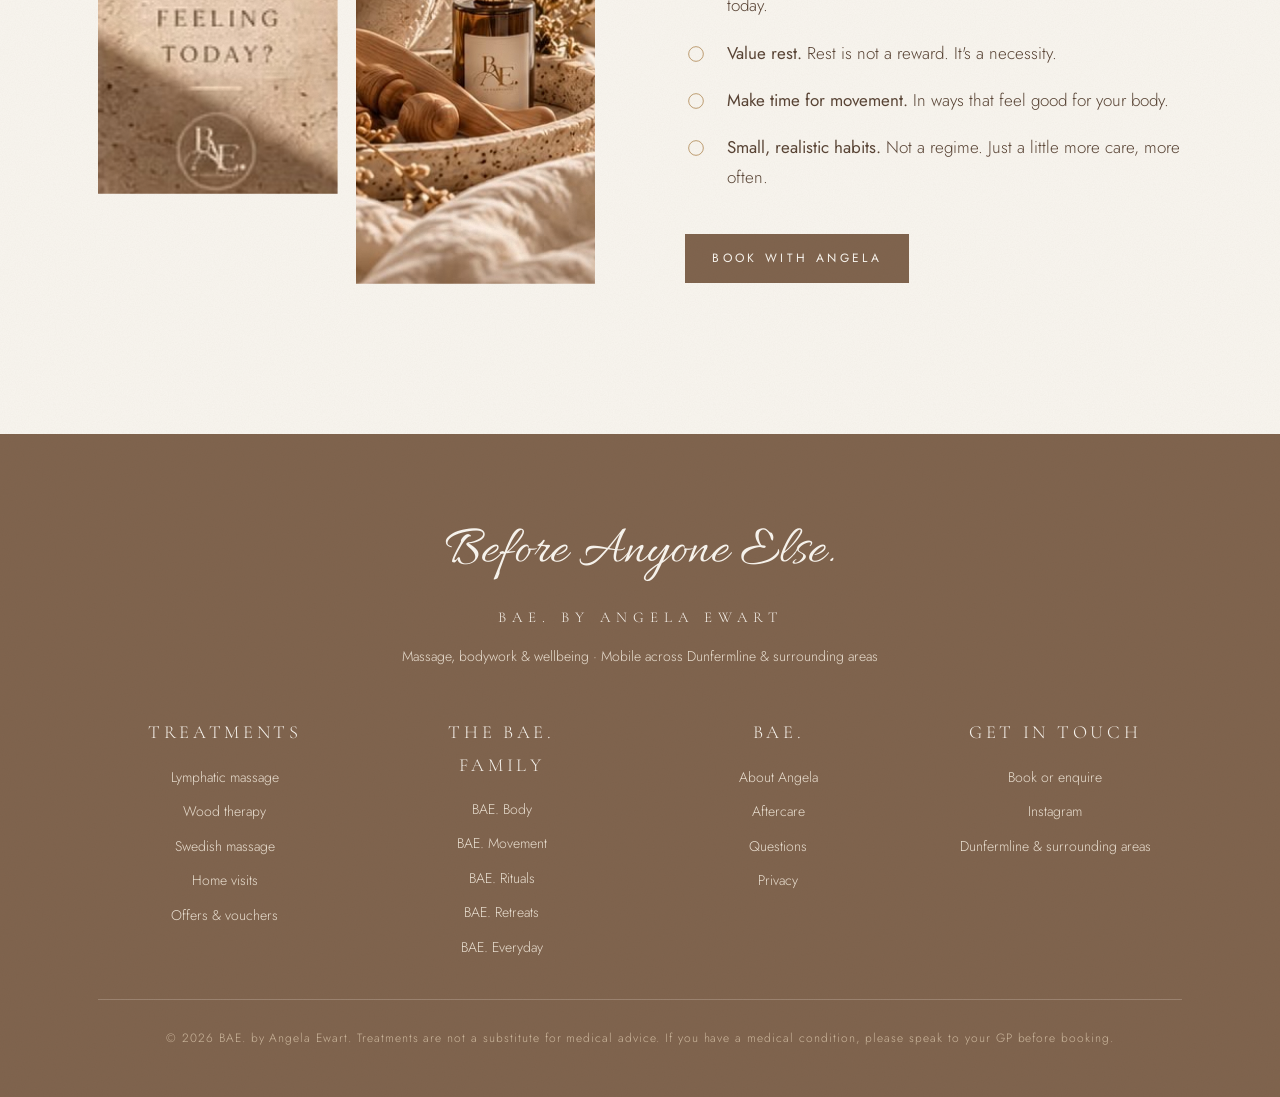
==== commit 50e4b052: "Copy pass: clear lines, in the Brand Bible's own words - Family heading 'One philosophy, five ways i" ====
--- a/about.html
+++ b/about.html
@@ -134,7 +134,7 @@
       </div>
       <div class="reveal">
         <span class="eyebrow">What BAE. believes</span>
-        <h2 class="title">Listen. Rest. <br>Move. Repeat.</h2>
+        <h2 class="title">Listen. Rest. <br>Move.</h2>
         <hr class="rule">
         <ul class="points">
           <li>
@@ -143,7 +143,11 @@
           </li>
           <li>
             <svg viewBox="0 0 24 24" fill="none" stroke="currentColor" stroke-width="1"><circle cx="12" cy="12" r="8"/></svg>
-            <span><strong style="font-weight:400">Value rest.</strong> Time for yourself is not a treat to be earned.</span>
+            <span><strong style="font-weight:400">Value rest.</strong> Rest is not a reward. It's a necessity.</span>
+          </li>
+          <li>
+            <svg viewBox="0 0 24 24" fill="none" stroke="currentColor" stroke-width="1"><circle cx="12" cy="12" r="8"/></svg>
+            <span><strong style="font-weight:400">Make time for movement.</strong> In ways that feel good for your body.</span>
           </li>
           <li>
             <svg viewBox="0 0 24 24" fill="none" stroke="currentColor" stroke-width="1"><circle cx="12" cy="12" r="8"/></svg>
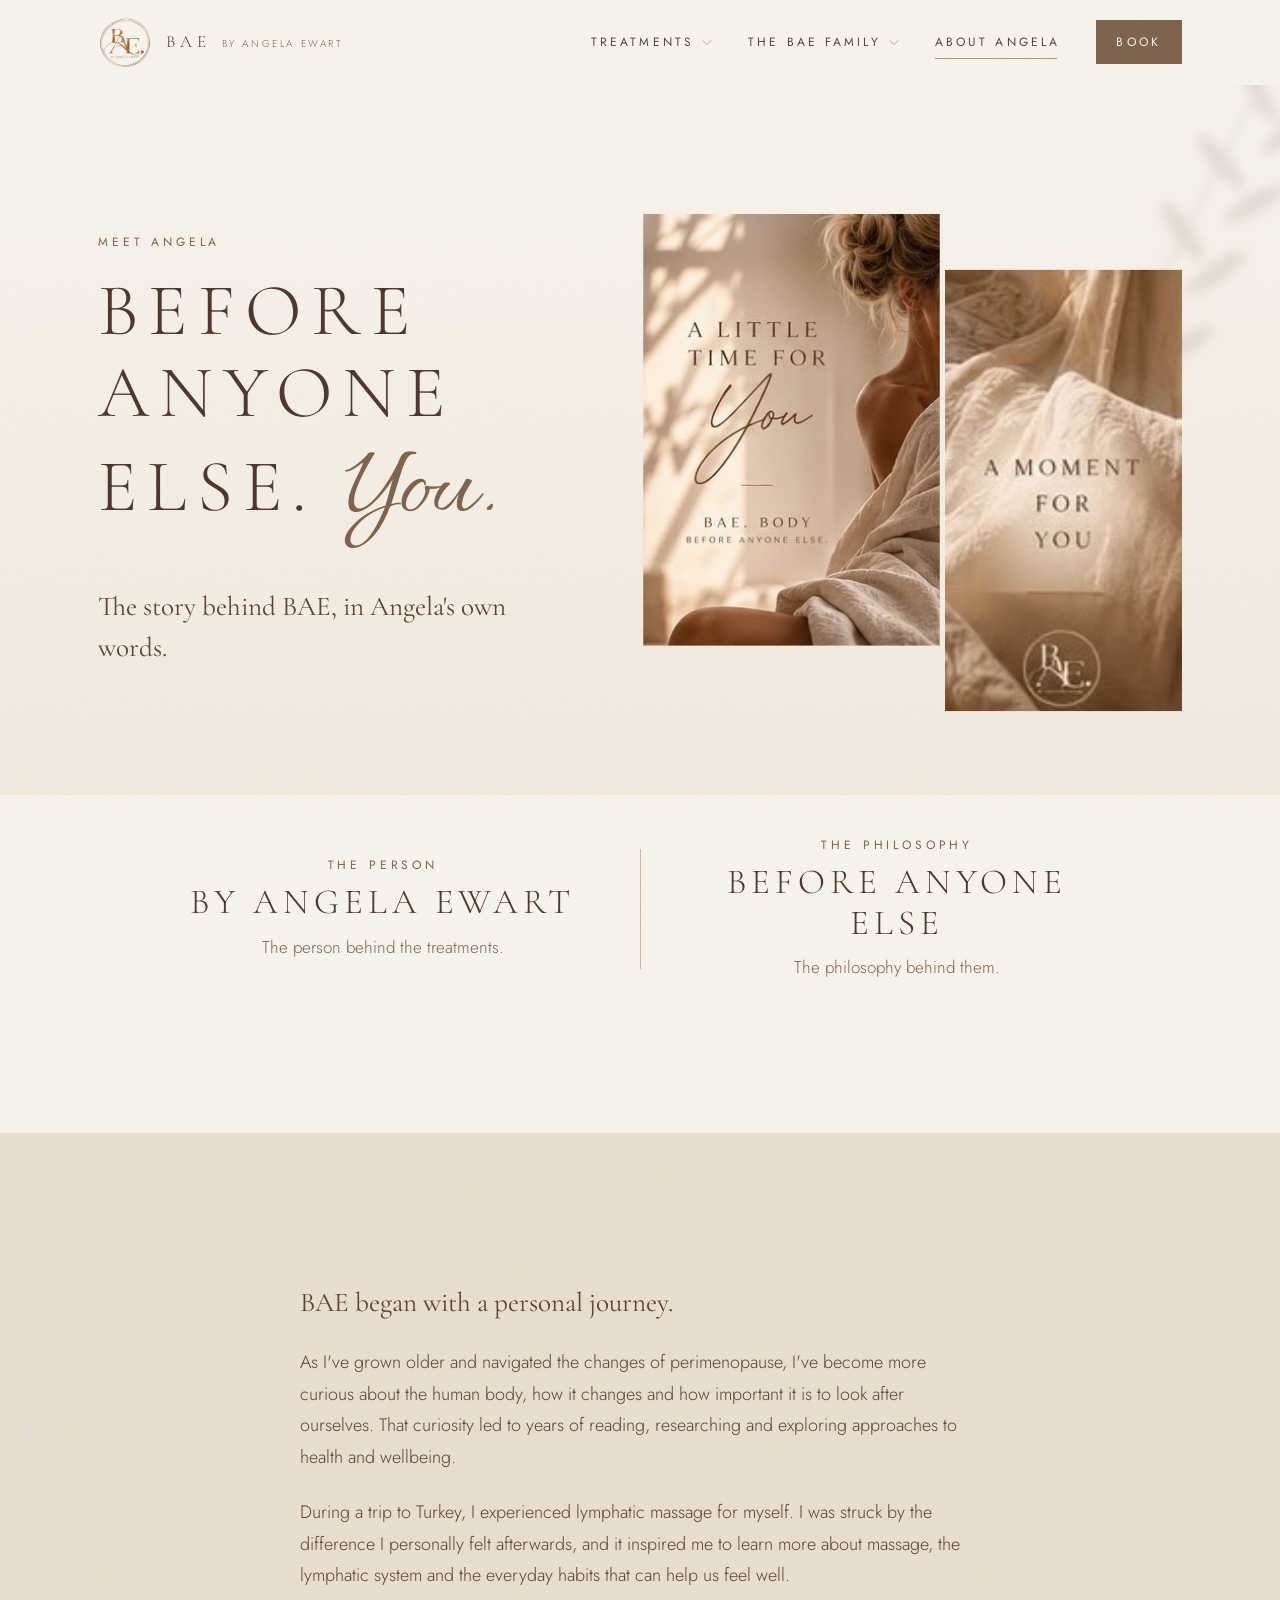
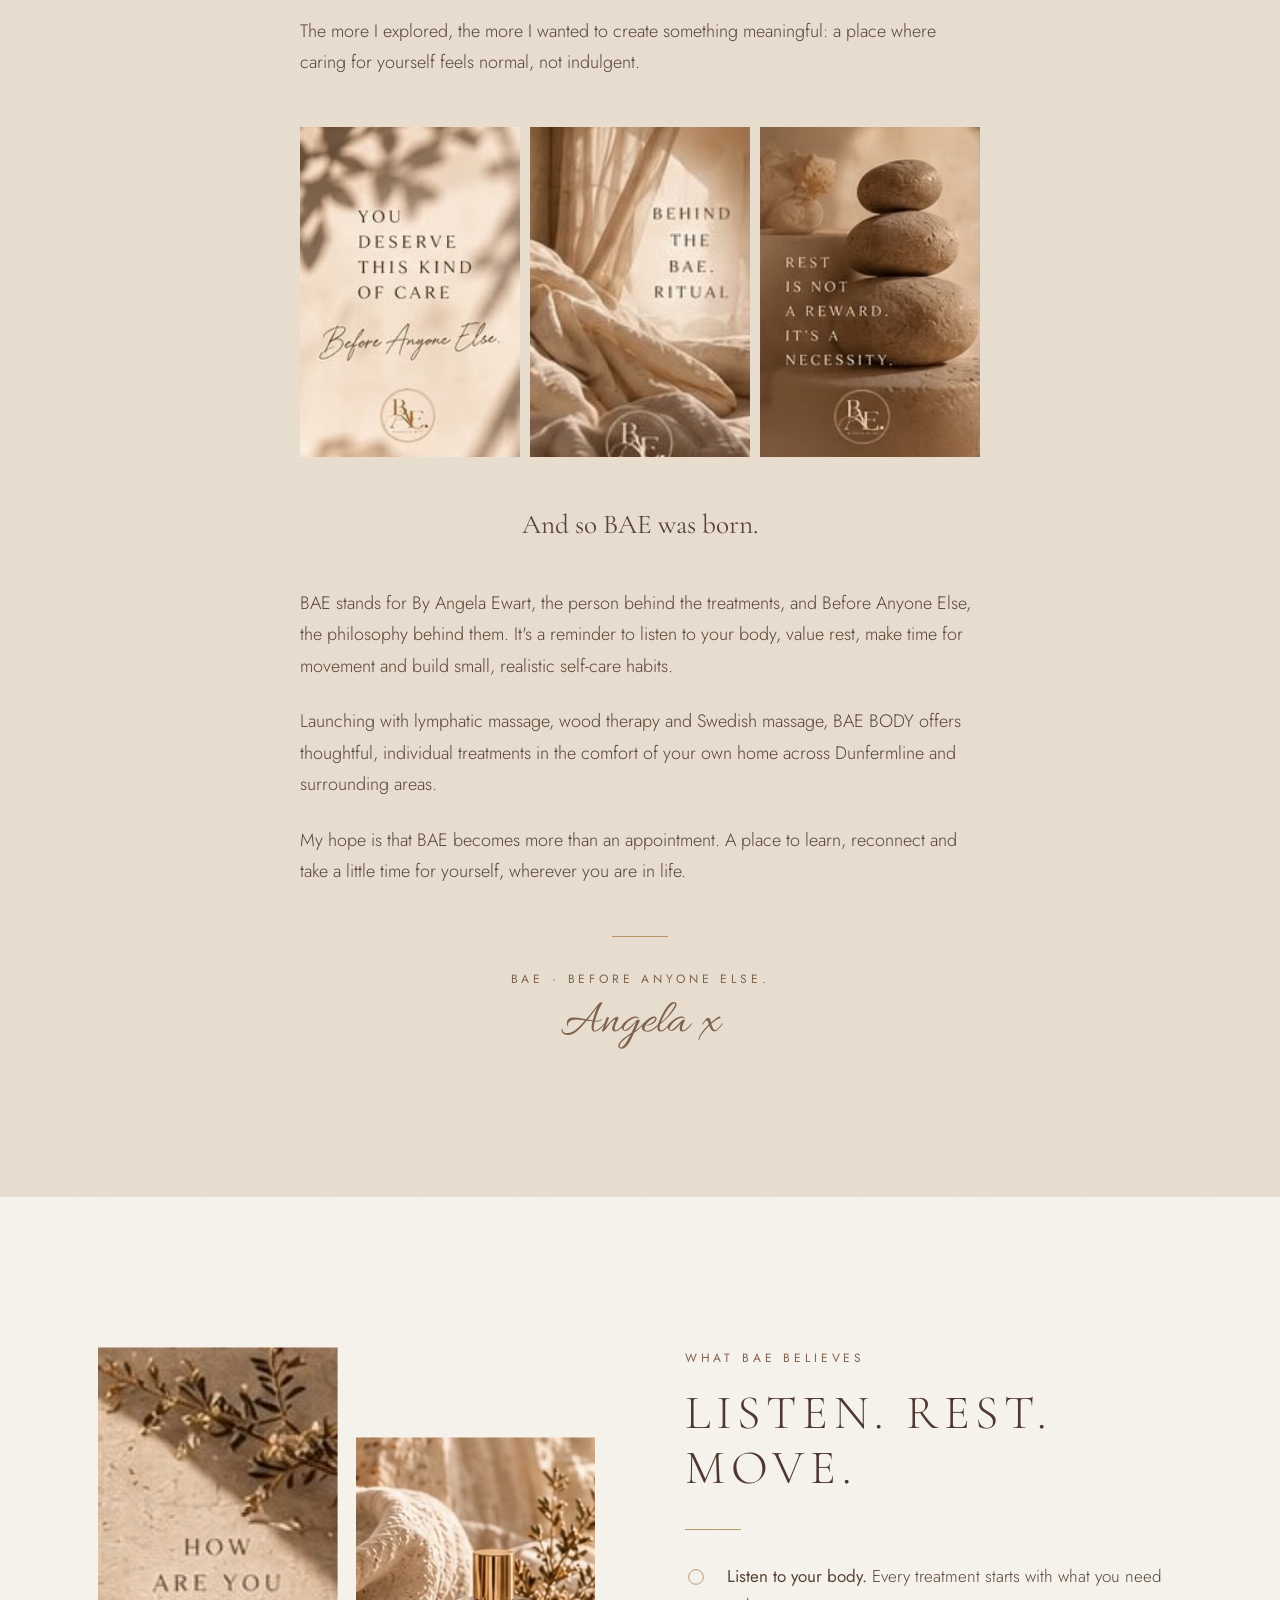
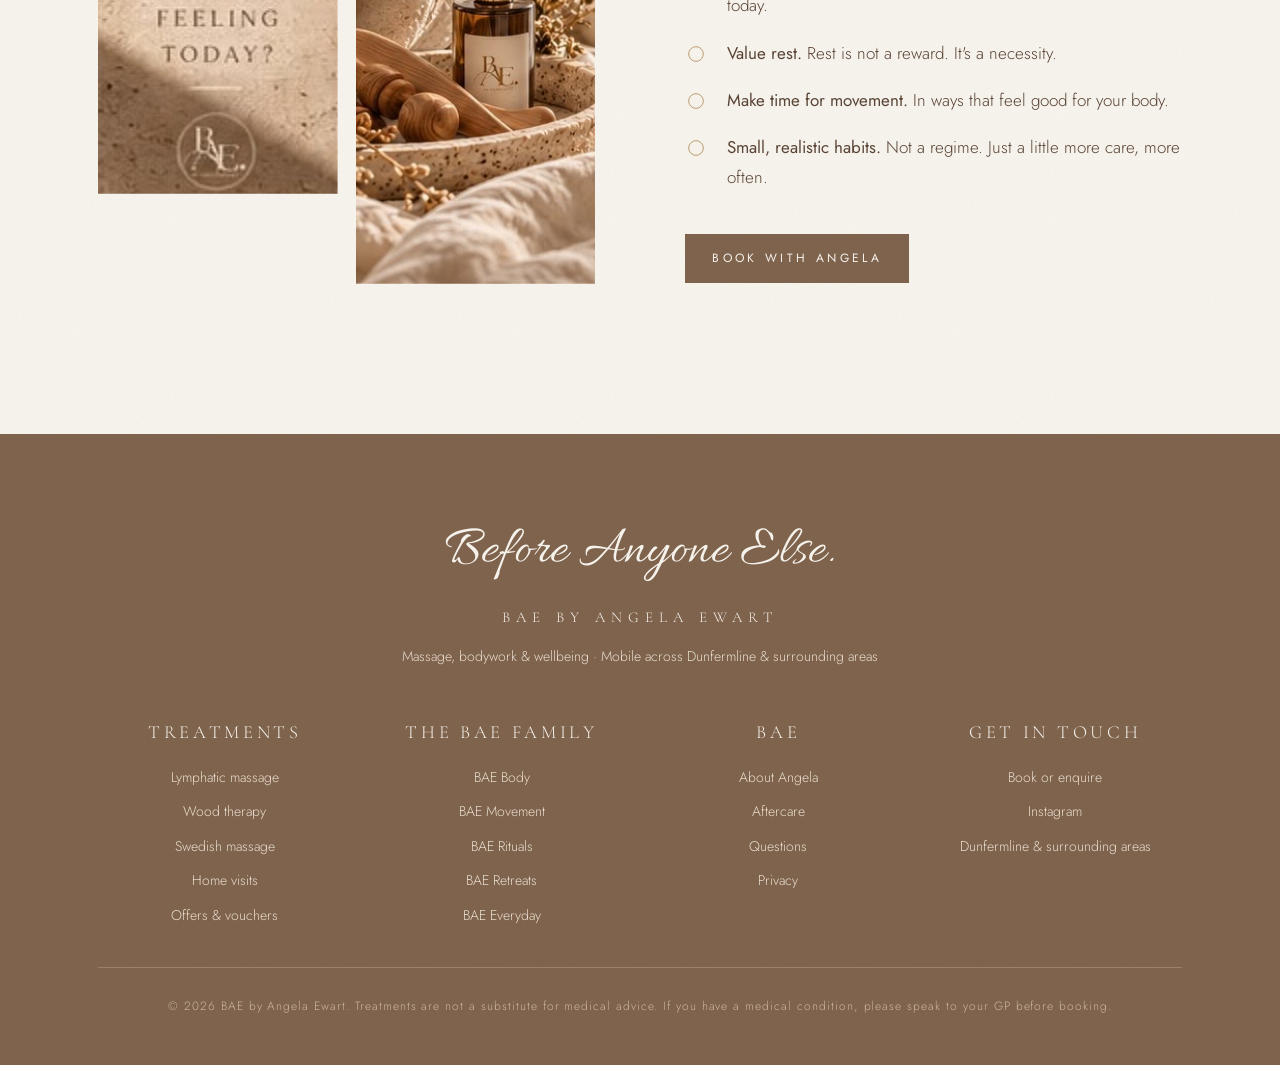
==== commit 8a279d4f: "Write BAE without the full stop throughout Every 'BAE.' in page text, titles, menus, captions, alt t" ====
--- a/about.html
+++ b/about.html
@@ -7,22 +7,22 @@
   <meta name="viewport" content="width=device-width, initial-scale=1, viewport-fit=cover">
   <!-- Draft: keep out of search results until launch. Remove this line to go live. -->
   <meta name="robots" content="noindex">
-  <title>About Angela | BAE. by Angela Ewart</title>
-  <meta name="description" content="BAE. stands for By Angela Ewart and Before Anyone Else. The story behind BAE. BODY, mobile massage across Dunfermline.">
+  <title>About Angela | BAE by Angela Ewart</title>
+  <meta name="description" content="BAE stands for By Angela Ewart and Before Anyone Else. The story behind BAE BODY, mobile massage across Dunfermline.">
   <meta name="theme-color" content="#F8F5EF">
   <link rel="icon" href="assets/img/logo.png?v=2">
   <link rel="preconnect" href="https://fonts.googleapis.com">
   <link rel="preconnect" href="https://fonts.gstatic.com" crossorigin>
   <link href="https://fonts.googleapis.com/css2?family=Allura&family=Cormorant+Garamond:wght@300;400;500&family=Jost:wght@300;400&display=swap" rel="stylesheet">
-  <link rel="stylesheet" href="css/style.css?v=13">
+  <link rel="stylesheet" href="css/style.css?v=14">
 </head>
 <body data-brand="by Angela Ewart">
 
 <header class="site-header">
   <div class="wrap">
-    <a class="brand" href="index.html" aria-label="BAE. by Angela Ewart, home">
+    <a class="brand" href="index.html" aria-label="BAE by Angela Ewart, home">
       <img src="assets/img/logo.png?v=2" alt="">
-      <span class="brand-word" aria-hidden="true"><span class="bae">BAE.</span><span class="sub master">by Angela Ewart</span></span>
+      <span class="brand-word" aria-hidden="true"><span class="bae">BAE</span><span class="sub master">by Angela Ewart</span></span>
     </a>
     <button class="nav-toggle" aria-label="Menu" aria-expanded="false" aria-controls="nav"><span></span><span></span></button>
     <nav class="nav" id="nav" aria-label="Main">
@@ -45,19 +45,19 @@
         </div>
       </div>
       <div class="nav-item has-panel">
-        <a class="nav-link" href="family.html">The BAE. family <svg class="chev" viewBox="0 0 12 8" aria-hidden="true"><path d="M1 1.5l5 5 5-5" fill="none" stroke="currentColor"/></svg></a>
+        <a class="nav-link" href="family.html">The BAE family <svg class="chev" viewBox="0 0 12 8" aria-hidden="true"><path d="M1 1.5l5 5 5-5" fill="none" stroke="currentColor"/></svg></a>
         <div class="panel">
           <div class="panel-inner">
             <div class="panel-treatments">
-              <a class="ptreat" href="family.html#body"><img src="assets/img/thumb-swedish.jpg" alt=""><span><strong>BAE. Body</strong><em>Available now</em></span></a>
-              <a class="ptreat" href="family.html#movement"><img src="assets/img/thumb-movement.jpg" alt=""><span><strong>BAE. Movement</strong><em>In the future</em></span></a>
-              <a class="ptreat" href="family.html#rituals"><img src="assets/img/thumb-rituals.jpg" alt=""><span><strong>BAE. Rituals</strong><em>In the future</em></span></a>
-              <a class="ptreat" href="family.html#retreats"><img src="assets/img/thumb-retreats.jpg" alt=""><span><strong>BAE. Retreats</strong><em>In the future</em></span></a>
-              <a class="ptreat" href="family.html#everyday"><img src="assets/img/thumb-everyday.jpg" alt=""><span><strong>BAE. Everyday</strong><em>One day, perhaps</em></span></a>
+              <a class="ptreat" href="family.html#body"><img src="assets/img/thumb-swedish.jpg" alt=""><span><strong>BAE Body</strong><em>Available now</em></span></a>
+              <a class="ptreat" href="family.html#movement"><img src="assets/img/thumb-movement.jpg" alt=""><span><strong>BAE Movement</strong><em>In the future</em></span></a>
+              <a class="ptreat" href="family.html#rituals"><img src="assets/img/thumb-rituals.jpg" alt=""><span><strong>BAE Rituals</strong><em>In the future</em></span></a>
+              <a class="ptreat" href="family.html#retreats"><img src="assets/img/thumb-retreats.jpg" alt=""><span><strong>BAE Retreats</strong><em>In the future</em></span></a>
+              <a class="ptreat" href="family.html#everyday"><img src="assets/img/thumb-everyday.jpg" alt=""><span><strong>BAE Everyday</strong><em>One day, perhaps</em></span></a>
             </div>
             <div class="panel-more">
-              <a href="family.html">Explore the BAE. family</a>
-              <p class="panel-note">Only BAE. Body can be booked at the moment. The rest are on their way.</p>
+              <a href="family.html">Explore the BAE family</a>
+              <p class="panel-note">Only BAE Body can be booked at the moment. The rest are on their way.</p>
             </div>
           </div>
         </div>
@@ -76,7 +76,7 @@
       <div class="reveal">
         <span class="eyebrow">Meet Angela</span>
         <h1 class="display">Before anyone else. <span class="script" style="font-size:1.4em">You.</span></h1>
-        <p class="lede">The story behind BAE., in Angela's own words.</p>
+        <p class="lede">The story behind BAE, in Angela's own words.</p>
       </div>
       <div class="head-strip reveal" style="grid-template-columns:1.25fr 1fr">
         <figure class="tile" data-drift="0.04" style="aspect-ratio:293/427"><img src="assets/img/hero-woman.jpg" alt="A woman wrapped in soft linen in warm sunlight. A little time for you."></figure>
@@ -104,22 +104,22 @@
   <section class="pad tone-linen">
     <div class="wrap">
       <div class="story reveal">
-        <p class="lede">BAE. began with a personal journey.</p>
+        <p class="lede">BAE began with a personal journey.</p>
         <p>As I've grown older and navigated the changes of perimenopause, I've become more curious about the human body, how it changes and how important it is to look after ourselves. That curiosity led to years of reading, researching and exploring approaches to health and wellbeing.</p>
         <p>During a trip to Turkey, I experienced lymphatic massage for myself. I was struck by the difference I personally felt afterwards, and it inspired me to learn more about massage, the lymphatic system and the everyday habits that can help us feel well.</p>
         <p>The more I explored, the more I wanted to create something meaningful: a place where caring for yourself feels normal, not indulgent.</p>
         <div class="quotes" style="grid-template-columns:repeat(3,1fr);margin:3rem 0">
           <figure class="tile"><img src="assets/img/quote-care.jpg" alt="You deserve this kind of care. Before Anyone Else."></figure>
-          <figure class="tile"><img src="assets/img/story-ritual.jpg" alt="Behind the BAE. ritual."></figure>
+          <figure class="tile"><img src="assets/img/story-ritual.jpg" alt="Behind the BAE ritual."></figure>
           <figure class="tile"><img src="assets/img/quote-rest.jpg" alt="Rest is not a reward. It's a necessity."></figure>
         </div>
-        <p class="lede center" style="margin:2.6rem 0">And so BAE. was born.</p>
-        <p>BAE. stands for By Angela Ewart, the person behind the treatments, and Before Anyone Else, the philosophy behind them. It's a reminder to listen to your body, value rest, make time for movement and build small, realistic self-care habits.</p>
-        <p>Launching with lymphatic massage, wood therapy and Swedish massage, BAE. BODY offers thoughtful, individual treatments in the comfort of your own home across Dunfermline and surrounding areas.</p>
-        <p>My hope is that BAE. becomes more than an appointment. A place to learn, reconnect and take a little time for yourself, wherever you are in life.</p>
+        <p class="lede center" style="margin:2.6rem 0">And so BAE was born.</p>
+        <p>BAE stands for By Angela Ewart, the person behind the treatments, and Before Anyone Else, the philosophy behind them. It's a reminder to listen to your body, value rest, make time for movement and build small, realistic self-care habits.</p>
+        <p>Launching with lymphatic massage, wood therapy and Swedish massage, BAE BODY offers thoughtful, individual treatments in the comfort of your own home across Dunfermline and surrounding areas.</p>
+        <p>My hope is that BAE becomes more than an appointment. A place to learn, reconnect and take a little time for yourself, wherever you are in life.</p>
         <div class="signoff">
           <hr class="rule center">
-          <span class="eyebrow" style="margin:0">BAE. Before Anyone Else.</span>
+          <span class="eyebrow" style="margin:0">BAE · Before Anyone Else.</span>
           <span class="script">Angela x</span>
         </div>
       </div>
@@ -130,10 +130,10 @@
     <div class="wrap split">
       <div class="pair reveal">
         <figure class="tile"><img src="assets/img/story-feeling.jpg" alt="An olive branch on natural stone. How are you feeling today?"></figure>
-        <figure class="tile" data-drift="0.06"><img src="assets/img/ritual-tray.jpg" alt="Wooden massage tools and a BAE. oil bottle on a speckled stone tray"></figure>
+        <figure class="tile" data-drift="0.06"><img src="assets/img/ritual-tray.jpg" alt="Wooden massage tools and a BAE oil bottle on a speckled stone tray"></figure>
       </div>
       <div class="reveal">
-        <span class="eyebrow">What BAE. believes</span>
+        <span class="eyebrow">What BAE believes</span>
         <h2 class="title">Listen. Rest. <br>Move.</h2>
         <hr class="rule">
         <ul class="points">
@@ -164,7 +164,7 @@
 <footer class="site-footer">
   <div class="wrap">
     <span class="script">Before Anyone Else.</span>
-    <p class="name">BAE. by Angela Ewart</p>
+    <p class="name">BAE by Angela Ewart</p>
     <p>Massage, bodywork &amp; wellbeing · Mobile across Dunfermline &amp; surrounding areas</p>
     <div class="footer-cols">
       <nav aria-label="Treatments">
@@ -175,16 +175,16 @@
         <a href="treatments.html#mobile">Home visits</a>
         <a href="treatments.html#offers">Offers &amp; vouchers</a>
       </nav>
-      <nav aria-label="The BAE. family">
-        <span class="fh">The BAE. family</span>
-        <a href="family.html#body">BAE. Body</a>
-        <a href="family.html#movement">BAE. Movement</a>
-        <a href="family.html#rituals">BAE. Rituals</a>
-        <a href="family.html#retreats">BAE. Retreats</a>
-        <a href="family.html#everyday">BAE. Everyday</a>
-      </nav>
-      <nav aria-label="BAE.">
-        <span class="fh">BAE.</span>
+      <nav aria-label="The BAE family">
+        <span class="fh">The BAE family</span>
+        <a href="family.html#body">BAE Body</a>
+        <a href="family.html#movement">BAE Movement</a>
+        <a href="family.html#rituals">BAE Rituals</a>
+        <a href="family.html#retreats">BAE Retreats</a>
+        <a href="family.html#everyday">BAE Everyday</a>
+      </nav>
+      <nav aria-label="BAE">
+        <span class="fh">BAE</span>
         <a href="about.html">About Angela</a>
         <a href="treatments.html#aftercare">Aftercare</a>
         <a href="treatments.html#faq">Questions</a>
@@ -197,10 +197,10 @@
         <span>Dunfermline &amp; surrounding areas</span>
       </nav>
     </div>
-    <p class="fine">© <span data-year>2026</span> BAE. by Angela Ewart. Treatments are not a substitute for medical advice. If you have a medical condition, please speak to your GP before booking.</p>
+    <p class="fine">© <span data-year>2026</span> BAE by Angela Ewart. Treatments are not a substitute for medical advice. If you have a medical condition, please speak to your GP before booking.</p>
   </div>
 </footer>
 
-<script src="js/site.js?v=13"></script>
+<script src="js/site.js?v=14"></script>
 </body>
 </html>
